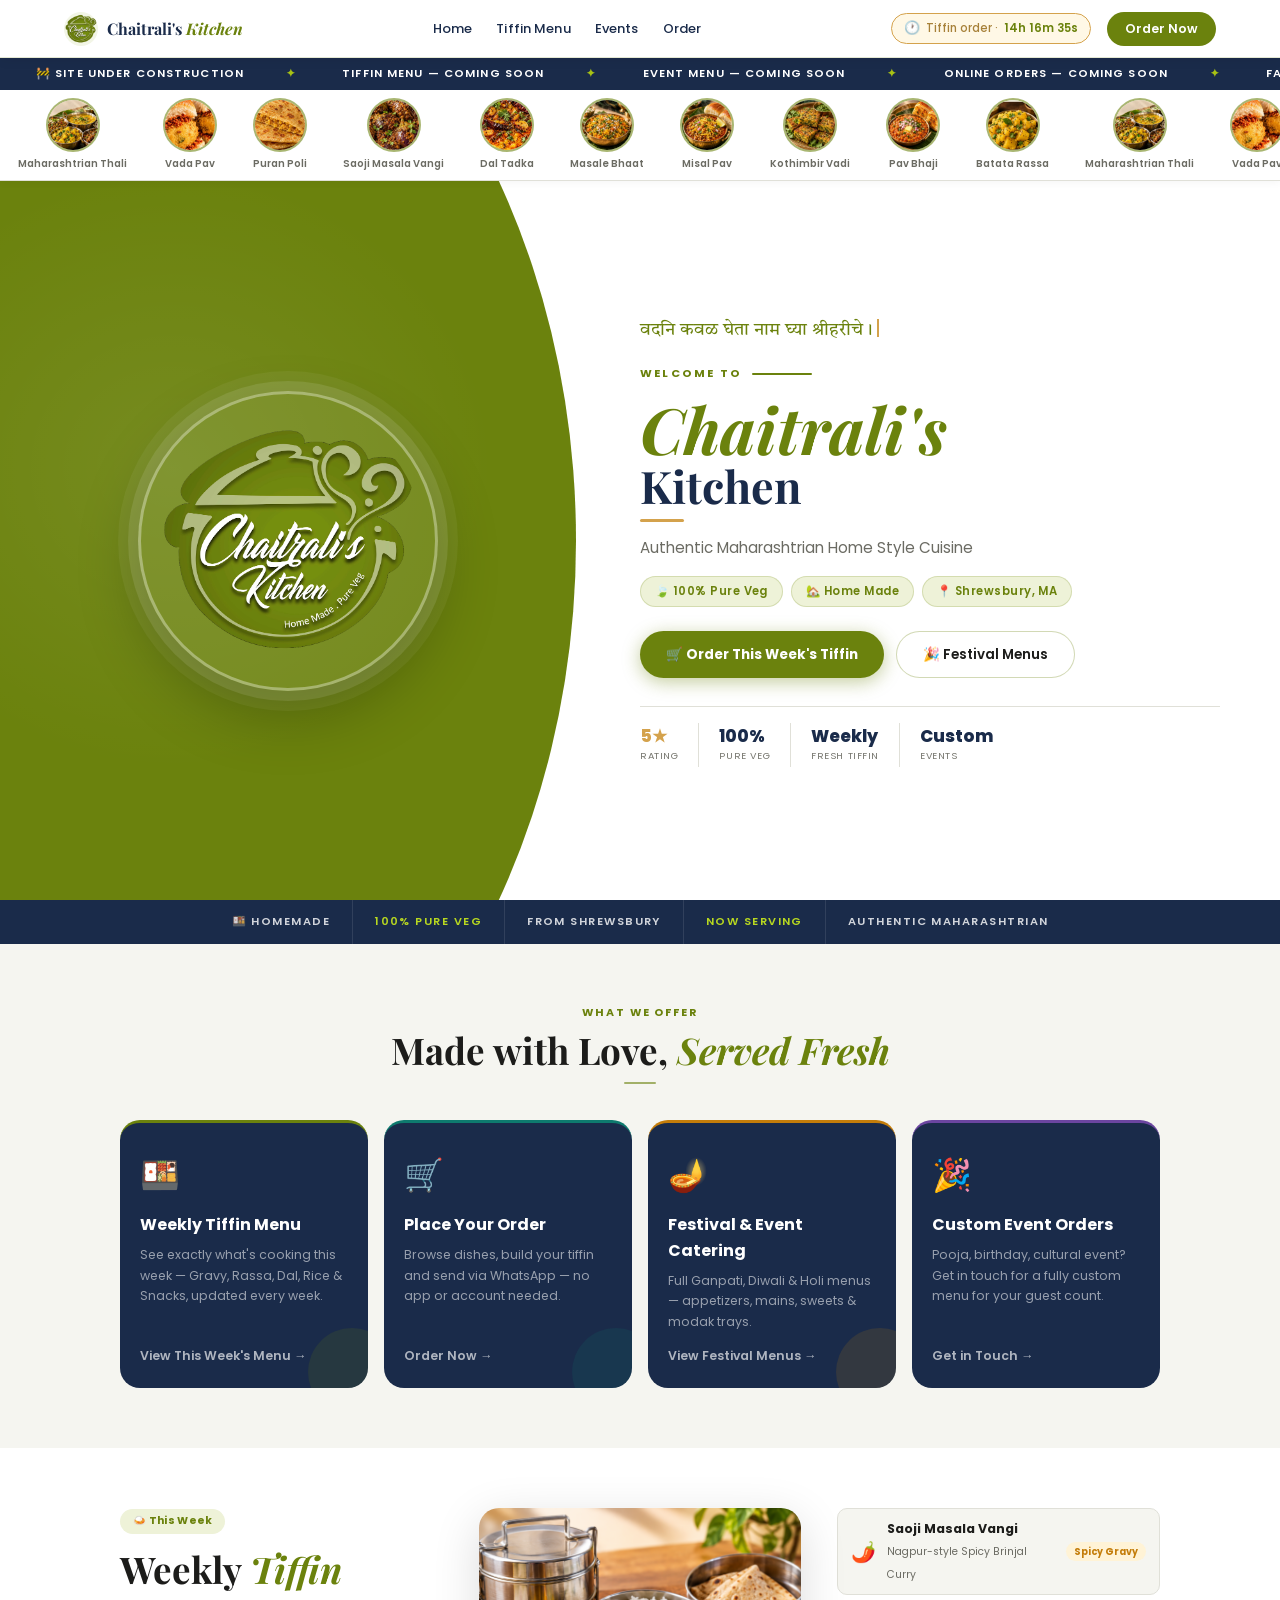
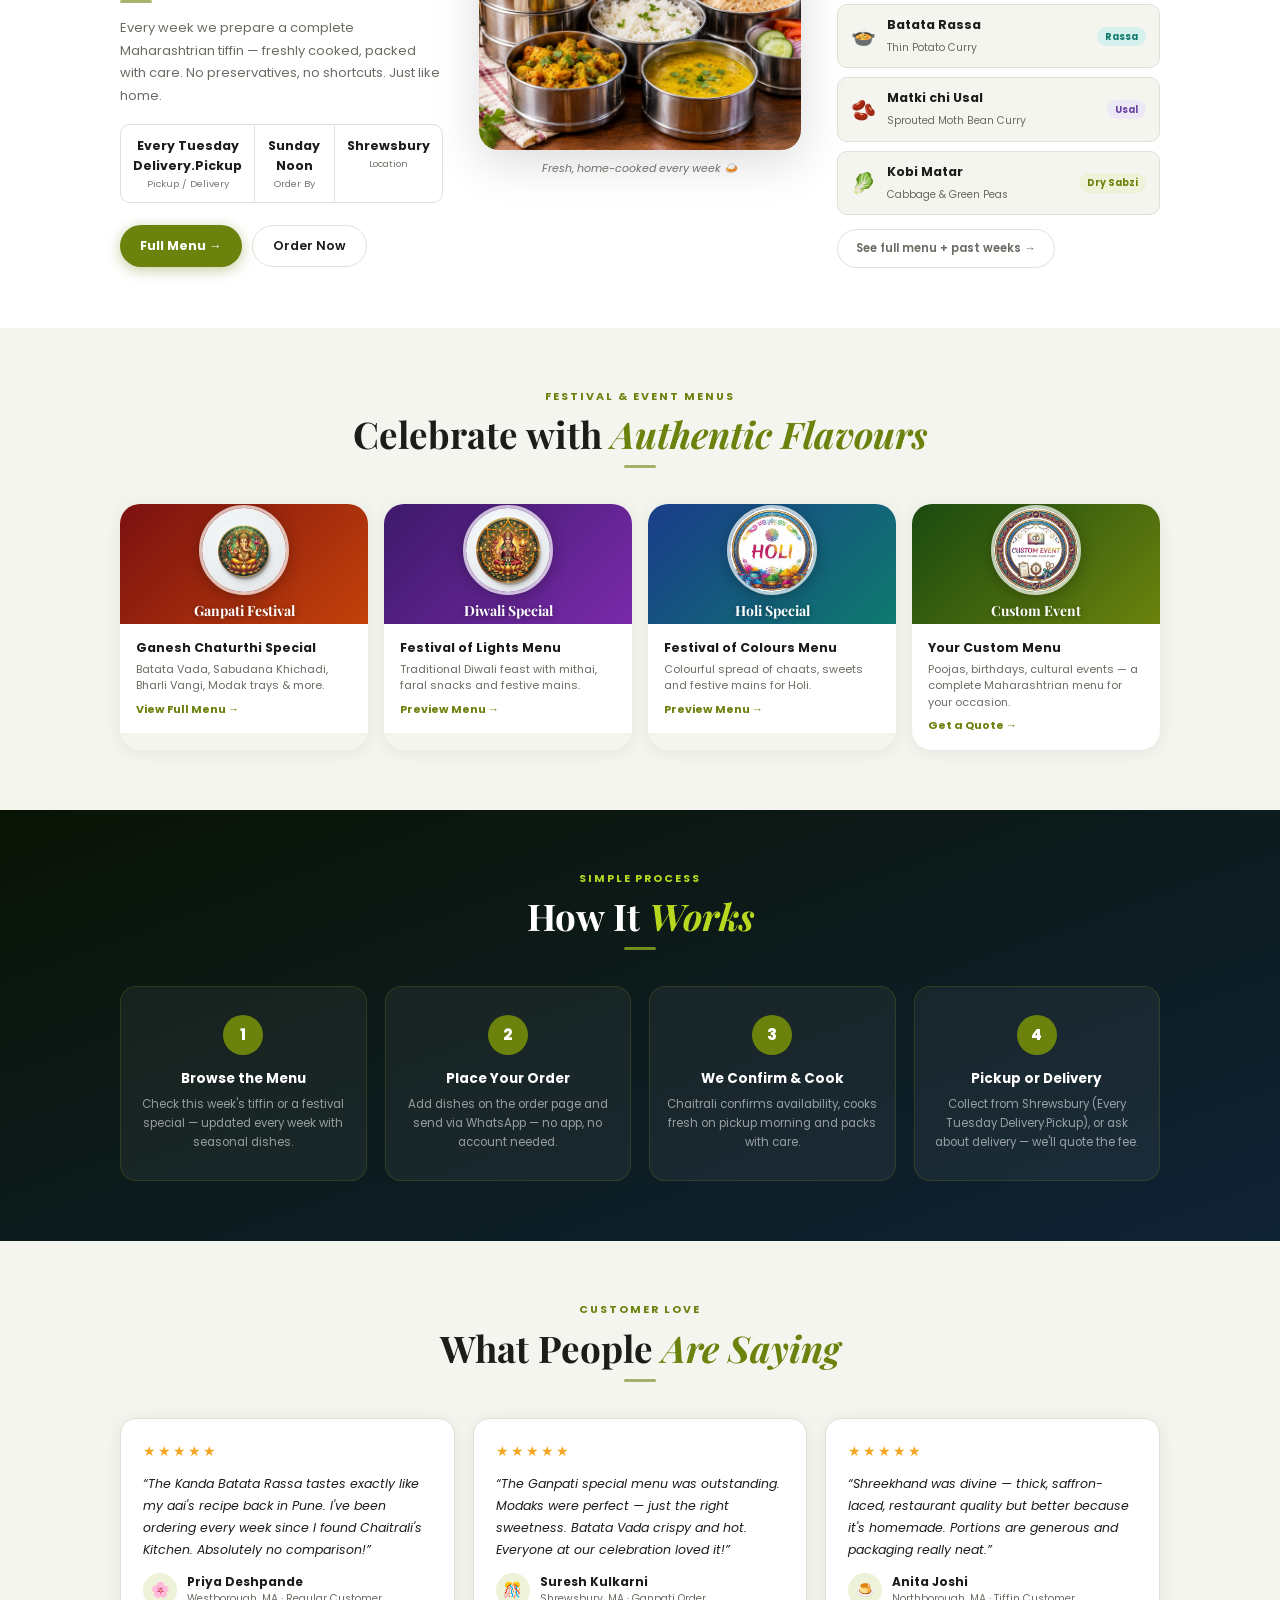
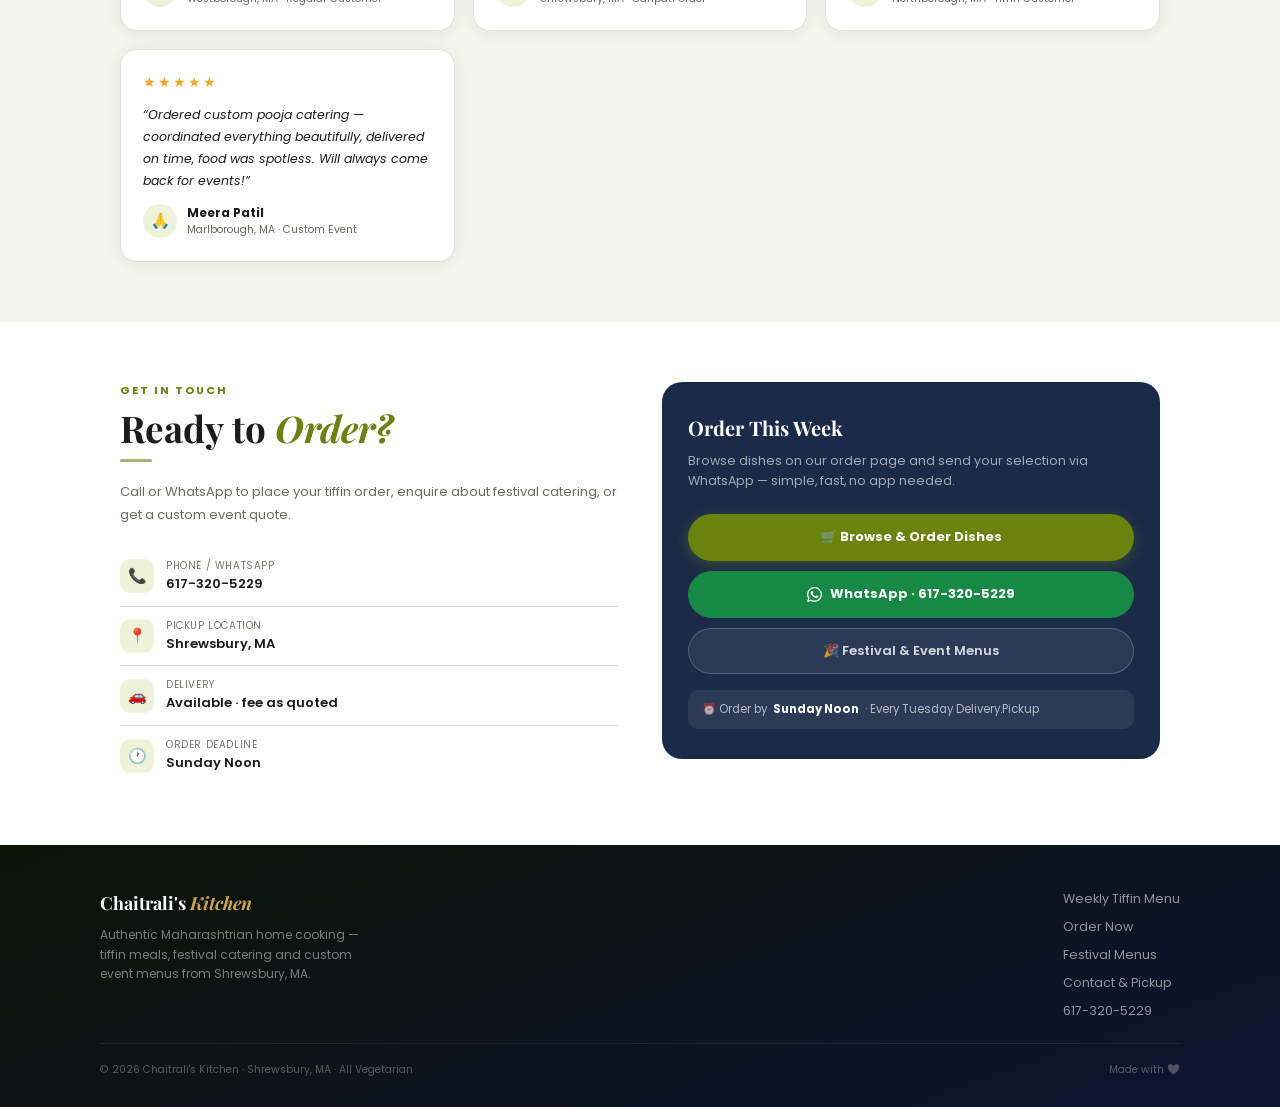
==== index.html @ 323ccc94 "Make text readable in dark mode on every page Dark mode brightens --olive and keeps --navy dark, whi" ====
<!DOCTYPE html>
<html lang="en">
<head>
<meta charset="UTF-8">
<meta name="viewport" content="width=device-width, initial-scale=1.0, viewport-fit=cover">
<title>Chaitrali's Kitchen</title>
<meta name="description" content="Authentic Maharashtrian home cooking from Shrewsbury, MA. Weekly tiffin meals, festival catering, and custom event menus. 100% pure veg, homemade with love.">
<!-- Open Graph / Link Preview -->
<meta property="og:type" content="website">
<meta property="og:url" content="https://chaitraliskitchen.com/">
<meta property="og:site_name" content="Chaitrali's Kitchen">
<meta property="og:title" content="Chaitrali's Kitchen — Authentic Maharashtrian Home Cooking">
<meta property="og:description" content="Weekly tiffin meals, festival catering & custom event menus. 100% pure veg, homemade from Shrewsbury, MA.">
<meta property="og:image" content="https://chaitraliskitchen.com/images/carousel/maharashtrian-thali-hero.jpg">
<meta property="og:image:width" content="1200">
<meta property="og:image:height" content="630">
<meta property="og:image:alt" content="Maharashtrian thali — authentic home-cooked food by Chaitrali's Kitchen">
<!-- Twitter / X Card -->
<meta name="twitter:card" content="summary_large_image">
<meta name="twitter:title" content="Chaitrali's Kitchen — Authentic Maharashtrian Home Cooking">
<meta name="twitter:description" content="Weekly tiffin meals, festival catering & custom event menus. 100% pure veg, homemade from Shrewsbury, MA.">
<meta name="twitter:image" content="https://chaitraliskitchen.com/images/carousel/maharashtrian-thali-hero.jpg">
<link rel="preconnect" href="https://fonts.googleapis.com">
<link href="https://fonts.googleapis.com/css2?family=Poppins:wght@300;400;500;600;700&family=Playfair+Display:ital,wght@0,700;0,800;1,600;1,700&family=Tiro+Devanagari+Marathi&display=swap" rel="stylesheet">
<style>
/* ══════════════════════════════════════
   TOKENS
══════════════════════════════════════ */
:root {
  --olive:      #6b820d;
  --olive-l:    #8fa812;
  --olive-xl:   #b8d820;
  --olive-bg:   #eef2d8;
  --amber:      #c47d0a;
  --amber-bg:   #fff3d6;
  --teal:       #0e7a6e;
  --teal-bg:    #d6f0ed;
  --purple:     #6b45a0;
  --purple-bg:  #ede8f6;
  --navy:       #1A2B4A;
  --navy2:      #243856;
  --gold:       #D4A24C;
  --nav-bg:     rgba(255,255,255,.97);  /* nav/menu surface, follows the theme */
  --navy-ink:   #1A2B4A;                /* navy for TEXT; --navy stays for fills */

  --bg:         #f5f5f0;
  --bg-card:    #ffffff;
  --fg:         #1c1c1a;
  --fg-s:       #6b6b63;
  --fg-xs:      #9a9a90;
  --border:     #e0e0d8;
  --shadow:     0 2px 16px rgba(0,0,0,.07);
  --shadow-lg:  0 8px 40px rgba(0,0,0,.13);
  --r:          16px;
  --r-sm:       10px;
  color-scheme: light;
}
@media (prefers-color-scheme: dark) {
  :root:not([data-theme="light"]) {
    --olive: #96b714; --olive-l: #b8d820; --olive-xl: #d4f040;
    --olive-bg: #1a2604;
    --amber: #e09a22; --amber-bg: #2a1e04;
    --teal: #2abcae; --teal-bg: #082820;
    --purple: #a07dd4; --purple-bg: #1e1030;
    --navy: #1e3060; --navy2: #162448;
    --gold: #e8b84c; --nav-bg: rgba(28,28,32,.97); --navy-ink: #8fb0e8;
    --bg: #111114; --bg-card: #1c1c20;
    --fg: #f0f0ec; --fg-s: #9a9a92; --fg-xs: #666660;
    --border: #2a2a2e;
    --shadow: 0 2px 16px rgba(0,0,0,.4);
    --shadow-lg: 0 8px 40px rgba(0,0,0,.55);
    color-scheme: dark;
  }
}
:root[data-theme="dark"] {
  --olive: #96b714; --olive-l: #b8d820; --olive-xl: #d4f040;
  --olive-bg: #1a2604;
  --amber: #e09a22; --amber-bg: #2a1e04;
  --teal: #2abcae; --teal-bg: #082820;
  --purple: #a07dd4; --purple-bg: #1e1030;
  --navy: #1e3060; --navy2: #162448;
  --gold: #e8b84c; --nav-bg: rgba(28,28,32,.97); --navy-ink: #8fb0e8;
  --bg: #111114; --bg-card: #1c1c20;
  --fg: #f0f0ec; --fg-s: #9a9a92; --fg-xs: #666660;
  --border: #2a2a2e;
  --shadow: 0 2px 16px rgba(0,0,0,.4);
  --shadow-lg: 0 8px 40px rgba(0,0,0,.55);
  color-scheme: dark;
}

/* ══════════════════════════════════════
   RESET
══════════════════════════════════════ */
*,*::before,*::after { box-sizing:border-box; margin:0; padding:0; }
html { scroll-behavior:smooth; }
body {
  font-family:'Poppins',sans-serif;
  background:var(--bg); color:var(--fg);
  font-size:14px; line-height:1.6; overflow-x:hidden;
}
img { max-width:100%; display:block; }
a { text-decoration:none; color:inherit; }

/* ══════════════════════════════════════
   NAV
══════════════════════════════════════ */
nav {
  position:fixed; top:0; left:0; right:0; z-index:200;
  height:60px; display:flex; align-items:center;
  justify-content:space-between; padding:0 20px;
  background:var(--nav-bg); backdrop-filter:blur(12px);
  border-bottom:1px solid rgba(107,130,13,.12);
  box-shadow:0 2px 12px rgba(0,0,0,.06);
}
.nav-brand { display:flex; align-items:center; gap:9px; }
.nav-logo-img { width:36px; height:36px; border-radius:50%; object-fit:contain; background:rgba(107,130,13,.2); }
.nav-brand-text { font-family:'Playfair Display',serif; font-size:1rem; font-weight:700; color:var(--navy-ink); }
.nav-brand-text em { color:var(--gold); font-style:italic; }
.nav-pill {
  padding:8px 18px; border-radius:100px;
  background:var(--olive-fill); color:#fff;
  font-size:12px; font-weight:700; letter-spacing:.02em;
  box-shadow:0 2px 12px rgba(107,130,13,.4);
  transition:background .2s;
}
.nav-pill:hover { background:var(--olive-fill-h); }

/* ══════════════════════════════════════
   MARQUEE
══════════════════════════════════════ */
.marquee-wrap {
  position:relative;
  overflow:hidden; background:var(--bg-card);
  border-bottom:1px solid var(--border);
  box-shadow:0 2px 8px rgba(0,0,0,.04);
  padding:8px 0;
}
.marquee-track {
  display:flex; width:max-content;
  animation:scroll-dishes 28s linear infinite;
}
.marquee-track:hover { animation-play-state:paused; }
.d-item { display:flex; flex-direction:column; align-items:center; gap:4px; padding:0 18px; flex-shrink:0; }
.d-circle {
  width:54px; height:54px; border-radius:50%; overflow:hidden;
  border:2px solid rgba(107,130,13,.5);
  background:rgba(107,130,13,.15);
  transition:border-color .2s, transform .2s;
}
.d-item:hover .d-circle { border-color:var(--olive-xl); transform:scale(1.1); }
.d-circle img { width:100%; height:100%; object-fit:cover; }
.d-name { font-size:.62rem; font-weight:600; color:var(--fg-s); text-align:center; white-space:nowrap; }
@keyframes scroll-dishes { 0%{transform:translateX(0)} 100%{transform:translateX(-50%)} }

/* ══════════════════════════════════════
   HERO  — split layout: olive left | white right
══════════════════════════════════════ */
.hero {
  display:grid;
  grid-template-columns:45% 55%;
  min-height:calc(100svh - var(--topstack-h, 150px));
  background:var(--bg-card);
  overflow:hidden;
}

/* LEFT panel — olive green */
.hero-left {
  background:var(--olive);
  display:flex; align-items:center; justify-content:center;
  padding:48px 32px;
  position:relative;
  /* curved right edge */
  clip-path: ellipse(100% 100% at 0% 50%);
}
.hero-left::after {
  content:'';
  position:absolute; inset:0;
  background:radial-gradient(ellipse 80% 60% at 30% 40%, rgba(255,255,255,.08) 0%, transparent 70%);
  pointer-events:none;
}

/* Logo circle */
.hero-logo-wrap {
  position:relative; z-index:2;
  width:min(260px, 38vw); aspect-ratio:1;
}
.hero-logo-ring {
  width:100%; height:100%; border-radius:50%;
  border:3px solid rgba(255,255,255,.35);
  padding:12px;
  box-shadow:
    0 0 0 10px rgba(255,255,255,.1),
    0 0 0 20px rgba(255,255,255,.05),
    0 24px 60px rgba(0,0,0,.25);
  background:rgba(255,255,255,.08);
  display:flex; align-items:center; justify-content:center;
}
.hero-logo-ring img {
  width:100%; height:100%; object-fit:contain; border-radius:50%;
}

/* RIGHT panel — white */
.hero-right {
  display:flex; flex-direction:column; justify-content:center;
  padding:48px 48px 48px 56px;
  background:var(--bg-card);
}

/* ── Shloka: वदनि कवळ, typed line by line above the welcome line ── */
.shloka {
  font-family:'Tiro Devanagari Marathi','Noto Serif Devanagari',Georgia,serif;
  font-size:clamp(.95rem,1.45vw,1.1rem);
  line-height:1.95;
  color:var(--olive);
  margin-bottom:16px;
  /* floor for the no-JS case; the script measures the tallest line and
     reserves exactly that, so nothing jumps and no space is wasted */
  min-height:2em;
}
.shloka-line { white-space:pre-wrap; }
.shloka-caret {
  display:inline-block; width:2px; height:1.02em;
  background:var(--gold); margin-left:4px; vertical-align:-.14em;
  animation:shloka-blink 1s step-end infinite;
}
/* solid while characters are moving, blinking only at rest */
.shloka.is-typing .shloka-caret { animation:none; }
@keyframes shloka-blink { 0%,50%{opacity:1} 50.01%,100%{opacity:0} }
@media (max-width:700px) { .shloka { font-size:1rem; } }
@media (prefers-reduced-motion:reduce) { .shloka-caret { animation:none; } }

/* Eyebrow */
.hero-eyebrow {
  display:flex; align-items:center; gap:10px;
  font-size:.7rem; font-weight:700; letter-spacing:.2em;
  text-transform:uppercase; color:var(--olive);
  margin-bottom:12px;
}
.hero-eyebrow::after {
  content:''; flex:1; max-width:60px; height:2px;
  background:var(--olive); border-radius:2px;
}

/* Heading */
.hero-h1 {
  font-family:'Playfair Display',serif;
  line-height:1.05; margin-bottom:10px;
}
.hero-h1 .line1 {
  font-style:italic; font-weight:700;
  font-size:clamp(2.8rem,5vw,4.5rem);
  color:var(--olive); display:block;
}
.hero-h1 .line2 {
  font-style:normal; font-weight:700;
  font-size:clamp(2rem,3.5vw,3.2rem);
  color:var(--navy-ink); display:block;
}

.hero-rule {
  width:44px; height:3px; margin:0 0 14px;
  background:var(--gold); border-radius:2px;
}
.hero-sub {
  font-size:.95rem; color:var(--fg-s);
  line-height:1.6; margin-bottom:16px;
}

/* Badges */
.hero-badges {
  display:flex; flex-wrap:wrap; gap:8px;
  margin-bottom:24px;
}
.hero-badge {
  padding:5px 14px; border-radius:100px;
  background:var(--olive-bg); border:1px solid rgba(107,130,13,.2);
  color:var(--olive); font-size:.72rem; font-weight:600;
  letter-spacing:.04em;
}

/* CTA buttons */
.hero-btns {
  display:flex; flex-wrap:wrap; gap:12px;
  margin-bottom:28px;
}
.btn-order {
  display:inline-flex; align-items:center; justify-content:center; gap:8px;
  padding:13px 26px; border-radius:100px;
  background:var(--olive-fill); color:#fff;
  font-size:13.5px; font-weight:700; font-family:'Poppins',sans-serif;
  box-shadow:0 4px 18px rgba(107,130,13,.4);
  transition:background .2s, transform .15s, box-shadow .2s;
  border:none; cursor:pointer; white-space:nowrap;
}
.btn-order:hover { background:var(--olive-fill-h); transform:translateY(-2px); box-shadow:0 8px 24px rgba(107,130,13,.5); }
.btn-festival {
  display:inline-flex; align-items:center; justify-content:center; gap:8px;
  padding:12px 26px; border-radius:100px;
  background:var(--bg-card); color:var(--fg);
  border:1.5px solid rgba(107,130,13,.3);
  font-size:13.5px; font-weight:600; font-family:'Poppins',sans-serif;
  transition:background .2s, border-color .2s;
  cursor:pointer; white-space:nowrap;
}
.btn-festival:hover { background:var(--olive-bg); border-color:var(--olive); color:var(--olive); }

/* Trust row */
.hero-trust {
  display:flex; gap:0; flex-wrap:wrap;
  border-top:1px solid var(--border); padding-top:16px;
}
.t-item { padding:4px 20px 4px 0; text-align:left; margin-right:20px; border-right:1px solid var(--border); }
.t-item:last-child { border-right:none; margin-right:0; }
.t-val { font-size:17px; font-weight:800; color:var(--navy-ink); line-height:1.1; }
.t-val.star { color:var(--gold); }
.t-lbl { font-size:.6rem; color:var(--fg-xs); letter-spacing:.06em; text-transform:uppercase; margin-top:2px; }

/* Mobile: stack */
@media (max-width:700px) {
  .hero {
    grid-template-columns:1fr;
    min-height:unset;   /* offset comes from body's --topstack-h */
  }
  .hero-left {
    clip-path:none;
    border-radius:0 0 50% 50% / 0 0 40px 40px;
    padding:40px 24px;
  }
  .hero-logo-wrap { width:min(200px,55vw); }
  .hero-right { padding:36px 24px; }
  .hero-h1 .line1 { font-size:clamp(2.4rem,10vw,3.5rem); }
  .hero-h1 .line2 { font-size:clamp(1.7rem,7vw,2.5rem); }
  .hero-btns { flex-direction:column; }
  .btn-order, .btn-festival { text-align:center; justify-content:center; }
  .t-item { padding:4px 12px 4px 0; margin-right:12px; }
}



/* ══════════════════════════════════════
   TAG STRIP
══════════════════════════════════════ */
.tag-strip {
  background:var(--navy);
  display:flex; align-items:center; justify-content:center; flex-wrap:wrap;
}
.tag-strip span {
  padding:13px 22px; font-size:.7rem; font-weight:600;
  letter-spacing:.13em; text-transform:uppercase; color:rgba(255,255,255,.8);
  border-right:1px solid rgba(255,255,255,.1); white-space:nowrap;
}
.tag-strip span:last-child { border-right:none; }
.tag-strip .accent { color:var(--olive-xl); }

/* ══════════════════════════════════════
   SHARED SECTION
══════════════════════════════════════ */
.section { padding-block:60px; }
.wrap { max-width:1080px; margin-inline:auto; padding-inline:20px; }
.sec-head { text-align:center; margin-bottom:36px; }
.eyebrow {
  font-size:.68rem; font-weight:700; letter-spacing:.18em;
  text-transform:uppercase; color:var(--olive); margin-bottom:8px;
}
.sec-title {
  font-family:'Playfair Display',serif;
  font-size:clamp(1.6rem,4vw,2.3rem);
  font-weight:700; color:var(--fg); line-height:1.15;
}
.sec-title em { font-style:italic; color:var(--olive); }
.divbar { width:32px; height:2.5px; background:var(--olive); border-radius:2px; margin:10px auto 0; opacity:.6; }

/* ══════════════════════════════════════
   OFFER CARDS
══════════════════════════════════════ */
.cards-sec { background:var(--bg); }
.cards-grid {
  display:grid; gap:16px;
  grid-template-columns:repeat(auto-fill,minmax(220px,1fr));
}
.offer-card {
  display:flex; flex-direction:column; align-items:flex-start;
  background:var(--navy); border-radius:20px; padding:26px 20px 22px;
  position:relative; overflow:hidden;
  transition:transform .22s, box-shadow .22s;
  border-top:3px solid transparent;
}
.offer-card:hover { transform:translateY(-5px); box-shadow:0 20px 48px rgba(26,43,74,.3); }
.c-olive { border-top-color:var(--olive); }
.c-teal  { border-top-color:var(--teal); }
.c-amber { border-top-color:var(--amber); }
.c-purple{ border-top-color:var(--purple); }
.card-ico { font-size:2rem; margin-bottom:12px; }
.offer-card h3 { color:#fff; font-size:1rem; font-weight:700; margin-bottom:7px; }
.offer-card p  { color:rgba(255,255,255,.55); font-size:.78rem; line-height:1.65; flex:1; }
.card-cta {
  display:inline-flex; align-items:center; gap:4px;
  margin-top:14px; font-size:.78rem; font-weight:600;
  color:rgba(255,255,255,.65); transition:color .2s;
}
.offer-card:hover .card-cta { color:#fff; }
.card-blob {
  position:absolute; bottom:-28px; right:-28px; width:88px; height:88px;
  border-radius:50%; opacity:.15;
}
.c-olive .card-blob { background:var(--olive); }
.c-teal  .card-blob { background:var(--teal); }
.c-amber .card-blob { background:var(--amber); }
.c-purple.card-blob { background:var(--purple); }


/* tiffin photo */
.tiffin-photo-wrap {
  border-radius:20px; overflow:hidden;
  box-shadow:0 12px 48px rgba(0,0,0,.14);
  aspect-ratio:4/3; position:relative;
}
.tiffin-photo-wrap img {
  width:100%; height:100%; object-fit:cover;
  transition:transform .5s ease;
}
.tiffin-photo-wrap:hover img { transform:scale(1.03); }
.tiffin-photo-caption {
  margin-top:10px; text-align:center;
  font-size:11px; color:var(--fg-xs); font-style:italic;
}
/* ══════════════════════════════════════
   TIFFIN PREVIEW
══════════════════════════════════════ */
.tiffin-sec { background:var(--bg-card); }
.tiffin-grid {
  display:grid; grid-template-columns:1fr 1fr 1fr; gap:36px; align-items:start;
}
@media (max-width:900px) { .tiffin-grid { grid-template-columns:1fr 1fr; gap:28px; } }
@media (max-width:600px) { .tiffin-grid { grid-template-columns:1fr; gap:28px; } }
.wk-chip {
  display:inline-flex; align-items:center; gap:6px;
  background:var(--olive-bg); color:var(--olive);
  padding:4px 13px; border-radius:100px;
  font-size:10.5px; font-weight:700; letter-spacing:.03em; margin-bottom:14px;
}
.tiffin-facts {
  display:flex; border:1px solid var(--border); border-radius:var(--r-sm); overflow:hidden; margin:16px 0 22px;
}
.tf { flex:1; padding:11px 12px; border-right:1px solid var(--border); text-align:center; }
.tf:last-child { border-right:none; }
.tf-v { font-size:12.5px; font-weight:700; }
.tf-l { font-size:9.5px; color:var(--fg-xs); }
.dish-list { display:flex; flex-direction:column; gap:9px; }
.dish-row {
  display:flex; align-items:center; gap:11px;
  background:var(--bg); border-radius:var(--r-sm);
  padding:10px 13px; border:1px solid var(--border);
}
.d-em { font-size:20px; flex-shrink:0; }
.d-inf { flex:1; min-width:0; }
.d-inf strong { font-size:12.5px; display:block; }
.d-inf span   { font-size:10.5px; color:var(--fg-s); }
.dtag { font-size:9.5px; font-weight:700; padding:2px 8px; border-radius:20px; white-space:nowrap; flex-shrink:0; }
.tg { background:var(--olive-bg); color:var(--olive); }
.tr { background:var(--teal-bg);  color:var(--teal); }
.td { background:var(--amber-bg); color:var(--amber); }
.tu { background:var(--purple-bg);color:var(--purple); }
.ts { background:var(--amber-bg); color:var(--amber); }
.tw { background:var(--purple-bg);color:var(--purple); }

/* ══════════════════════════════════════
   EVENTS
══════════════════════════════════════ */
.events-sec { background:var(--bg); }
.events-grid { display:grid; grid-template-columns:repeat(auto-fill,minmax(220px,1fr)); gap:16px; }
.ev-card { border-radius:20px; overflow:hidden; box-shadow:var(--shadow); transition:transform .2s, box-shadow .2s; }
.ev-card:hover { transform:translateY(-4px); box-shadow:var(--shadow-lg); }
.ev-banner {
  height:120px; display:flex; flex-direction:column;
  align-items:center; justify-content:center; gap:5px; position:relative;
}
.ev-icon { font-size:38px; line-height:1; }
.ev-icon img { width:90px; height:90px; border-radius:50%; object-fit:cover;
  border:3px solid rgba(255,255,255,0.7);
  box-shadow:0 4px 16px rgba(0,0,0,0.25); display:block; }
.ev-name { font-family:'Playfair Display',serif; font-size:14px; font-weight:700; color:#fff; text-shadow:0 1px 6px rgba(0,0,0,.4); }
.ev-g { background:linear-gradient(135deg,#7a1010,#c4420a); }
.ev-d { background:linear-gradient(135deg,#3d1a6b,#7a2aaa); }
.ev-h { background:linear-gradient(135deg,#1a3d8b,#0e7a6e); }
.ev-c { background:linear-gradient(135deg,#1a4a10,#6b820d); }
.ev-body { background:var(--bg-card); padding:14px 16px; }
.ev-body strong { font-size:12.5px; display:block; margin-bottom:3px; }
.ev-body p { font-size:11px; color:var(--fg-s); line-height:1.5; }
.ev-link { display:inline-flex; align-items:center; gap:4px; color:var(--olive); font-size:11px; font-weight:700; margin-top:7px; }

/* ══════════════════════════════════════
   HOW IT WORKS
══════════════════════════════════════ */
.hiw-sec {
  background:linear-gradient(160deg, #0a1405 0%, #0f2235 100%);
}
.steps-row { display:grid; grid-template-columns:repeat(auto-fill,minmax(200px,1fr)); gap:18px; margin-top:36px; }
.step { text-align:center; padding:28px 16px; background:rgba(255,255,255,.05); border-radius:var(--r); border:1px solid rgba(107,130,13,.25); }
.step-n { display:inline-flex; align-items:center; justify-content:center; width:40px; height:40px; border-radius:50%; background:var(--olive-fill); color:#fff; font-size:15px; font-weight:800; margin-bottom:13px; }
.step h4 { font-size:13.5px; font-weight:700; color:#fff; margin-bottom:6px; }
.step p  { font-size:11.5px; color:rgba(255,255,255,.55); line-height:1.65; }

/* ══════════════════════════════════════
   REVIEWS
══════════════════════════════════════ */
.reviews-sec { background:var(--bg); }
.reviews-grid { display:grid; grid-template-columns:repeat(auto-fill,minmax(260px,1fr)); gap:18px; }
.rv-card { background:var(--bg-card); border-radius:var(--r); padding:22px; box-shadow:var(--shadow); border:1px solid var(--border); display:flex; flex-direction:column; gap:11px; }
.rv-stars { color:#f5a623; font-size:13.5px; letter-spacing:2px; }
.rv-text { font-size:12.5px; color:var(--fg); line-height:1.75; font-style:italic; flex:1; }
.rv-text::before { content:'\201C'; } .rv-text::after { content:'\201D'; }
.rv-who { display:flex; align-items:center; gap:10px; }
.rv-av { width:34px; height:34px; border-radius:50%; background:var(--olive-bg); display:flex; align-items:center; justify-content:center; font-size:15px; flex-shrink:0; }
.rv-nm { font-size:12px; font-weight:700; }
.rv-mt { font-size:10.5px; color:var(--fg-s); }

/* ══════════════════════════════════════
   CONTACT
══════════════════════════════════════ */
.contact-sec { background:var(--bg-card); }
.contact-grid { display:grid; grid-template-columns:1fr 1fr; gap:44px; align-items:start; }
@media (max-width:680px) { .contact-grid { grid-template-columns:1fr; gap:28px; } }
.cd-row { display:flex; align-items:center; gap:12px; padding:11px 0; border-bottom:1px solid var(--border); }
.cd-row:last-child { border-bottom:none; }
.cd-ico { width:34px; height:34px; border-radius:var(--r-sm); background:var(--olive-bg); color:var(--olive); display:flex; align-items:center; justify-content:center; font-size:15px; flex-shrink:0; }
.cd-lbl { font-size:10px; color:var(--fg-xs); text-transform:uppercase; letter-spacing:.06em; }
.cd-val { font-size:13px; font-weight:600; }
.order-panel { background:var(--navy); border-radius:20px; padding:30px 26px; }
.order-panel h3 { font-family:'Playfair Display',serif; font-size:20px; color:#fff; margin-bottom:7px; }
.order-panel p  { font-size:12.5px; color:rgba(255,255,255,.6); margin-bottom:22px; line-height:1.65; }
.o-btns { display:flex; flex-direction:column; gap:10px; }
.btn-wa {
  display:flex; align-items:center; justify-content:center; gap:8px;
  background:var(--wa); color:#fff; padding:13px 22px; border-radius:100px;
  font-size:13px; font-weight:700; font-family:'Poppins',sans-serif;
  border:none; cursor:pointer; transition:background .2s;
}
.btn-wa:hover { background:var(--wa-h); }
.btn-main {
  display:flex; align-items:center; justify-content:center; gap:7px;
  background:var(--olive-fill); color:#fff; padding:13px 22px; border-radius:100px;
  font-size:13px; font-weight:700; font-family:'Poppins',sans-serif;
  box-shadow:0 3px 14px rgba(107,130,13,.4);
  transition:background .2s;
}
.btn-main:hover { background:var(--olive-fill-h); }
.btn-outline {
  display:flex; align-items:center; justify-content:center; gap:7px;
  background:rgba(255,255,255,.07); color:rgba(255,255,255,.8);
  border:1.5px solid rgba(255,255,255,.2); padding:12px 22px; border-radius:100px;
  font-size:13px; font-weight:600; font-family:'Poppins',sans-serif;
  transition:background .2s, border-color .2s;
}
.btn-outline:hover { background:rgba(255,255,255,.12); border-color:rgba(255,255,255,.4); color:#fff; }
.deadline-box { margin-top:16px; background:rgba(255,255,255,.07); border-radius:var(--r-sm); padding:10px 14px; font-size:11.5px; color:rgba(255,255,255,.65); }

/* ══════════════════════════════════════
   FOOTER
══════════════════════════════════════ */
footer {
  background:linear-gradient(160deg,#0a1405,#0c1530);
  padding:44px 20px 28px;
}
.footer-inner {
  max-width:1080px; margin-inline:auto;
  display:grid; grid-template-columns:1fr auto; gap:28px; align-items:start;
  margin-bottom:22px;
}
@media (max-width:560px) { .footer-inner { grid-template-columns:1fr; } }
.foot-brand { font-family:'Playfair Display',serif; font-size:18px; font-weight:700; color:#fff; margin-bottom:7px; }
.foot-brand em { font-style:italic; color:var(--gold); }
.foot-tag { font-size:12px; color:rgba(255,255,255,.45); line-height:1.65; max-width:280px; }
.foot-links { display:flex; flex-direction:column; gap:8px; }
.foot-links a { font-size:12.5px; color:rgba(255,255,255,.55); transition:color .2s; }
.foot-links a:hover { color:var(--olive-xl); }
.foot-bottom {
  max-width:1080px; margin-inline:auto;
  border-top:1px solid rgba(255,255,255,.07); padding-top:18px;
  display:flex; justify-content:space-between; flex-wrap:wrap; gap:6px;
  font-size:10.5px; color:rgba(255,255,255,.3);
}

/* ══════════════════════════════════════
   DISH TAGS (kept from weekly-menu)
══════════════════════════════════════ */
.tag-gravy { background:var(--olive-bg); color:var(--olive); }
.tag-rassa { background:var(--teal-bg);  color:var(--teal); }
.tag-dal   { background:var(--amber-bg); color:var(--amber); }
.tag-usal  { background:var(--purple-bg);color:var(--purple); }
.tag-rice  { background:var(--teal-bg);  color:var(--teal); }
.tag-sweet { background:var(--purple-bg);color:var(--purple); }
.tag-spicy { background:var(--amber-bg); color:var(--amber); }
.tag-dry   { background:var(--olive-bg); color:var(--olive); }
.tag-special { background:var(--purple-bg);color:var(--purple); }
.tag-snack { background:var(--bg); color:var(--fg-s); border:1px solid var(--border); }

/* ══════════════════════════════════════
   DESKTOP TWEAKS
══════════════════════════════════════ */
@media (min-width:960px) {
  .hero-logo-wrap { width:min(300px,28vw); }
  .hero-right { padding:60px 60px 60px 64px; }
}

  /* ── Shared Site Nav ── */
  .topstack { position: fixed; top: 0; left: 0; right: 0; z-index: 200; }
  .ck-nav {
    position: relative;
    display: flex; align-items: center; justify-content: space-between;
    gap: 16px; padding: 0 5%;
    height: 58px;
    background: var(--nav-bg); backdrop-filter: blur(8px);
    border-bottom: 1px solid rgba(107,130,13,0.18);
    font-family: 'Poppins', sans-serif;
  }
  .ck-brand {
    display: flex; align-items: center; gap: 9px;
    text-decoration: none; flex-shrink: 0;
  }
  .ck-brand img {
    width: 34px; height: 34px; border-radius: 50%; object-fit: contain;
    background: #f2f5e6;
  }
  .ck-brand span {
    font-family: 'Playfair Display', serif; font-size: 1rem;
    font-weight: 700; color: var(--navy-ink);
  }
  .ck-brand em { color: #6b820d; font-style: italic; }
  .ck-links {
    display: flex; list-style: none; gap: 24px;
    margin: 0 auto; padding: 0;
  }
  .ck-links a {
    text-decoration: none; font-size: 13px; font-weight: 500;
    color: var(--navy-ink); letter-spacing: .01em; transition: color .15s;
  }
  .ck-links a:hover { color: #6b820d; }
  .ck-links a.active { color: #6b820d; font-weight: 600; }
  .ck-order {
    flex-shrink: 0; text-decoration: none;
    background: #6b820d; color: #fff;
    padding: 7px 18px; border-radius: 24px;
    font-size: 12.5px; font-weight: 600; transition: opacity .15s;
  }
  .ck-order:hover { opacity: .87; }
  .ck-burger {
    display: none; background: none; border: none;
    font-size: 22px; cursor: pointer; color: var(--navy-ink);
    padding: 4px;
  }
  @media (max-width: 600px) {
    .ck-nav { padding: 0 14px; gap: 8px; }
    .ck-brand span { font-size: .86rem; }
    .ck-brand img { width: 30px; height: 30px; }
    .ck-countdown { font-size: 10px; padding: 3px 8px; gap: 4px; }
    .ck-order { padding: 6px 12px; font-size: 11px; }
    .ck-burger { display: block; flex-shrink: 0; }
    .ck-links { display: none; position: absolute; top: 100%; left: 0; right: 0;
      flex-direction: column; background: var(--bg-card); border-bottom: 1px solid var(--border);
      padding: 12px 5% 16px; gap: 12px; z-index: 201; }
    .ck-nav.open .ck-links { display: flex; }
    .ck-burger { display: block; }
  }
  /* push page content below fixed nav */
  body { padding-top: var(--topstack-h, 150px); }


  /* ── Order Countdown Badge ── */
  .ck-countdown {
    display: flex; align-items: center; gap: 6px;
    background: #fff8e6; border: 1.5px solid #D4A24C;
    border-radius: 20px; padding: 4px 12px;
    font-size: 11.5px; font-weight: 600; color: #8a5a00;
    white-space: nowrap; flex-shrink: 0;
    transition: background .3s;
  }
  .ck-countdown .cd-dot { font-size: 13px; }
  .ck-countdown .cd-label { opacity: .75; font-weight: 500; }
  .ck-countdown .cd-time { color: #6b820d; font-variant-numeric: tabular-nums; }
  .ck-countdown.cd-urgent { background: #fff0f0; border-color: #e05a5a; color: #a00; }
  .ck-countdown.cd-urgent .cd-time { color: #c0392b; }
  @media (max-width: 480px) {
    .ck-countdown .cd-label { display: none; }
  }
  @media (max-width: 420px) {
    .ck-countdown { display: none; }   /* the hero repeats the cutoff anyway */
  }


/* ── CONSTRUCTION BANNER ── */
.construction-banner { position:relative; z-index:1; background: #1A2B4A; color: #fff; font-size: 0.7rem; font-weight: 600; letter-spacing: 0.1em; text-transform: uppercase; overflow: hidden; white-space: nowrap; padding: 7px 0; }
.construction-track { display: inline-block; animation: banner-scroll 30s linear infinite; }
.construction-track span { padding: 0 36px; }
.construction-track .dot { color: #a8c214; padding: 0 6px; }
@keyframes banner-scroll { from { transform: translateX(0); } to { transform: translateX(-50%); } }


/* Fills that carry white text, and navy used as text, need their own
   dark-mode values: the dark --olive and --navy are tuned for accents
   and surfaces, not for sitting under or behind text. */
:root { --olive-fill:#6b820d; --olive-fill-h:#8fa812; --fg-xs:#76766e; --wa:#168a45; --wa-h:#11733a; }
@media (prefers-color-scheme: dark) { :root:not([data-theme="light"]) { --olive-fill:#5f760c; --olive-fill-h:#6b820d; --wa:#168a45; --wa-h:#11733a; --fg-xs:#8a8a82; } }
:root[data-theme="dark"] { --olive-fill:#5f760c; --olive-fill-h:#6b820d; --wa:#168a45; --wa-h:#11733a; --fg-xs:#8a8a82; }
</style>
</head>
<body>

<!-- Fixed top stack: nav, construction banner, marquee.
     Height is measured at runtime into --topstack-h, so the page below
     always starts right under it instead of guessing at pixel offsets. -->
<div class="topstack" id="topstack">
<nav class="ck-nav" id="ck-nav">
  <a class="ck-brand" href="index.html">
    <img src="Logo/logo.png" alt="logo" onerror="this.style.display='none'">
    <span>Chaitrali's <em>Kitchen</em></span>
  </a>
  <ul class="ck-links">
    <li><a href="index.html">Home</a></li>
    <li><a href="pages/weekly-menu.html">Tiffin Menu</a></li>
    <li><a href="pages/event-menu.html">Events</a></li>
    <li><a href="pages/order.html">Order</a></li>
  </ul>
  <div class="ck-countdown" id="ck-countdown"><span class="cd-dot">🕐</span><span class="cd-label">Tiffin order ·</span><span class="cd-time" id="cd-time">…</span></div>
  <a class="ck-order" href="pages/order.html">Order Now</a>
  <button class="ck-burger" onclick="document.getElementById('ck-nav').classList.toggle('open')" aria-label="Menu">☰</button>
</nav>

<!-- CONSTRUCTION BANNER -->
<div class="construction-banner">
  <div class="construction-track">
    <span>🚧 Site Under Construction</span><span class="dot">✦</span>
    <span>Tiffin Menu — Coming Soon</span><span class="dot">✦</span>
    <span>Event Menu — Coming Soon</span><span class="dot">✦</span>
    <span>Online Orders — Coming Soon</span><span class="dot">✦</span>
    <span>Favourites Section — Coming Soon</span><span class="dot">✦</span>
    <span>🚧 Site Under Construction</span><span class="dot">✦</span>
    <span>Tiffin Menu — Coming Soon</span><span class="dot">✦</span>
    <span>Event Menu — Coming Soon</span><span class="dot">✦</span>
    <span>Online Orders — Coming Soon</span><span class="dot">✦</span>
    <span>Favourites Section — Coming Soon</span><span class="dot">✦</span>
  </div>
</div>

<!-- MARQUEE -->
<div class="marquee-wrap">
  <div class="marquee-track">
    <div class="d-item"><div class="d-circle"><img src="images/carousel/maharashtrian-thali-hero.jpg" alt="" onerror="this.parentElement.innerHTML='🍱'"></div><span class="d-name">Maharashtrian Thali</span></div>
    <div class="d-item"><div class="d-circle"><img src="images/carousel/vadapav.jpg" alt="" onerror="this.parentElement.innerHTML='🥔'"></div><span class="d-name">Vada Pav</span></div>
    <div class="d-item"><div class="d-circle"><img src="images/carousel/puranpoli-close.jpg" alt="" onerror="this.parentElement.innerHTML='🫓'"></div><span class="d-name">Puran Poli</span></div>
    <div class="d-item"><div class="d-circle"><img src="images/carousel/saoji-masala-vangi.jpg" alt="" onerror="this.parentElement.innerHTML='🍆'"></div><span class="d-name">Saoji Masala Vangi</span></div>
    <div class="d-item"><div class="d-circle"><img src="images/carousel/dal-tadka.jpg" alt="" onerror="this.parentElement.innerHTML='🥣'"></div><span class="d-name">Dal Tadka</span></div>
    <div class="d-item"><div class="d-circle"><img src="images/menu-items/masale-bhaat.jpg" alt="" onerror="this.parentElement.innerHTML='🍛'"></div><span class="d-name">Masale Bhaat</span></div>
    <div class="d-item"><div class="d-circle"><img src="images/menu-items/misal-pav.jpg" alt="" onerror="this.parentElement.innerHTML='🌶'"></div><span class="d-name">Misal Pav</span></div>
    <div class="d-item"><div class="d-circle"><img src="images/menu-items/kothimbir-vadi.jpg" alt="" onerror="this.parentElement.innerHTML='🟩'"></div><span class="d-name">Kothimbir Vadi</span></div>
    <div class="d-item"><div class="d-circle"><img src="images/menu-items/pav-bhaji.jpg" alt="" onerror="this.parentElement.innerHTML='🍲'"></div><span class="d-name">Pav Bhaji</span></div>
    <div class="d-item"><div class="d-circle"><img src="images/menu-items/batata-rassa.jpg" alt="" onerror="this.parentElement.innerHTML='🥔'"></div><span class="d-name">Batata Rassa</span></div>
    <!-- duplicate for seamless loop -->
    <div class="d-item"><div class="d-circle"><img src="images/carousel/maharashtrian-thali-hero.jpg" alt="" onerror="this.parentElement.innerHTML='🍱'"></div><span class="d-name">Maharashtrian Thali</span></div>
    <div class="d-item"><div class="d-circle"><img src="images/carousel/vadapav.jpg" alt="" onerror="this.parentElement.innerHTML='🥔'"></div><span class="d-name">Vada Pav</span></div>
    <div class="d-item"><div class="d-circle"><img src="images/carousel/puranpoli-close.jpg" alt="" onerror="this.parentElement.innerHTML='🫓'"></div><span class="d-name">Puran Poli</span></div>
    <div class="d-item"><div class="d-circle"><img src="images/carousel/saoji-masala-vangi.jpg" alt="" onerror="this.parentElement.innerHTML='🍆'"></div><span class="d-name">Saoji Masala Vangi</span></div>
    <div class="d-item"><div class="d-circle"><img src="images/carousel/dal-tadka.jpg" alt="" onerror="this.parentElement.innerHTML='🥣'"></div><span class="d-name">Dal Tadka</span></div>
    <div class="d-item"><div class="d-circle"><img src="images/menu-items/masale-bhaat.jpg" alt="" onerror="this.parentElement.innerHTML='🍛'"></div><span class="d-name">Masale Bhaat</span></div>
    <div class="d-item"><div class="d-circle"><img src="images/menu-items/misal-pav.jpg" alt="" onerror="this.parentElement.innerHTML='🌶'"></div><span class="d-name">Misal Pav</span></div>
    <div class="d-item"><div class="d-circle"><img src="images/menu-items/kothimbir-vadi.jpg" alt="" onerror="this.parentElement.innerHTML='🟩'"></div><span class="d-name">Kothimbir Vadi</span></div>
    <div class="d-item"><div class="d-circle"><img src="images/menu-items/pav-bhaji.jpg" alt="" onerror="this.parentElement.innerHTML='🍲'"></div><span class="d-name">Pav Bhaji</span></div>
    <div class="d-item"><div class="d-circle"><img src="images/menu-items/batata-rassa.jpg" alt="" onerror="this.parentElement.innerHTML='🥔'"></div><span class="d-name">Batata Rassa</span></div>
  </div>
</div>
</div>

<!-- HERO -->
</div>

<section class="hero">

  <!-- LEFT: olive panel with logo -->
  <div class="hero-left">
    <div class="hero-logo-wrap">
      <div class="hero-logo-ring">
        <img src="Logo/logo.png" alt="Chaitrali's Kitchen" onerror="this.style.display='none'">
      </div>
    </div>
  </div>

  <!-- RIGHT: text panel -->
  <div class="hero-right">
    <div class="shloka" lang="mr"
         aria-label="वदनि कवळ घेता नाम घ्या श्रीहरीचे। सहज हवन होते नाम घेता फुकाचे॥ जीवन करि जिवित्वा अन्न हे पूर्णब्रह्म। उदरभरण नोहे जाणिजे यज्ञकर्म॥">
      <span class="shloka-line" aria-hidden="true"></span><span class="shloka-caret" aria-hidden="true"></span>
    </div>
    <p class="hero-eyebrow">Welcome to</p>
    <h1 class="hero-h1">
      <span class="line1">Chaitrali's</span>
      <span class="line2">Kitchen</span>
    </h1>
    <div class="hero-rule"></div>
    <p class="hero-sub">Authentic Maharashtrian Home Style Cuisine</p>
    <div class="hero-badges">
      <span class="hero-badge">🍃 100% Pure Veg</span>
      <span class="hero-badge">🏡 Home Made</span>
      <span class="hero-badge">📍 Shrewsbury, MA</span>
    </div>
    <div class="hero-btns">
      <a class="btn-order" href="pages/order.html">🛒 Order This Week's Tiffin</a>
      <a class="btn-festival" href="pages/event-menu.html">🎉 Festival Menus</a>
    </div>
    <div class="hero-trust">
      <div class="t-item">
        <div class="t-val star">5★</div>
        <div class="t-lbl">Rating</div>
      </div>
      <div class="t-item">
        <div class="t-val">100%</div>
        <div class="t-lbl">Pure Veg</div>
      </div>
      <div class="t-item">
        <div class="t-val">Weekly</div>
        <div class="t-lbl">Fresh Tiffin</div>
      </div>
      <div class="t-item">
        <div class="t-val">Custom</div>
        <div class="t-lbl">Events</div>
      </div>
    </div>
  </div>

</section>

<!-- TAG STRIP -->
<div class="tag-strip">
  <span>🍱 Homemade</span>
  <span class="accent">100% Pure Veg</span>
  <span>From Shrewsbury</span>
  <span class="accent">Now Serving</span>
  <span>Authentic Maharashtrian</span>
</div>

<!-- OFFER CARDS -->
<section class="section cards-sec" id="offer">
  <div class="wrap">
    <div class="sec-head">
      <p class="eyebrow">What We Offer</p>
      <h2 class="sec-title">Made with Love, <em>Served Fresh</em></h2>
      <div class="divbar"></div>
    </div>
    <div class="cards-grid">
      <a href="pages/weekly-menu.html" class="offer-card c-olive">
        <div class="card-ico">🍱</div>
        <h3>Weekly Tiffin Menu</h3>
        <p>See exactly what's cooking this week — Gravy, Rassa, Dal, Rice &amp; Snacks, updated every week.</p>
        <span class="card-cta">View This Week's Menu →</span>
        <div class="card-blob"></div>
      </a>
      <a href="pages/order.html" class="offer-card c-teal">
        <div class="card-ico">🛒</div>
        <h3>Place Your Order</h3>
        <p>Browse dishes, build your tiffin and send via WhatsApp — no app or account needed.</p>
        <span class="card-cta">Order Now →</span>
        <div class="card-blob"></div>
      </a>
      <a href="pages/event-menu.html" class="offer-card c-amber">
        <div class="card-ico">🪔</div>
        <h3>Festival &amp; Event Catering</h3>
        <p>Full Ganpati, Diwali &amp; Holi menus — appetizers, mains, sweets &amp; modak trays.</p>
        <span class="card-cta">View Festival Menus →</span>
        <div class="card-blob"></div>
      </a>
      <a href="#contact" class="offer-card c-purple">
        <div class="card-ico">🎉</div>
        <h3>Custom Event Orders</h3>
        <p>Pooja, birthday, cultural event? Get in touch for a fully custom menu for your guest count.</p>
        <span class="card-cta">Get in Touch →</span>
        <div class="card-blob"></div>
      </a>
    </div>
  </div>
</section>

<!-- TIFFIN PREVIEW -->
<section class="section tiffin-sec" id="tiffin">
  <div class="wrap">
    <div class="tiffin-grid">
      <div>
        <div class="wk-chip" id="wk-chip">🍛 This Week</div>
        <h2 class="sec-title">Weekly <em>Tiffin</em></h2>
        <div class="divbar" style="margin-left:0;"></div>
        <p style="color:var(--fg-s);font-size:13px;line-height:1.75;margin:14px 0 0;">
          Every week we prepare a complete Maharashtrian tiffin — freshly cooked, packed with care. No preservatives, no shortcuts. Just like home.
        </p>
        <div class="tiffin-facts">
          <div class="tf"><div class="tf-v" data-setting="tiffin_days">Every Tuesday</div><div class="tf-l">Pickup / Delivery</div></div>
          <div class="tf"><div class="tf-v" data-setting="order_cutoff">Sunday Noon</div><div class="tf-l">Order By</div></div>
          <div class="tf"><div class="tf-v">Shrewsbury</div><div class="tf-l">Location</div></div>
        </div>
        <div style="display:flex;gap:10px;flex-wrap:wrap;">
          <a href="pages/weekly-menu.html" class="btn-main" style="font-size:12.5px;padding:10px 20px;">Full Menu →</a>
          <a href="pages/order.html" style="display:flex;align-items:center;padding:10px 20px;border-radius:100px;border:1.5px solid var(--border);font-size:12.5px;font-weight:600;color:var(--fg);transition:.2s;">Order Now</a>
        </div>
      </div>
      <div>
        <div class="tiffin-photo-wrap">
          <img src="images/tiffin-bowls.jpg" alt="Home-cooked Maharashtrian tiffin — dal, sabzi, rice, roti and salad in stainless steel bowls" loading="lazy">
        </div>
        <p class="tiffin-photo-caption">Fresh, home-cooked every week 🍛</p>
      </div>
      <div>
        <!-- filled from data/menu.json → tiffin.this_week -->
        <div class="dish-list" id="wk-dishes">
          <p style="font-size:12px;color:var(--fg-s);">Loading this week's dishes…</p>
        </div>
        <div style="margin-top:14px;">
          <a href="pages/weekly-menu.html" style="display:inline-flex;align-items:center;gap:5px;padding:9px 18px;border-radius:100px;border:1.5px solid var(--border);font-size:11.5px;font-weight:600;color:var(--fg-s);transition:.2s;">See full menu + past weeks →</a>
        </div>
      </div>
    </div>
  </div>
</section>

<!-- FESTIVAL EVENTS -->
<section class="section events-sec" id="events">
  <div class="wrap">
    <div class="sec-head">
      <p class="eyebrow">Festival &amp; Event Menus</p>
      <h2 class="sec-title">Celebrate with <em>Authentic Flavours</em></h2>
      <div class="divbar"></div>
    </div>
    <div class="events-grid">
      <a href="pages/event-menu.html" class="ev-card">
        <div class="ev-banner ev-g"><div class="ev-icon"><img src="images/events/ganpati/Hero-Ganapati.jpeg" alt="Ganpati Festival" onerror="this.outerHTML='🐘'"></div><div class="ev-name">Ganpati Festival</div></div>
        <div class="ev-body"><strong>Ganesh Chaturthi Special</strong><p>Batata Vada, Sabudana Khichadi, Bharli Vangi, Modak trays &amp; more.</p><span class="ev-link">View Full Menu →</span></div>
      </a>
      <a href="pages/event-menu.html" class="ev-card">
        <div class="ev-banner ev-d"><div class="ev-icon"><img src="images/events/diwali/Hero-Diwali.jpeg" alt="Diwali Special" onerror="this.outerHTML='🪔'"></div><div class="ev-name">Diwali Special</div></div>
        <div class="ev-body"><strong>Festival of Lights Menu</strong><p>Traditional Diwali feast with mithai, faral snacks and festive mains.</p><span class="ev-link">Preview Menu →</span></div>
      </a>
      <a href="pages/event-menu.html" class="ev-card">
        <div class="ev-banner ev-h"><div class="ev-icon"><img src="images/events/holi/Hero-Holi.jpg" alt="Holi Special" onerror="this.outerHTML='🌸'"></div><div class="ev-name">Holi Special</div></div>
        <div class="ev-body"><strong>Festival of Colours Menu</strong><p>Colourful spread of chaats, sweets and festive mains for Holi.</p><span class="ev-link">Preview Menu →</span></div>
      </a>
      <a href="pages/event-menu.html" class="ev-card">
        <div class="ev-banner ev-c"><div class="ev-icon"><img src="images/events/custom/Hero-Custom.jpeg" alt="Custom Event" onerror="this.outerHTML='🎉'"></div><div class="ev-name">Custom Event</div></div>
        <div class="ev-body"><strong>Your Custom Menu</strong><p>Poojas, birthdays, cultural events — a complete Maharashtrian menu for your occasion.</p><span class="ev-link">Get a Quote →</span></div>
      </a>
    </div>
  </div>
</section>

<!-- HOW IT WORKS -->
<section class="section hiw-sec" id="how">
  <div class="wrap">
    <div class="sec-head">
      <p class="eyebrow" style="color:var(--olive-xl);">Simple Process</p>
      <h2 class="sec-title" style="color:#fff;">How It <em style="color:var(--olive-xl);">Works</em></h2>
      <div class="divbar" style="background:var(--olive-xl);"></div>
    </div>
    <div class="steps-row">
      <div class="step"><div class="step-n">1</div><h4>Browse the Menu</h4><p>Check this week's tiffin or a festival special — updated every week with seasonal dishes.</p></div>
      <div class="step"><div class="step-n">2</div><h4>Place Your Order</h4><p>Add dishes on the order page and send via WhatsApp — no app, no account needed.</p></div>
      <div class="step"><div class="step-n">3</div><h4>We Confirm &amp; Cook</h4><p>Chaitrali confirms availability, cooks fresh on pickup morning and packs with care.</p></div>
      <div class="step"><div class="step-n">4</div><h4>Pickup or Delivery</h4><p>Collect from Shrewsbury (<span data-setting="tiffin_days">Every Tuesday</span>), or ask about delivery — we'll quote the fee.</p></div>
    </div>
  </div>
</section>

<!-- REVIEWS -->
<section class="section reviews-sec" id="reviews">
  <div class="wrap">
    <div class="sec-head">
      <p class="eyebrow">Customer Love</p>
      <h2 class="sec-title">What People <em>Are Saying</em></h2>
      <div class="divbar"></div>
    </div>
    <div class="reviews-grid">
      <div class="rv-card">
        <div class="rv-stars">★★★★★</div>
        <p class="rv-text">The Kanda Batata Rassa tastes exactly like my aai's recipe back in Pune. I've been ordering every week since I found Chaitrali's Kitchen. Absolutely no comparison!</p>
        <div class="rv-who"><div class="rv-av">🌸</div><div><div class="rv-nm">Priya Deshpande</div><div class="rv-mt">Westborough, MA · Regular Customer</div></div></div>
      </div>
      <div class="rv-card">
        <div class="rv-stars">★★★★★</div>
        <p class="rv-text">The Ganpati special menu was outstanding. Modaks were perfect — just the right sweetness. Batata Vada crispy and hot. Everyone at our celebration loved it!</p>
        <div class="rv-who"><div class="rv-av">🎊</div><div><div class="rv-nm">Suresh Kulkarni</div><div class="rv-mt">Shrewsbury, MA · Ganpati Order</div></div></div>
      </div>
      <div class="rv-card">
        <div class="rv-stars">★★★★★</div>
        <p class="rv-text">Shreekhand was divine — thick, saffron-laced, restaurant quality but better because it's homemade. Portions are generous and packaging really neat.</p>
        <div class="rv-who"><div class="rv-av">🍮</div><div><div class="rv-nm">Anita Joshi</div><div class="rv-mt">Northborough, MA · Tiffin Customer</div></div></div>
      </div>
      <div class="rv-card">
        <div class="rv-stars">★★★★★</div>
        <p class="rv-text">Ordered custom pooja catering — coordinated everything beautifully, delivered on time, food was spotless. Will always come back for events!</p>
        <div class="rv-who"><div class="rv-av">🙏</div><div><div class="rv-nm">Meera Patil</div><div class="rv-mt">Marlborough, MA · Custom Event</div></div></div>
      </div>
    </div>
  </div>
</section>

<!-- CONTACT -->
<section class="section contact-sec" id="contact">
  <div class="wrap">
    <div class="contact-grid">
      <div>
        <p class="eyebrow">Get in Touch</p>
        <h2 class="sec-title">Ready to <em>Order?</em></h2>
        <div class="divbar" style="margin-left:0;margin-bottom:18px;"></div>
        <p style="color:var(--fg-s);font-size:13px;line-height:1.8;margin-bottom:20px;">Call or WhatsApp to place your tiffin order, enquire about festival catering, or get a custom event quote.</p>
        <div>
          <div class="cd-row"><div class="cd-ico">📞</div><div><div class="cd-lbl">Phone / WhatsApp</div><div class="cd-val"><a href="tel:6173205229" style="color:var(--fg);">617-320-5229</a></div></div></div>
          <div class="cd-row"><div class="cd-ico">📍</div><div><div class="cd-lbl">Pickup Location</div><div class="cd-val">Shrewsbury, MA</div></div></div>
          <div class="cd-row"><div class="cd-ico">🚗</div><div><div class="cd-lbl">Delivery</div><div class="cd-val">Available · fee as quoted</div></div></div>
          <div class="cd-row"><div class="cd-ico">🕐</div><div><div class="cd-lbl">Order Deadline</div><div class="cd-val" data-setting="order_cutoff">Sunday Noon</div></div></div>
        </div>
      </div>
      <div class="order-panel">
        <h3>Order This Week</h3>
        <p>Browse dishes on our order page and send your selection via WhatsApp — simple, fast, no app needed.</p>
        <div class="o-btns">
          <a href="pages/order.html" class="btn-main">🛒 Browse &amp; Order Dishes</a>
          <a href="https://wa.me/16173205229" target="_blank" class="btn-wa">
            <svg width="15" height="15" viewBox="0 0 24 24" fill="currentColor"><path d="M17.472 14.382c-.297-.149-1.758-.867-2.03-.967-.273-.099-.471-.148-.67.15-.197.297-.767.966-.94 1.164-.173.199-.347.223-.644.075-.297-.15-1.255-.463-2.39-1.475-.883-.788-1.48-1.761-1.653-2.059-.173-.297-.018-.458.13-.606.134-.133.298-.347.446-.52.149-.174.198-.298.298-.497.099-.198.05-.371-.025-.52-.075-.149-.669-1.612-.916-2.207-.242-.579-.487-.5-.669-.51-.173-.008-.371-.01-.57-.01-.198 0-.52.074-.792.372-.272.297-1.04 1.016-1.04 2.479 0 1.462 1.065 2.875 1.213 3.074.149.198 2.096 3.2 5.077 4.487.709.306 1.262.489 1.694.625.712.227 1.36.195 1.871.118.571-.085 1.758-.719 2.006-1.413.248-.694.248-1.289.173-1.413-.074-.124-.272-.198-.57-.347m-5.421 7.403h-.004a9.87 9.87 0 0 1-5.031-1.378l-.361-.214-3.741.982.998-3.648-.235-.374a9.86 9.86 0 0 1-1.51-5.26c.001-5.45 4.436-9.884 9.888-9.884 2.64 0 5.122 1.03 6.988 2.898a9.825 9.825 0 0 1 2.893 6.994c-.003 5.45-4.437 9.884-9.885 9.884m8.413-18.297A11.815 11.815 0 0 0 12.05 0C5.495 0 .16 5.335.157 11.892c0 2.096.547 4.142 1.588 5.945L.057 24l6.305-1.654a11.882 11.882 0 0 0 5.683 1.448h.005c6.554 0 11.89-5.335 11.893-11.893a11.821 11.821 0 0 0-3.48-8.413z"/></svg>
            WhatsApp · 617-320-5229
          </a>
          <a href="pages/event-menu.html" class="btn-outline">🎉 Festival &amp; Event Menus</a>
        </div>
        <div class="deadline-box">⏰ Order by <strong style="color:#fff;margin-inline:3px;" data-setting="order_cutoff">Sunday Noon</strong> · <span data-setting="tiffin_days">Every Tuesday</span></div>
      </div>
    </div>
  </div>
</section>

<!-- FOOTER -->
<footer>
  <div class="footer-inner">
    <div>
      <div class="foot-brand">Chaitrali's <em>Kitchen</em></div>
      <p class="foot-tag">Authentic Maharashtrian home cooking — tiffin meals, festival catering and custom event menus from Shrewsbury, MA.</p>
    </div>
    <div class="foot-links">
      <a href="pages/weekly-menu.html">Weekly Tiffin Menu</a>
      <a href="pages/order.html">Order Now</a>
      <a href="pages/event-menu.html">Festival Menus</a>
      <a href="#contact">Contact &amp; Pickup</a>
      <a href="tel:6173205229">617-320-5229</a>
    </div>
  </div>
  <div class="foot-bottom">
    <span>© 2026 Chaitrali's Kitchen · Shrewsbury, MA · All Vegetarian</span>
    <span>Made with 🤍</span>
  </div>
</footer>

<script>
const secs = document.querySelectorAll('section[id]');
window.addEventListener('scroll',()=>{
  let cur='';
  secs.forEach(s=>{if(window.scrollY>=s.offsetTop-80)cur=s.id;});
},{ passive:true });
</script>

<script src="scripts/site.js"></script>

<script>
/* This week's tiffin, from the same menu.json the Tiffin Menu page reads. */
(function () {
  var ICONS = { gravy:'🍛', spicy:'🌶️', rassa:'🍲', dry:'🥬', dal:'🥣', usal:'🫘', rice:'🍚', sweet:'🍮', snack:'🥔', special:'⭐' };
  var list = document.getElementById('wk-dishes');
  var chip = document.getElementById('wk-chip');
  function esc(s) {
    return String(s || '').replace(/&/g,'&amp;').replace(/</g,'&lt;').replace(/>/g,'&gt;').replace(/"/g,'&quot;');
  }
  window.ckMenu.then(function (menu) {
    var w = (menu.tiffin || {}).this_week || {};
    if (w.dates) chip.textContent = '🍛 This Week · ' + w.dates;
    var dishes = w.dishes || [];
    if (!dishes.length) throw new Error('no dishes');
    list.innerHTML = dishes.map(function (d) {
      return '<div class="dish-row"><span class="d-em">' + (ICONS[d.tag] || '🍽') + '</span>' +
        '<div class="d-inf"><strong>' + esc(d.name) + '</strong>' + (d.desc ? '<span>' + esc(d.desc) + '</span>' : '') + '</div>' +
        (d.tag_label ? '<span class="dtag tag-' + esc(d.tag) + '">' + esc(d.tag_label) + '</span>' : '') + '</div>';
    }).join('');
  }).catch(function () {
    list.innerHTML = '<p style="font-size:12px;color:var(--fg-s);">See <a href="pages/weekly-menu.html" style="color:var(--olive);">this week\'s menu</a>.</p>';
  });
})();
</script>

<script>
/* Keep the page's top offset equal to the real height of the fixed stack. */
(function () {
  var stack = document.getElementById('topstack');
  if (!stack) return;
  function sync() {
    document.documentElement.style.setProperty('--topstack-h', stack.offsetHeight + 'px');
  }
  sync();
  window.addEventListener('resize', sync);
  window.addEventListener('load', sync);
  if (window.ResizeObserver) new ResizeObserver(sync).observe(stack);
})();
</script>
<script>
/* Types the four lines of the bhojan mantra in turn, then starts again. */
(function () {
  var LINES = [
    "वदनि कवळ घेता नाम घ्या श्रीहरीचे ।",
    "सहज हवन होते नाम घेता फुकाचे ॥",
    "जीवन करि जिवित्वा अन्न हे पूर्णब्रह्म ।",
    "उदरभरण नोहे जाणिजे यज्ञकर्म ॥"
  ];
  var TYPE_MS = 75, DELETE_MS = 30, HOLD_MS = 2400, PAUSE_MS = 500;

  var box  = document.querySelector('.shloka');
  var line = document.querySelector('.shloka-line');
  if (!box || !line) return;

  /* Split on grapheme clusters, not UTF-16 units: a matra belongs to its
     consonant, so slicing blindly would flash half-formed letters. */
  function clusters(str) {
    try {
      if (window.Intl && Intl.Segmenter) {
        var seg = new Intl.Segmenter('mr', { granularity: 'grapheme' });
        return Array.from(seg.segment(str), function (s) { return s.segment; });
      }
    } catch (e) {}
    return Array.from(str);
  }

  var PARTS = LINES.map(clusters);

  /* Reserve the height of the tallest line at this width, so the heading
     below holds still whether a line wraps or not. */
  function reserve() {
    var keep = line.textContent, max = 0;
    box.style.minHeight = '0px';
    LINES.forEach(function (t) {
      line.textContent = t;
      max = Math.max(max, box.getBoundingClientRect().height);
    });
    line.textContent = keep;
    box.style.minHeight = Math.ceil(max) + 'px';
  }
  reserve();
  if (document.fonts && document.fonts.ready) document.fonts.ready.then(reserve).catch(function () {});
  window.addEventListener('resize', reserve);

  if (window.matchMedia('(prefers-reduced-motion: reduce)').matches) {
    line.textContent = LINES[0];
    return;
  }

  var sleep = function (ms) { return new Promise(function (r) { setTimeout(r, ms); }); };
  var typing = function (on) { box.classList.toggle('is-typing', on); };

  function run() {
    var i = 0;
    function next() {
      var parts = PARTS[i % PARTS.length];
      i++;
      var n = 0;
      typing(true);
      (function type() {
        if (n <= parts.length) {
          line.textContent = parts.slice(0, n).join('');
          n++;
          setTimeout(type, TYPE_MS);
          return;
        }
        typing(false);
        setTimeout(function () {
          var m = parts.length;
          typing(true);
          (function del() {
            if (m >= 0) {
              line.textContent = parts.slice(0, m).join('');
              m--;
              setTimeout(del, DELETE_MS);
              return;
            }
            typing(false);
            setTimeout(next, PAUSE_MS);
          })();
        }, HOLD_MS);
      })();
    }
    next();
  }

  line.textContent = '';
  setTimeout(run, PAUSE_MS);
})();
</script>
</body>
</html>
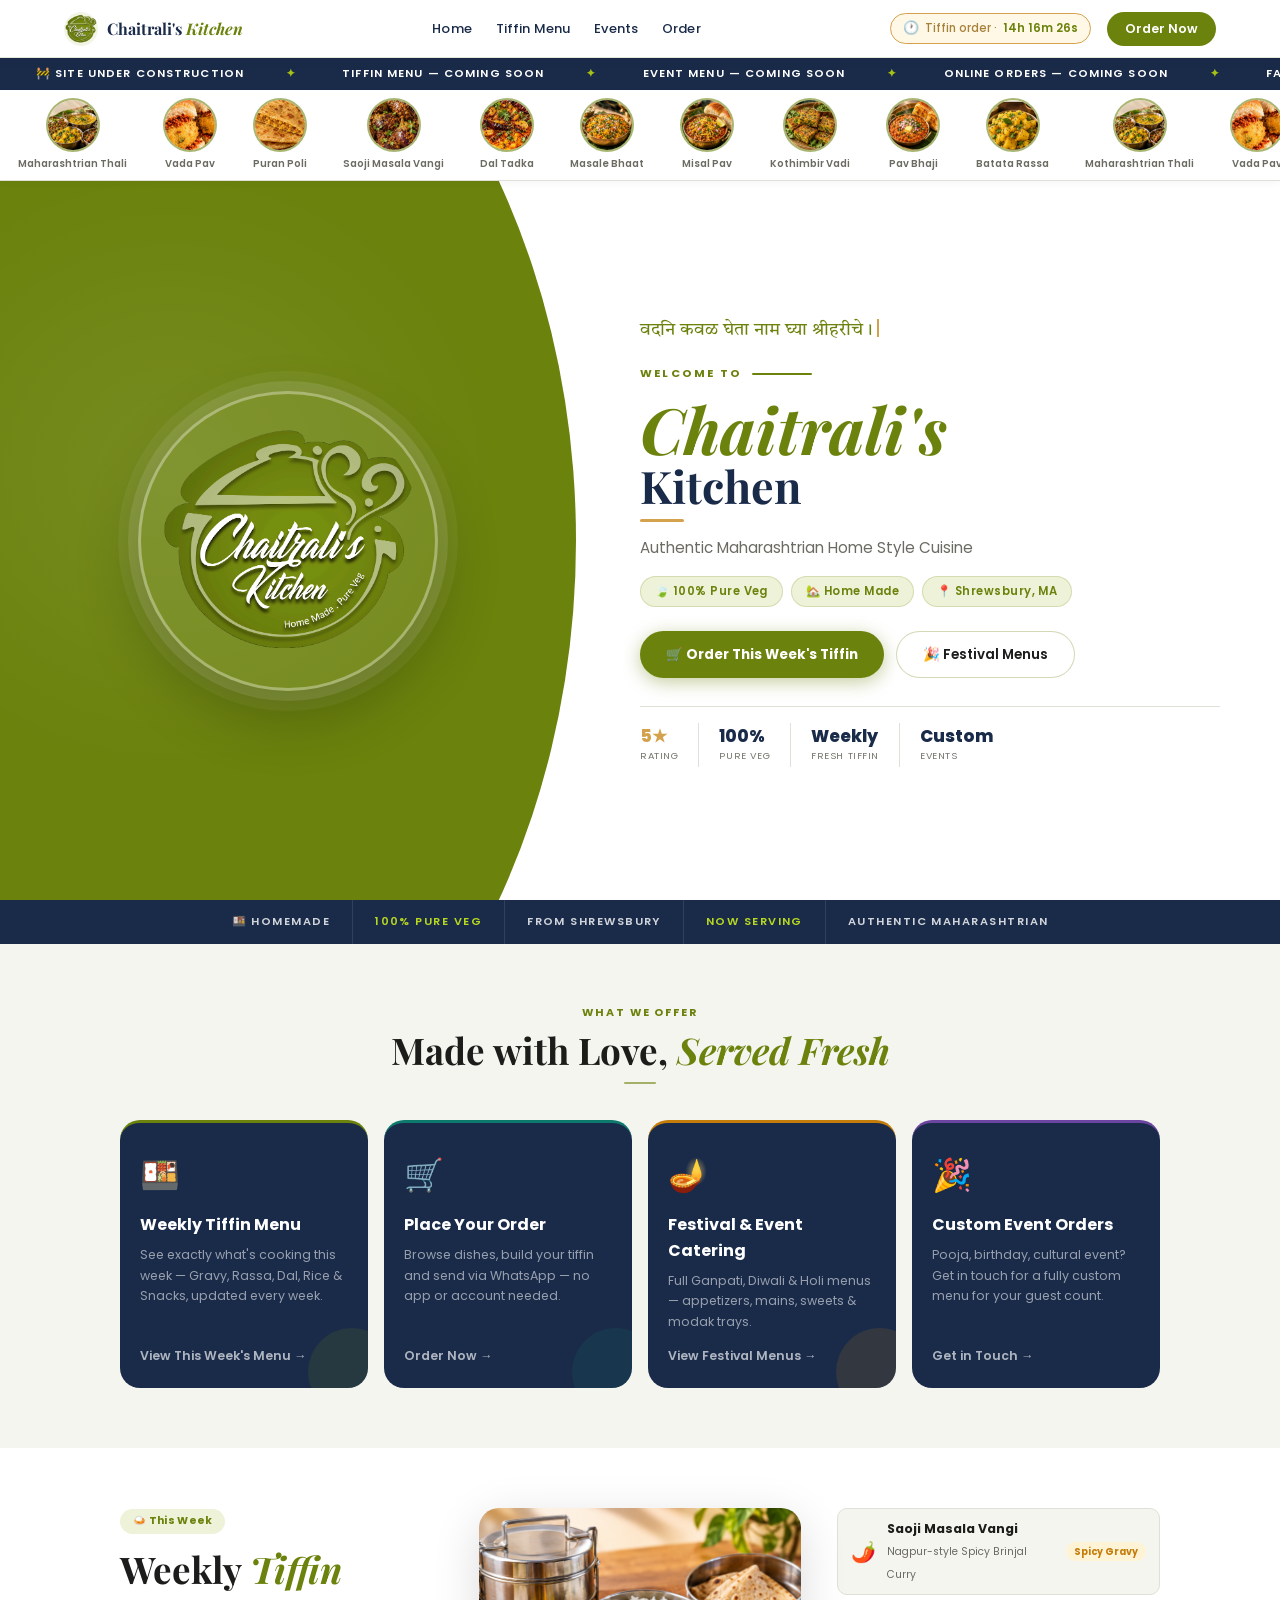
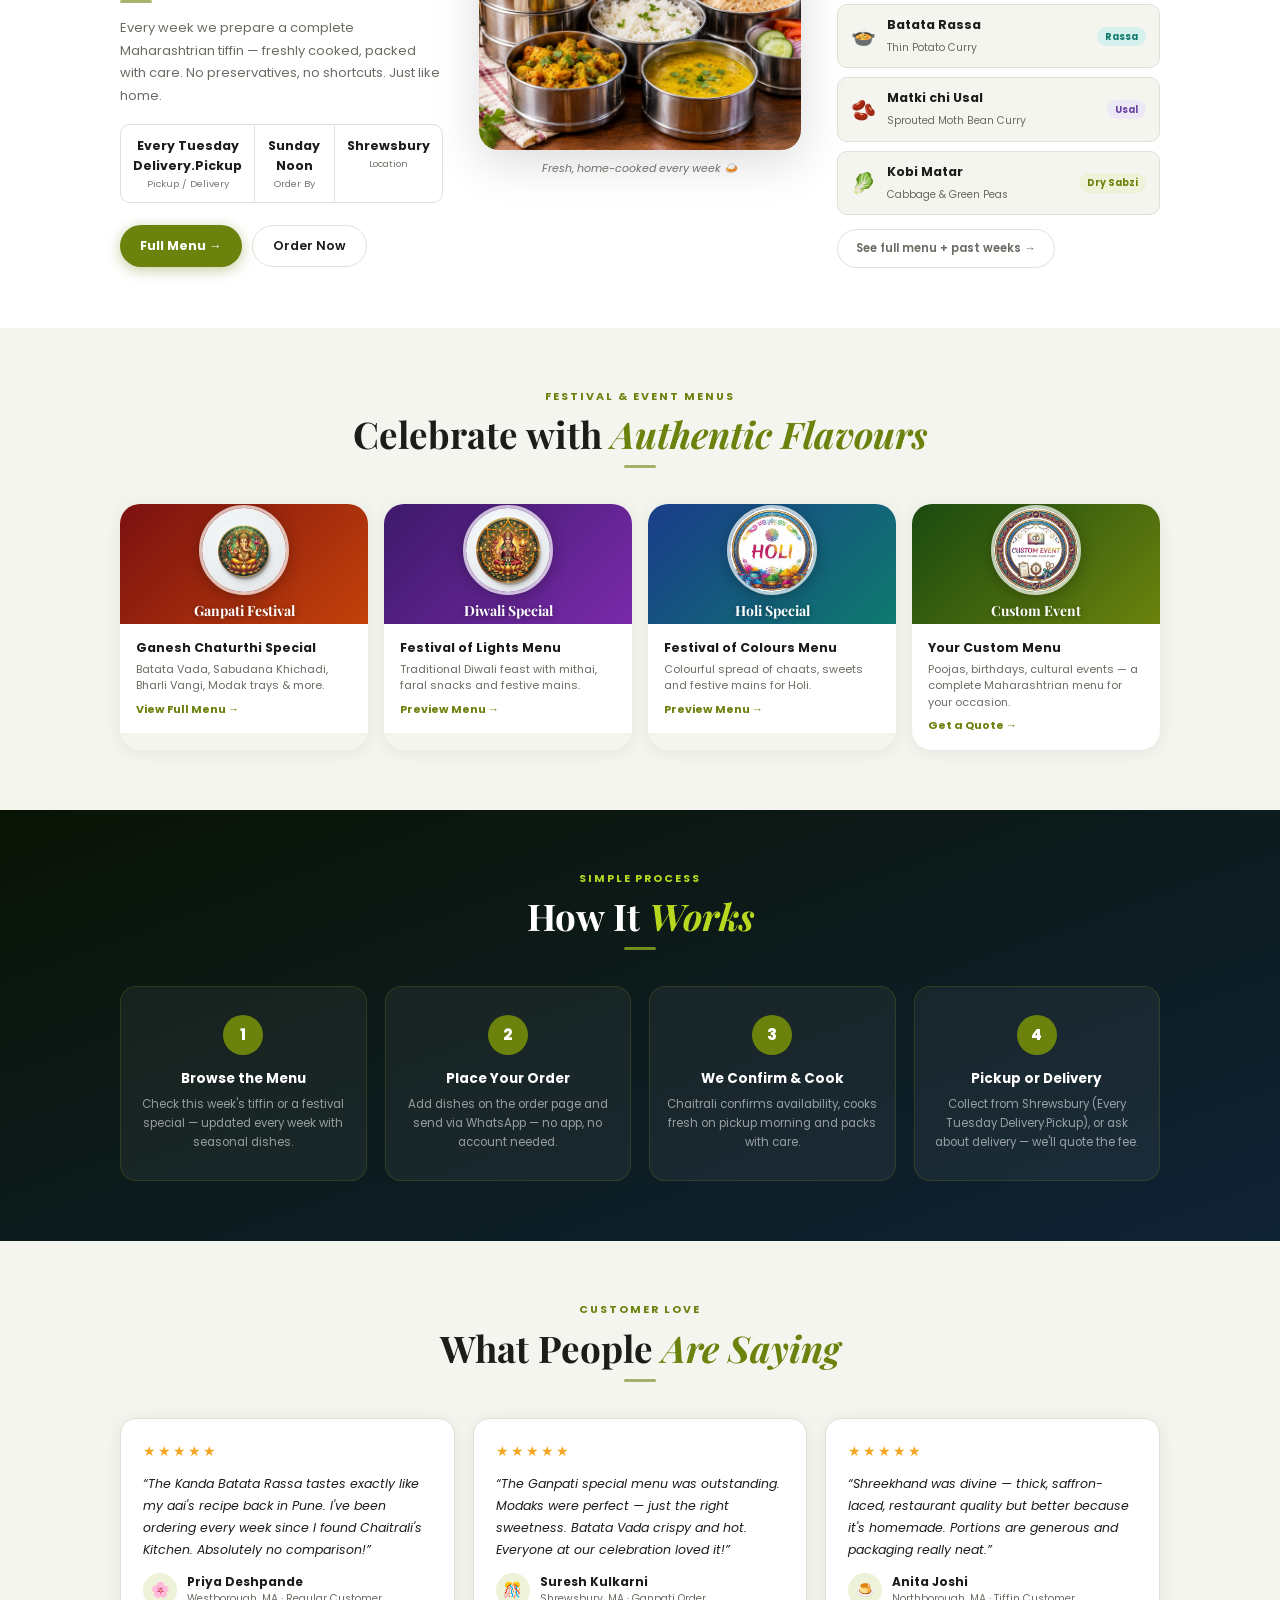
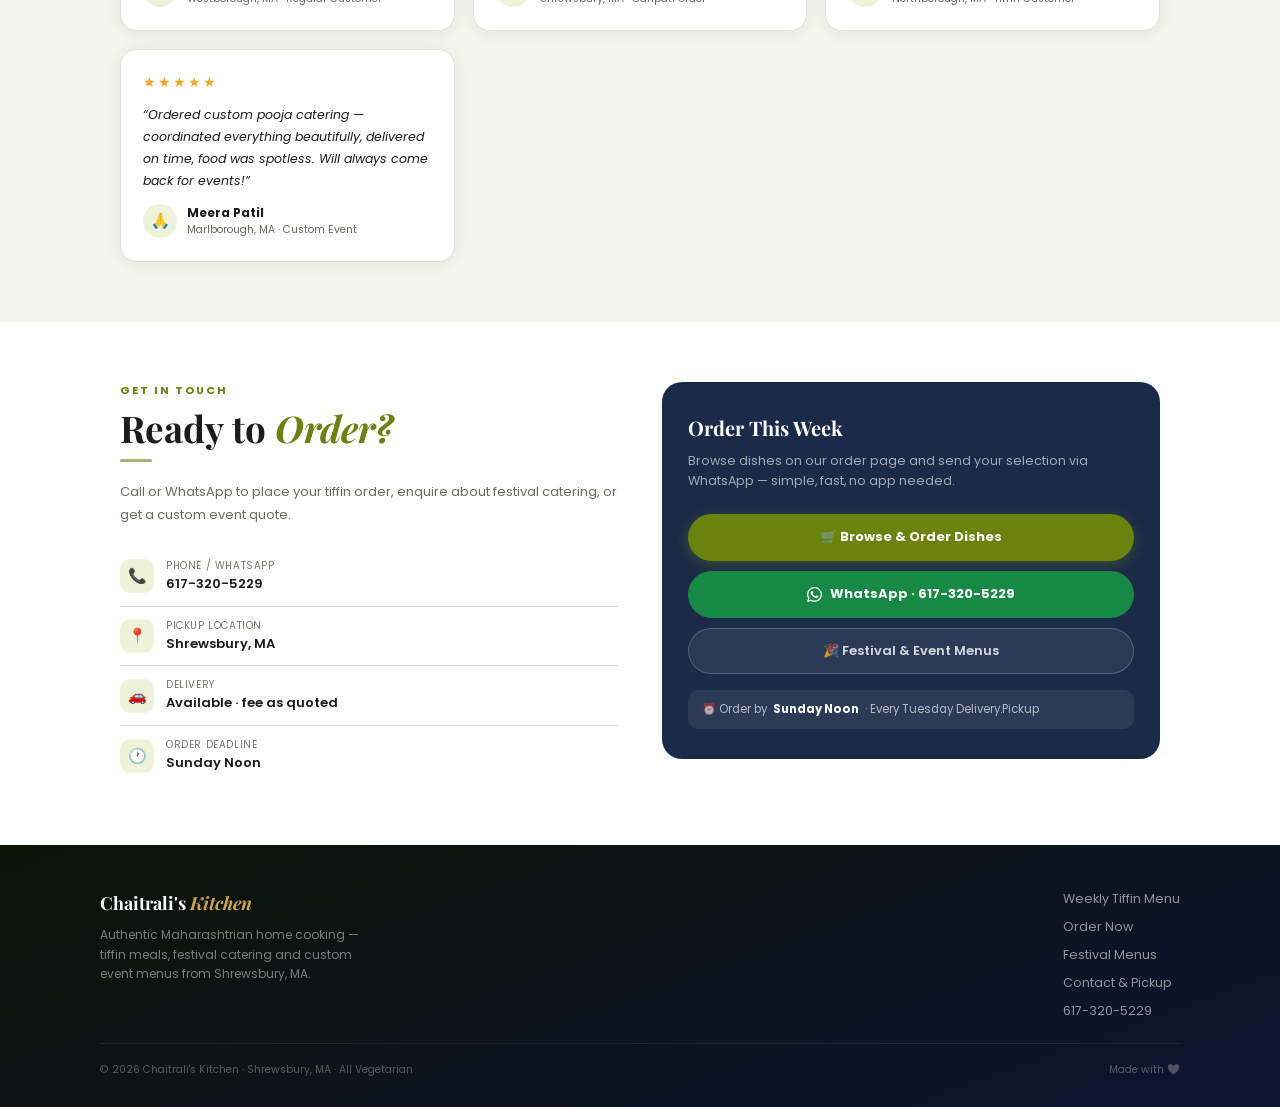
==== commit cf782eb2: "Add festival mode, steam over the tiffin photo and a whistling countdown Festival mode dresses the s" ====
--- a/index.html
+++ b/index.html
@@ -420,6 +420,24 @@
   transition:transform .5s ease;
 }
 .tiffin-photo-wrap:hover img { transform:scale(1.03); }
+/* soft wisps rising off the bowls, so the food looks just cooked */
+.steam { position:absolute; left:18%; right:18%; top:22%; height:45%; pointer-events:none; }
+.steam span {
+  position:absolute; bottom:0; width:16%; height:70%; border-radius:50%;
+  background:radial-gradient(ellipse at center, rgba(255,255,255,.85), rgba(255,255,255,0) 70%);
+  filter:blur(4px); opacity:0; animation:steam-rise 3.4s ease-in infinite;
+}
+.steam span:nth-child(1) { left:2%;  animation-delay:0s; }
+.steam span:nth-child(2) { left:22%; animation-delay:.7s; }
+.steam span:nth-child(3) { left:42%; animation-delay:1.4s; }
+.steam span:nth-child(4) { left:62%; animation-delay:2.1s; }
+.steam span:nth-child(5) { left:82%; animation-delay:2.8s; }
+@keyframes steam-rise {
+  0%   { transform:translateY(25%) scaleX(.7); opacity:0; }
+  25%  { opacity:.8; }
+  100% { transform:translateY(-75%) scaleX(1.6) rotate(6deg); opacity:0; }
+}
+@media (prefers-reduced-motion:reduce) { .steam { display:none; } }
 .tiffin-photo-caption {
   margin-top:10px; text-align:center;
   font-size:11px; color:var(--fg-xs); font-style:italic;
@@ -703,6 +721,7 @@
 @media (prefers-color-scheme: dark) { :root:not([data-theme="light"]) { --olive-fill:#5f760c; --olive-fill-h:#6b820d; --wa:#168a45; --wa-h:#11733a; --fg-xs:#8a8a82; } }
 :root[data-theme="dark"] { --olive-fill:#5f760c; --olive-fill-h:#6b820d; --wa:#168a45; --wa-h:#11733a; --fg-xs:#8a8a82; }
 </style>
+<link rel="stylesheet" href="scripts/site.css">
 </head>
 <body>
 
@@ -902,6 +921,7 @@
       <div>
         <div class="tiffin-photo-wrap">
           <img src="images/tiffin-bowls.jpg" alt="Home-cooked Maharashtrian tiffin — dal, sabzi, rice, roti and salad in stainless steel bowls" loading="lazy">
+          <div class="steam" aria-hidden="true"><span></span><span></span><span></span><span></span><span></span></div>
         </div>
         <p class="tiffin-photo-caption">Fresh, home-cooked every week 🍛</p>
       </div>
--- a/scripts/site.css
+++ b/scripts/site.css
@@ -0,0 +1,139 @@
+/* Shared by every page; scripts/site.js adds the elements these style. */
+
+/* ══════════════════════════════════════
+   COUNTDOWN — the cooker whistles in the last hour
+══════════════════════════════════════ */
+.cd-cooker { display:none; position:relative; width:22px; height:22px; flex-shrink:0; }
+.cd-cooker svg { display:block; transform-origin:50% 85%; }
+.cd-puff {
+  position:absolute; left:8px; top:-3px; width:7px; height:7px; border-radius:50%;
+  background:#cfcfcf; opacity:0;
+}
+.ck-countdown.cd-whistle .cd-cooker { display:block; }
+.ck-countdown.cd-whistle .cd-clock { display:none; }
+.ck-countdown.cd-whistle .cd-cooker svg { animation:cd-shake .45s ease-in-out infinite; }
+.ck-countdown.cd-whistle .cd-puff { animation:cd-puff 1.1s ease-out infinite; }
+.ck-countdown.cd-whistle .cd-puff + .cd-puff { animation-delay:.55s; }
+@keyframes cd-shake { 0%,100%{transform:rotate(0)} 25%{transform:rotate(-5deg)} 75%{transform:rotate(5deg)} }
+@keyframes cd-puff { 0%{transform:translate(0,0) scale(.4);opacity:.95} 100%{transform:translate(7px,-22px) scale(1.7);opacity:0} }
+
+/* ══════════════════════════════════════
+   FESTIVAL MODE — <html class="ck-fest ck-fest-ganpati|diwali|holi">
+══════════════════════════════════════ */
+/* Hangs from the bottom of the fixed nav on every page. */
+.fest-hang {
+  position:absolute; left:0; right:0; top:100%; height:46px;
+  pointer-events:none; overflow:hidden; z-index:150;
+}
+
+/* Ganpati: a marigold toran with mango leaves, gently swaying */
+.fest-toran { position:absolute; inset:0; animation:fest-sway 3.4s ease-in-out infinite; transform-origin:50% 0; }
+.fest-flower {
+  position:absolute; width:18px; height:18px; border-radius:50%;
+  box-shadow:0 2px 3px rgba(120,50,0,.25);
+}
+.fest-flower.f1 { background:radial-gradient(circle at 40% 35%, #fde68a, #f59e0b 70%); }
+.fest-flower.f2 { background:radial-gradient(circle at 40% 35%, #fdba74, #ea580c 70%); }
+.fest-leaf {
+  position:absolute; width:9px; height:15px; border-radius:0 0 60% 60%;
+  background:linear-gradient(180deg, #4d8a2a, #2f5f17);
+}
+@keyframes fest-sway { 0%,100%{transform:rotate(0)} 50%{transform:rotate(.5deg)} }
+
+/* Diwali: a string of lights */
+.fest-wire { position:absolute; left:0; right:0; top:2px; height:2px; background:rgba(60,40,10,.35); }
+.fest-bulb {
+  position:absolute; top:4px; width:8px; height:12px; border-radius:50% 50% 50% 50% / 40% 40% 60% 60%;
+  background:#fcd34d; box-shadow:0 0 8px 2px rgba(252,211,77,.7);
+  animation:fest-twinkle 2.2s ease-in-out infinite;
+}
+.fest-bulb.b2 { background:#fb923c; box-shadow:0 0 8px 2px rgba(251,146,60,.7); }
+.fest-bulb.b3 { background:#f472b6; box-shadow:0 0 8px 2px rgba(244,114,182,.6); }
+@keyframes fest-twinkle { 0%,100%{opacity:.45} 50%{opacity:1} }
+
+/* Holi: a drift of gulal under the nav */
+.fest-dust {
+  position:absolute; top:-10px; border-radius:50%; filter:blur(5px); opacity:.55;
+  animation:fest-drift 6s ease-in-out infinite;
+}
+@keyframes fest-drift { 0%,100%{transform:translate(0,0)} 50%{transform:translate(10px,4px)} }
+
+/* ── Home page hero ── */
+.fest-ribbon {
+  display:inline-flex; align-items:center; flex-wrap:wrap; gap:4px 10px;
+  margin:0 0 18px; padding:9px 18px; border-radius:100px;
+  font-size:13px; font-weight:600; line-height:1.4;
+  animation:fest-rise .7s ease both;
+}
+.fest-ribbon .fest-greet { font-family:'Tiro Devanagari Marathi','Noto Serif Devanagari',serif; font-size:16px; font-weight:400; }
+@keyframes fest-rise { from{opacity:0;transform:translateY(8px)} to{opacity:1;transform:none} }
+
+.ck-fest .hero { position:relative; }
+.ck-fest .hero-right { position:relative; overflow:hidden; }
+.ck-fest .hero-right > * { position:relative; z-index:1; }
+.ck-fest .hero-right > .fest-layer { position:absolute; inset:0; z-index:0; pointer-events:none; }
+
+.ck-fest-ganpati .hero-right {
+  background:linear-gradient(180deg, rgba(245,158,11,.10), rgba(234,88,12,.16)), var(--bg-card);
+}
+.ck-fest-ganpati .fest-ribbon { background:#9a3412; color:#fff; }
+.ck-fest-ganpati .fest-ribbon:hover { background:#7c2d12; }
+
+/* Diwali turns the hero's text panel to night, whatever the site theme */
+.ck-fest-diwali .hero-right {
+  background:radial-gradient(ellipse at 50% 115%, #4a1d6b 0%, #1e0f3a 55%, #120a26 100%);
+  --olive:#d4f040; --navy-ink:#fde68a; --fg:#ffffff; --fg-s:#e9dcff; --fg-xs:#c4b5fd;
+  --border:rgba(255,255,255,.16); --bg-card:rgba(255,255,255,.06); --olive-bg:rgba(255,255,255,.08);
+  color-scheme:dark;
+}
+.ck-fest-diwali .hero-right .btn-festival { color:#fff; border-color:rgba(255,255,255,.3); }
+.ck-fest-diwali .hero-right { padding-bottom:110px; }   /* room for the row of diyas */
+.ck-fest-diwali .fest-ribbon { background:#f59e0b; color:#2a1600; }
+.ck-fest-diwali .fest-ribbon:hover { background:#fbbf24; }
+.fest-star {
+  position:absolute; border-radius:1px; background:#fde68a;
+  animation:fest-star 2.2s ease-in-out infinite;
+}
+@keyframes fest-star { 0%,100%{opacity:.15;transform:rotate(45deg) scale(.6)} 50%{opacity:1;transform:rotate(45deg) scale(1)} }
+.fest-diyas {
+  position:absolute; left:0; right:0; bottom:14px; z-index:2;
+  display:flex; justify-content:center; gap:clamp(18px,4vw,46px); pointer-events:none;
+}
+.fest-diya { position:relative; width:40px; height:52px; display:flex; flex-direction:column; justify-content:flex-end; }
+.fest-diya .glow {
+  position:absolute; left:-20px; top:-32px; width:80px; height:80px; border-radius:50%;
+  background:radial-gradient(circle, rgba(255,190,60,.55), rgba(255,190,60,0) 65%);
+  animation:fest-pulse 2.6s ease-in-out infinite;
+}
+.fest-diya .flame {
+  width:12px; height:21px; margin:0 auto -2px; transform-origin:50% 100%;
+  border-radius:50% 50% 50% 50% / 62% 62% 38% 38%;
+  background:radial-gradient(ellipse at 50% 75%, #fff7d6 0%, #fcd34d 40%, #f97316 100%);
+  animation:fest-flicker 1.3s ease-in-out infinite;
+}
+.fest-diya .bowl {
+  position:relative; width:40px; height:19px; border-radius:0 0 40px 40px;
+  background:linear-gradient(180deg, #d97706, #92400e); box-shadow:inset 0 3px 0 #f59e0b;
+}
+@keyframes fest-flicker {
+  0%,100%{transform:scale(1,1) rotate(-2deg);opacity:1} 30%{transform:scale(.92,1.08) rotate(2deg)}
+  55%{transform:scale(1.05,.94) rotate(-1deg);opacity:.85} 80%{transform:scale(.97,1.04) rotate(1deg)}
+}
+@keyframes fest-pulse { 0%,100%{opacity:.55;transform:scale(1)} 50%{opacity:.85;transform:scale(1.12)} }
+
+/* Holi: gulal bursts from the middle of the panel, then drifts */
+.ck-fest-holi .fest-ribbon { background:#7e22ce; color:#fff; }
+.ck-fest-holi .fest-ribbon:hover { background:#6b21a8; }
+.fest-gulal {
+  position:absolute; border-radius:50%; filter:blur(6px); opacity:0;
+  animation:fest-burst 1.4s cubic-bezier(.15,.8,.25,1) forwards, fest-float 7s ease-in-out 1.4s infinite;
+}
+@keyframes fest-burst { from{transform:translate(var(--sx),var(--sy)) scale(.1);opacity:0} to{transform:translate(0,0) scale(1);opacity:.5} }
+@keyframes fest-float { 0%,100%{transform:translate(0,0) scale(1);opacity:.5} 50%{transform:translate(8px,-10px) scale(1.05);opacity:.5} }
+
+@media (prefers-reduced-motion: reduce) {
+  .ck-countdown.cd-whistle .cd-cooker svg, .ck-countdown.cd-whistle .cd-puff,
+  .fest-toran, .fest-bulb, .fest-dust, .fest-ribbon, .fest-star,
+  .fest-diya .glow, .fest-diya .flame { animation:none; }
+  .fest-gulal { animation:none; opacity:.45; }
+}
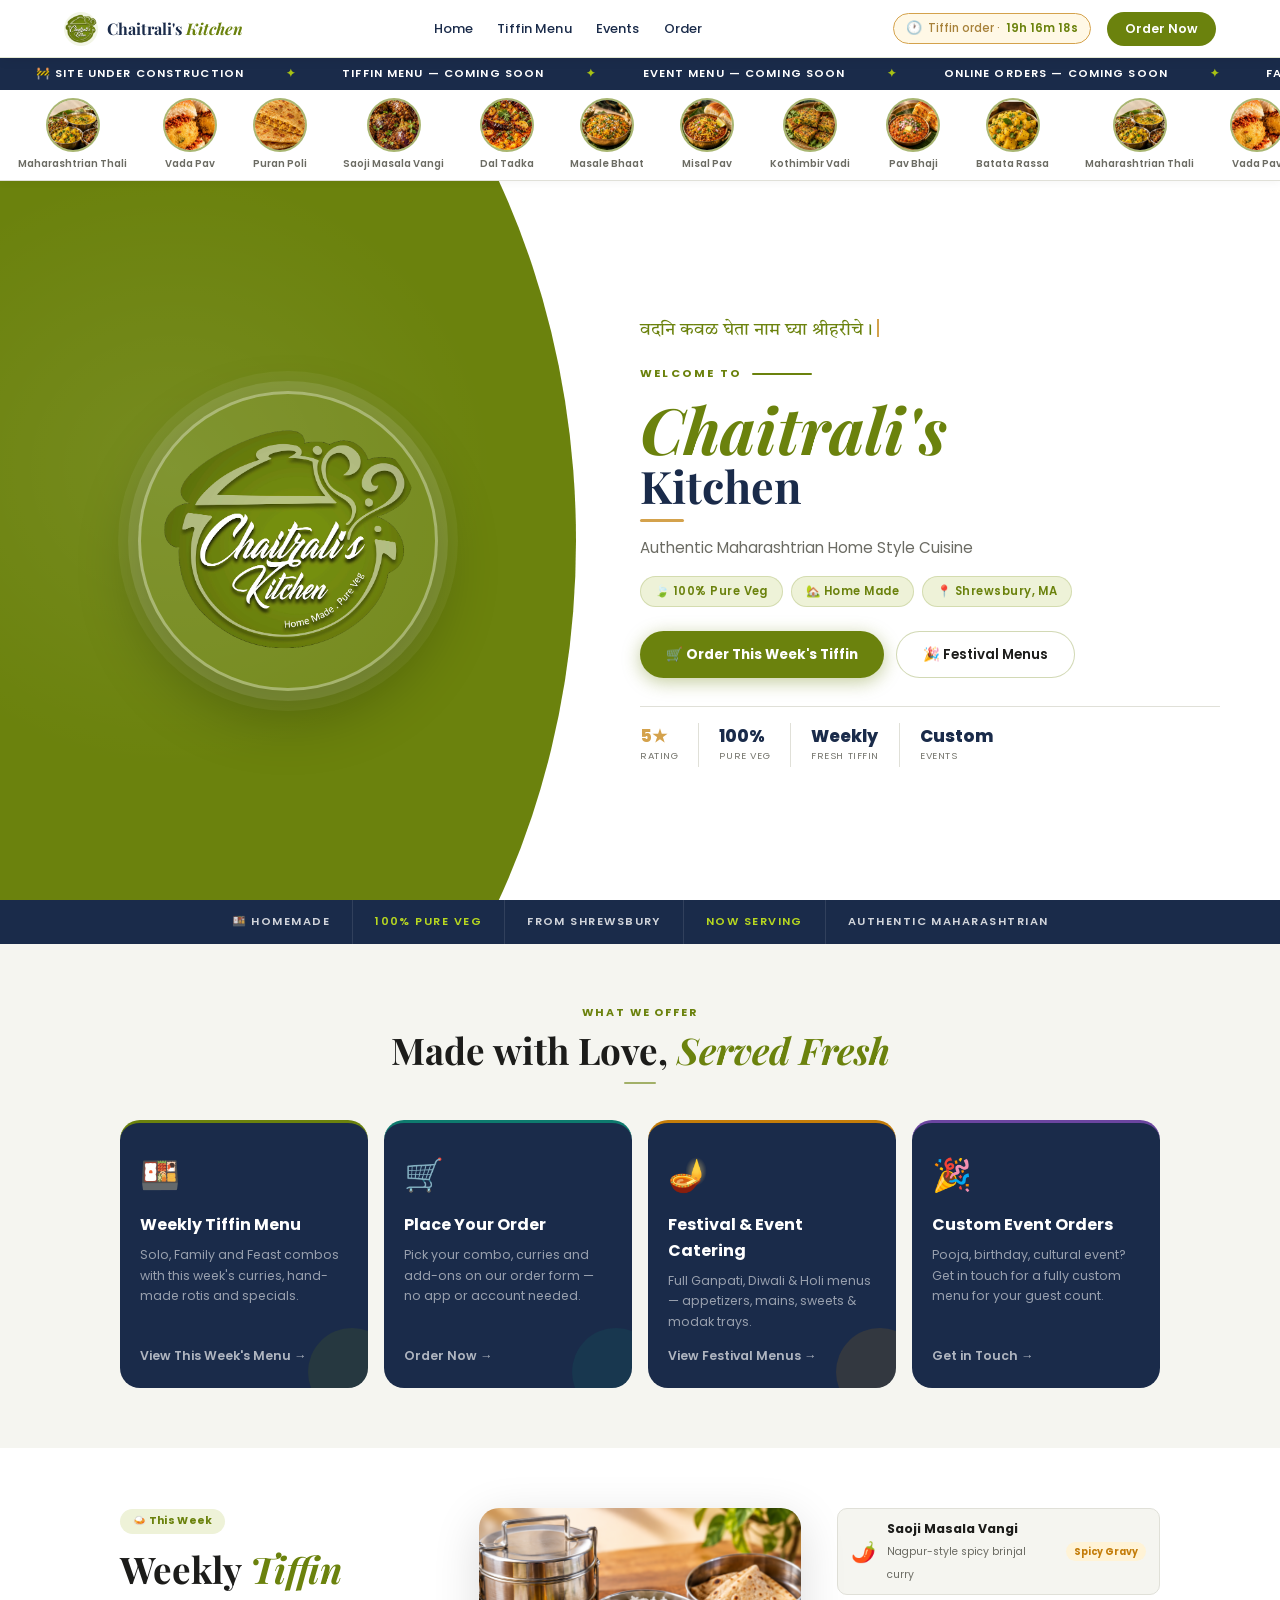
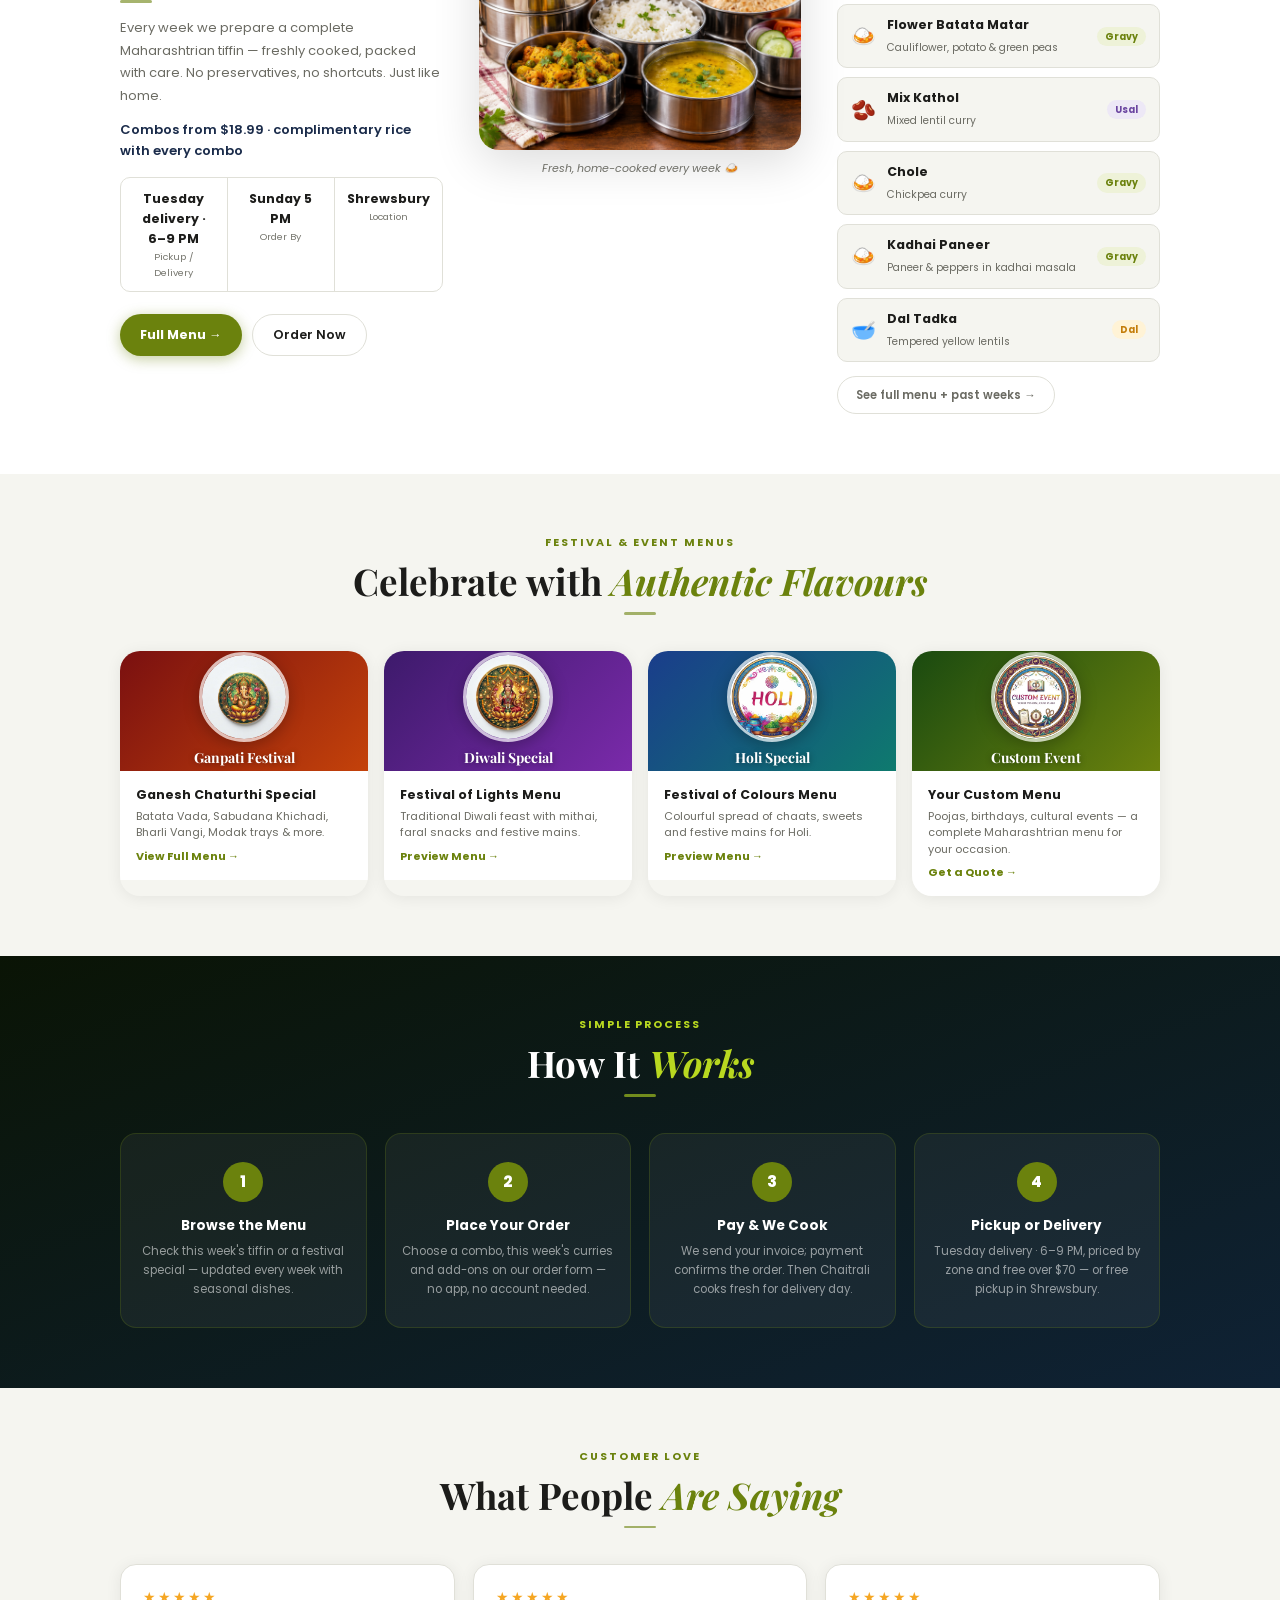
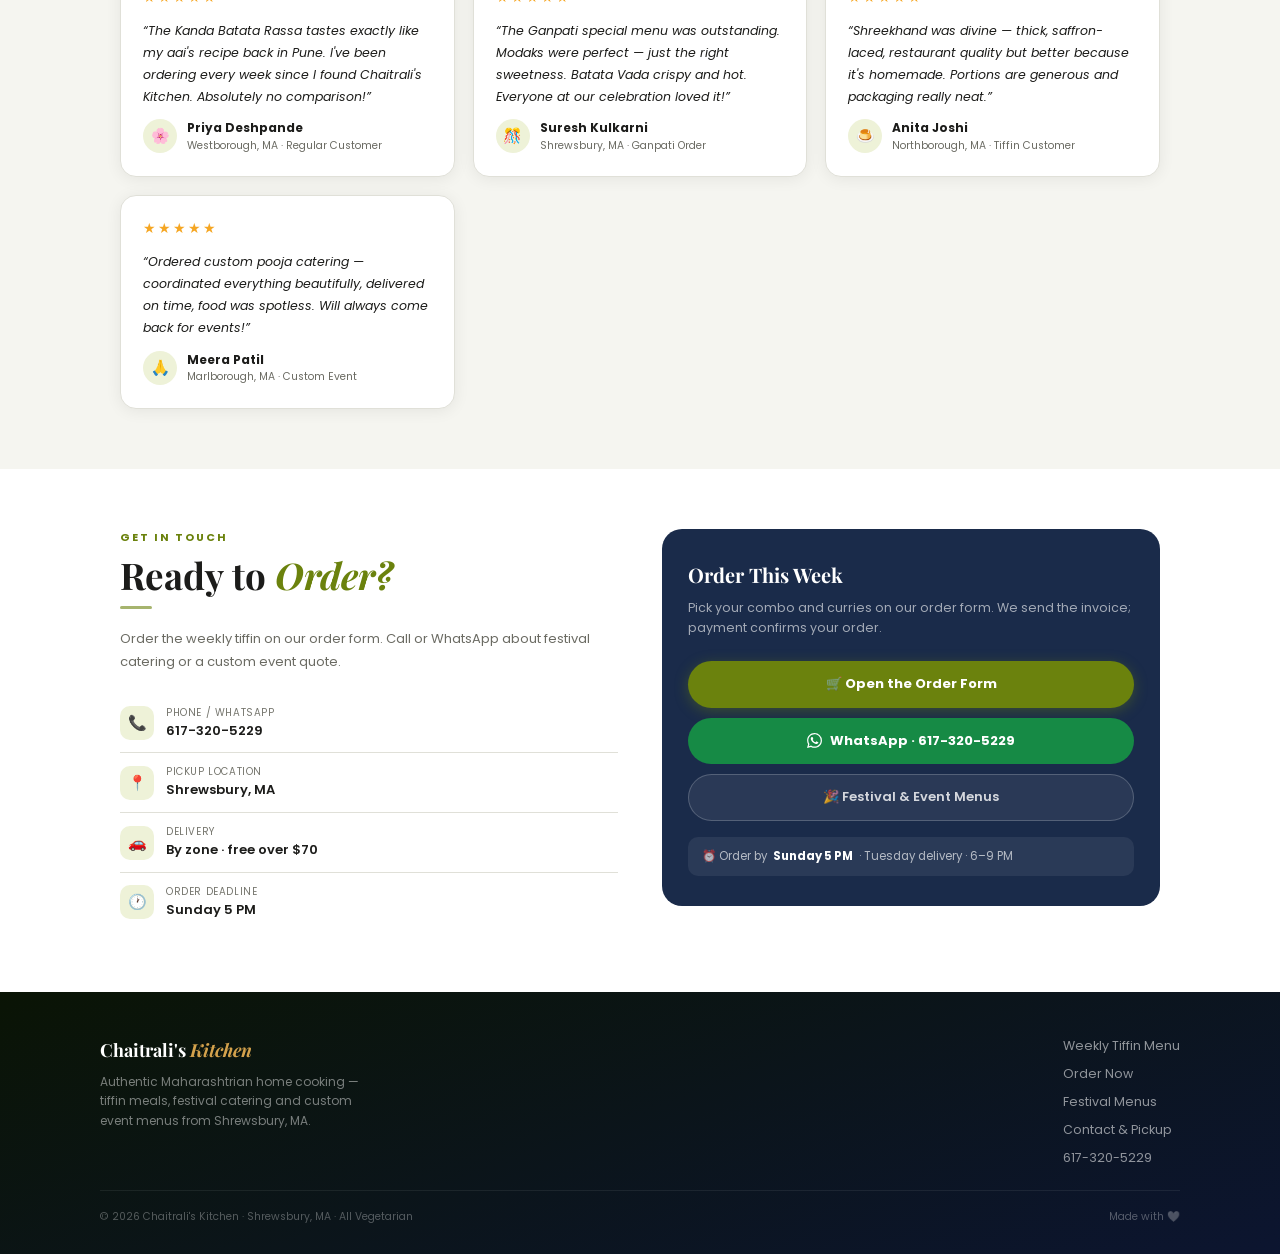
==== commit 0a72b4c2: "Show the weekly menu as combos, curries, add-ons and zones The weekly tiffin is now sold through a G" ====
--- a/index.html
+++ b/index.html
@@ -822,7 +822,7 @@
       <span class="hero-badge">📍 Shrewsbury, MA</span>
     </div>
     <div class="hero-btns">
-      <a class="btn-order" href="pages/order.html">🛒 Order This Week's Tiffin</a>
+      <a class="btn-order" data-order-form href="pages/order.html">🛒 Order This Week's Tiffin</a>
       <a class="btn-festival" href="pages/event-menu.html">🎉 Festival Menus</a>
     </div>
     <div class="hero-trust">
@@ -868,14 +868,14 @@
       <a href="pages/weekly-menu.html" class="offer-card c-olive">
         <div class="card-ico">🍱</div>
         <h3>Weekly Tiffin Menu</h3>
-        <p>See exactly what's cooking this week — Gravy, Rassa, Dal, Rice &amp; Snacks, updated every week.</p>
+        <p>Solo, Family and Feast combos with this week's curries, hand-made rotis and specials.</p>
         <span class="card-cta">View This Week's Menu →</span>
         <div class="card-blob"></div>
       </a>
       <a href="pages/order.html" class="offer-card c-teal">
         <div class="card-ico">🛒</div>
         <h3>Place Your Order</h3>
-        <p>Browse dishes, build your tiffin and send via WhatsApp — no app or account needed.</p>
+        <p>Pick your combo, curries and add-ons on our order form — no app or account needed.</p>
         <span class="card-cta">Order Now →</span>
         <div class="card-blob"></div>
       </a>
@@ -908,14 +908,15 @@
         <p style="color:var(--fg-s);font-size:13px;line-height:1.75;margin:14px 0 0;">
           Every week we prepare a complete Maharashtrian tiffin — freshly cooked, packed with care. No preservatives, no shortcuts. Just like home.
         </p>
+        <p id="wk-from" style="margin:12px 0 0;font-size:13px;font-weight:600;color:var(--navy-ink);" hidden></p>
         <div class="tiffin-facts">
-          <div class="tf"><div class="tf-v" data-setting="tiffin_days">Every Tuesday</div><div class="tf-l">Pickup / Delivery</div></div>
-          <div class="tf"><div class="tf-v" data-setting="order_cutoff">Sunday Noon</div><div class="tf-l">Order By</div></div>
+          <div class="tf"><div class="tf-v" data-setting="tiffin_days">Tuesday delivery · 6–9 PM</div><div class="tf-l">Pickup / Delivery</div></div>
+          <div class="tf"><div class="tf-v" data-setting="order_cutoff">Sunday 5 PM</div><div class="tf-l">Order By</div></div>
           <div class="tf"><div class="tf-v">Shrewsbury</div><div class="tf-l">Location</div></div>
         </div>
         <div style="display:flex;gap:10px;flex-wrap:wrap;">
           <a href="pages/weekly-menu.html" class="btn-main" style="font-size:12.5px;padding:10px 20px;">Full Menu →</a>
-          <a href="pages/order.html" style="display:flex;align-items:center;padding:10px 20px;border-radius:100px;border:1.5px solid var(--border);font-size:12.5px;font-weight:600;color:var(--fg);transition:.2s;">Order Now</a>
+          <a href="pages/order.html" data-order-form style="display:flex;align-items:center;padding:10px 20px;border-radius:100px;border:1.5px solid var(--border);font-size:12.5px;font-weight:600;color:var(--fg);transition:.2s;">Order Now</a>
         </div>
       </div>
       <div>
@@ -977,9 +978,9 @@
     </div>
     <div class="steps-row">
       <div class="step"><div class="step-n">1</div><h4>Browse the Menu</h4><p>Check this week's tiffin or a festival special — updated every week with seasonal dishes.</p></div>
-      <div class="step"><div class="step-n">2</div><h4>Place Your Order</h4><p>Add dishes on the order page and send via WhatsApp — no app, no account needed.</p></div>
-      <div class="step"><div class="step-n">3</div><h4>We Confirm &amp; Cook</h4><p>Chaitrali confirms availability, cooks fresh on pickup morning and packs with care.</p></div>
-      <div class="step"><div class="step-n">4</div><h4>Pickup or Delivery</h4><p>Collect from Shrewsbury (<span data-setting="tiffin_days">Every Tuesday</span>), or ask about delivery — we'll quote the fee.</p></div>
+      <div class="step"><div class="step-n">2</div><h4>Place Your Order</h4><p>Choose a combo, this week's curries and add-ons on our order form — no app, no account needed.</p></div>
+      <div class="step"><div class="step-n">3</div><h4>Pay &amp; We Cook</h4><p>We send your invoice; payment confirms the order. Then Chaitrali cooks fresh for delivery day.</p></div>
+      <div class="step"><div class="step-n">4</div><h4>Pickup or Delivery</h4><p><span data-setting="tiffin_days">Tuesday delivery · 6–9 PM</span>, priced by zone and free over <span data-setting="free_delivery_over">$70</span> — or free pickup in Shrewsbury.</p></div>
     </div>
   </div>
 </section>
@@ -1025,26 +1026,26 @@
         <p class="eyebrow">Get in Touch</p>
         <h2 class="sec-title">Ready to <em>Order?</em></h2>
         <div class="divbar" style="margin-left:0;margin-bottom:18px;"></div>
-        <p style="color:var(--fg-s);font-size:13px;line-height:1.8;margin-bottom:20px;">Call or WhatsApp to place your tiffin order, enquire about festival catering, or get a custom event quote.</p>
+        <p style="color:var(--fg-s);font-size:13px;line-height:1.8;margin-bottom:20px;">Order the weekly tiffin on our order form. Call or WhatsApp about festival catering or a custom event quote.</p>
         <div>
           <div class="cd-row"><div class="cd-ico">📞</div><div><div class="cd-lbl">Phone / WhatsApp</div><div class="cd-val"><a href="tel:6173205229" style="color:var(--fg);">617-320-5229</a></div></div></div>
           <div class="cd-row"><div class="cd-ico">📍</div><div><div class="cd-lbl">Pickup Location</div><div class="cd-val">Shrewsbury, MA</div></div></div>
-          <div class="cd-row"><div class="cd-ico">🚗</div><div><div class="cd-lbl">Delivery</div><div class="cd-val">Available · fee as quoted</div></div></div>
-          <div class="cd-row"><div class="cd-ico">🕐</div><div><div class="cd-lbl">Order Deadline</div><div class="cd-val" data-setting="order_cutoff">Sunday Noon</div></div></div>
+          <div class="cd-row"><div class="cd-ico">🚗</div><div><div class="cd-lbl">Delivery</div><div class="cd-val">By zone · free over <span data-setting="free_delivery_over">$70</span></div></div></div>
+          <div class="cd-row"><div class="cd-ico">🕐</div><div><div class="cd-lbl">Order Deadline</div><div class="cd-val" data-setting="order_cutoff">Sunday 5 PM</div></div></div>
         </div>
       </div>
       <div class="order-panel">
         <h3>Order This Week</h3>
-        <p>Browse dishes on our order page and send your selection via WhatsApp — simple, fast, no app needed.</p>
+        <p>Pick your combo and curries on our order form. We send the invoice; payment confirms your order.</p>
         <div class="o-btns">
-          <a href="pages/order.html" class="btn-main">🛒 Browse &amp; Order Dishes</a>
+          <a href="pages/order.html" class="btn-main" data-order-form>🛒 Open the Order Form</a>
           <a href="https://wa.me/16173205229" target="_blank" class="btn-wa">
             <svg width="15" height="15" viewBox="0 0 24 24" fill="currentColor"><path d="M17.472 14.382c-.297-.149-1.758-.867-2.03-.967-.273-.099-.471-.148-.67.15-.197.297-.767.966-.94 1.164-.173.199-.347.223-.644.075-.297-.15-1.255-.463-2.39-1.475-.883-.788-1.48-1.761-1.653-2.059-.173-.297-.018-.458.13-.606.134-.133.298-.347.446-.52.149-.174.198-.298.298-.497.099-.198.05-.371-.025-.52-.075-.149-.669-1.612-.916-2.207-.242-.579-.487-.5-.669-.51-.173-.008-.371-.01-.57-.01-.198 0-.52.074-.792.372-.272.297-1.04 1.016-1.04 2.479 0 1.462 1.065 2.875 1.213 3.074.149.198 2.096 3.2 5.077 4.487.709.306 1.262.489 1.694.625.712.227 1.36.195 1.871.118.571-.085 1.758-.719 2.006-1.413.248-.694.248-1.289.173-1.413-.074-.124-.272-.198-.57-.347m-5.421 7.403h-.004a9.87 9.87 0 0 1-5.031-1.378l-.361-.214-3.741.982.998-3.648-.235-.374a9.86 9.86 0 0 1-1.51-5.26c.001-5.45 4.436-9.884 9.888-9.884 2.64 0 5.122 1.03 6.988 2.898a9.825 9.825 0 0 1 2.893 6.994c-.003 5.45-4.437 9.884-9.885 9.884m8.413-18.297A11.815 11.815 0 0 0 12.05 0C5.495 0 .16 5.335.157 11.892c0 2.096.547 4.142 1.588 5.945L.057 24l6.305-1.654a11.882 11.882 0 0 0 5.683 1.448h.005c6.554 0 11.89-5.335 11.893-11.893a11.821 11.821 0 0 0-3.48-8.413z"/></svg>
             WhatsApp · 617-320-5229
           </a>
           <a href="pages/event-menu.html" class="btn-outline">🎉 Festival &amp; Event Menus</a>
         </div>
-        <div class="deadline-box">⏰ Order by <strong style="color:#fff;margin-inline:3px;" data-setting="order_cutoff">Sunday Noon</strong> · <span data-setting="tiffin_days">Every Tuesday</span></div>
+        <div class="deadline-box">⏰ Order by <strong style="color:#fff;margin-inline:3px;" data-setting="order_cutoff">Sunday 5 PM</strong> · <span data-setting="tiffin_days">Tuesday delivery · 6–9 PM</span></div>
       </div>
     </div>
   </div>
@@ -1093,6 +1094,14 @@
   window.ckMenu.then(function (menu) {
     var w = (menu.tiffin || {}).this_week || {};
     if (w.dates) chip.textContent = '🍛 This Week · ' + w.dates;
+    var prices = ((menu.weekly_order || {}).combos || [])
+      .map(function (c) { return parseFloat(String(c.price).replace(/[^0-9.]/g, '')); })
+      .filter(function (n) { return n > 0; });
+    if (prices.length) {
+      var from = document.getElementById('wk-from');
+      from.textContent = 'Combos from $' + Math.min.apply(null, prices).toFixed(2) + ' · complimentary rice with every combo';
+      from.hidden = false;
+    }
     var dishes = w.dishes || [];
     if (!dishes.length) throw new Error('no dishes');
     list.innerHTML = dishes.map(function (d) {
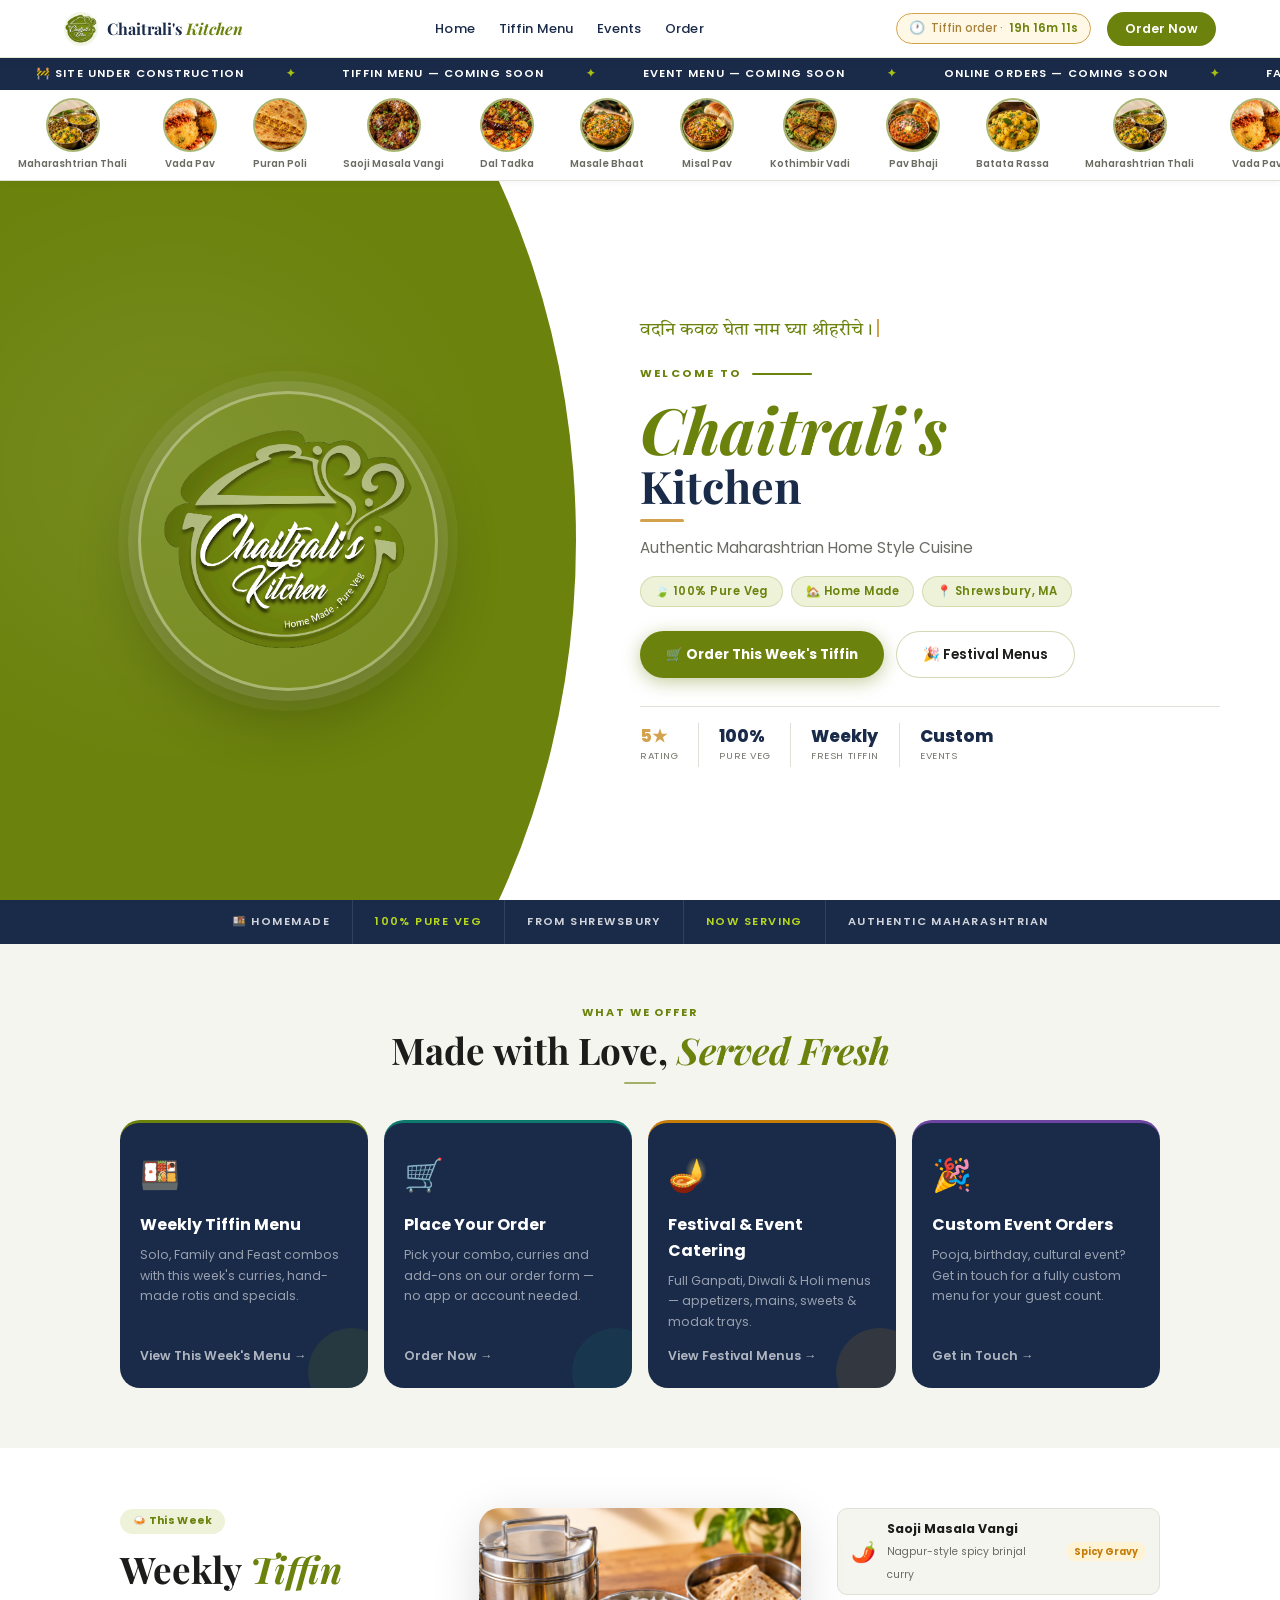
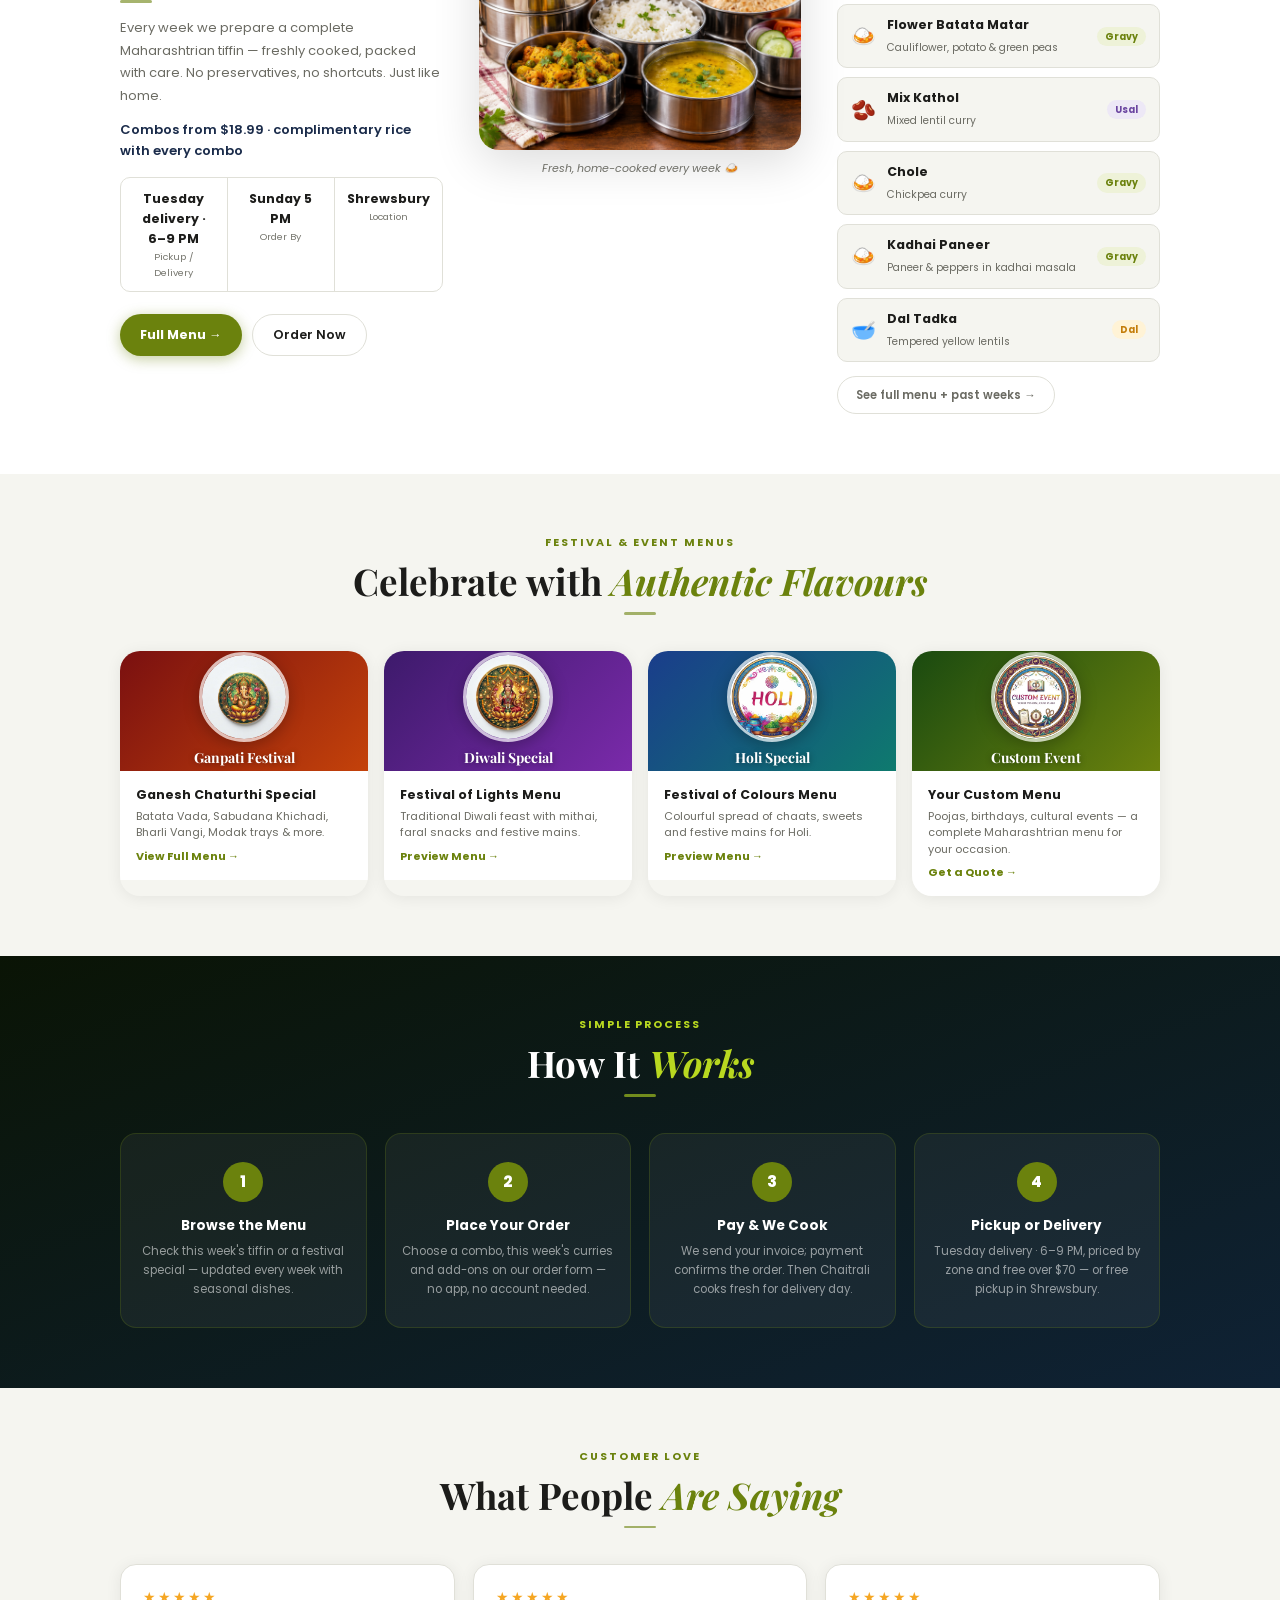
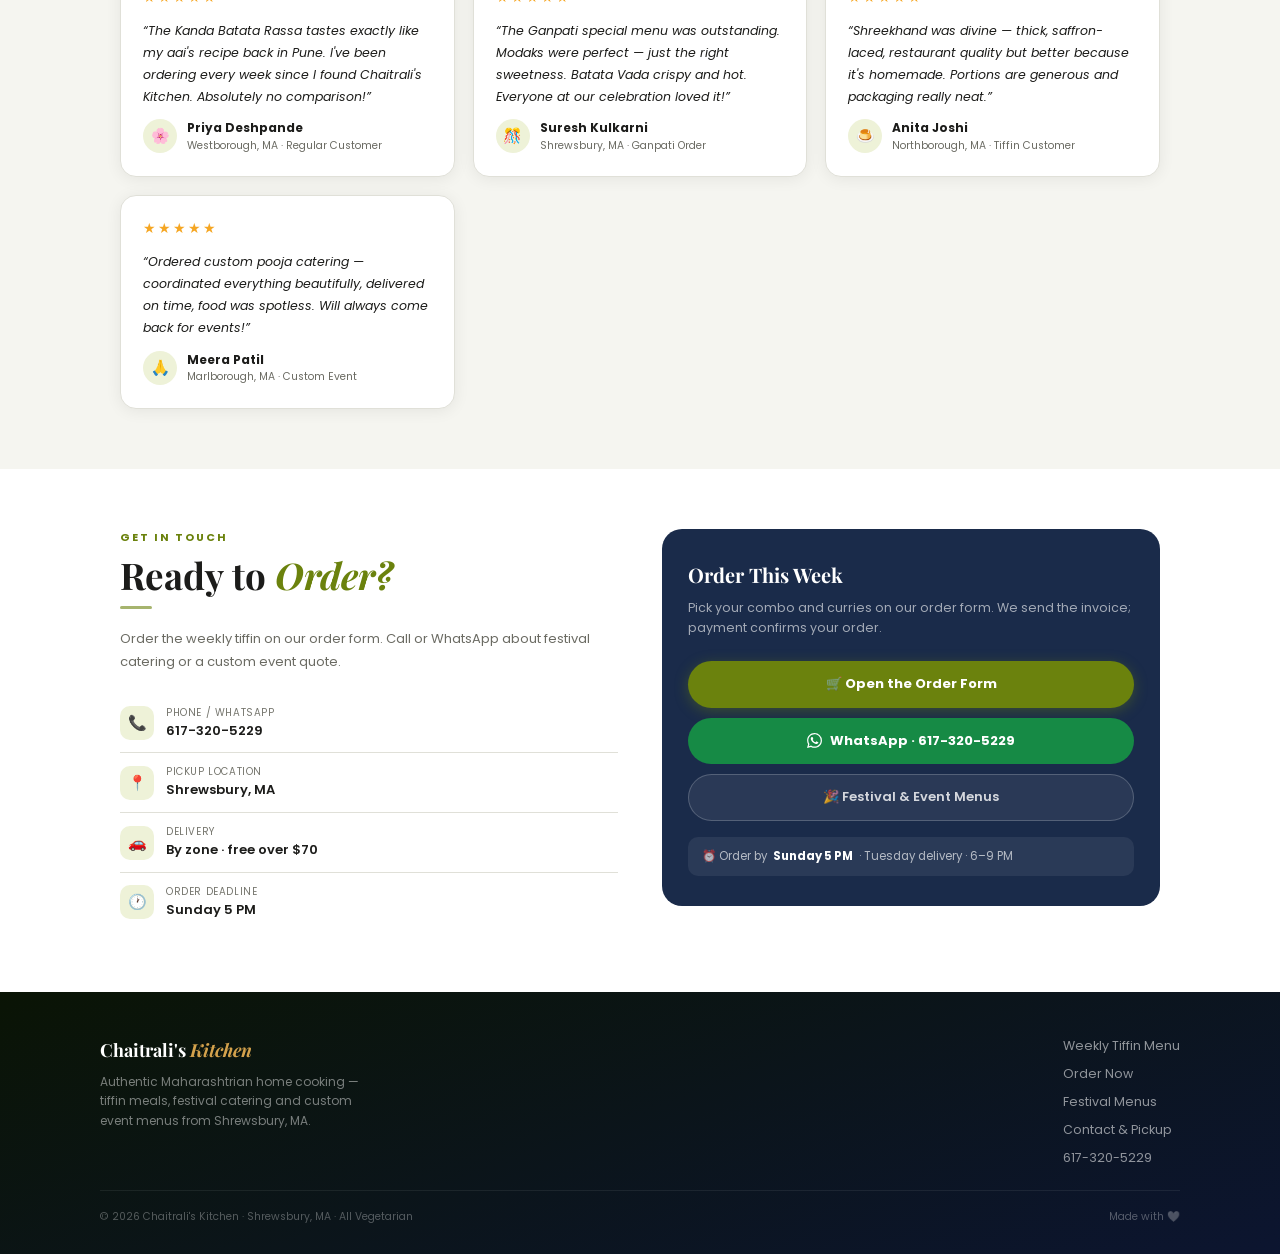
==== commit 9905acd4: "Drive combo, order-note and allergen text from the admin page "Complimentary rice" was written into " ====
--- a/index.html
+++ b/index.html
@@ -1099,7 +1099,8 @@
       .filter(function (n) { return n > 0; });
     if (prices.length) {
       var from = document.getElementById('wk-from');
-      from.textContent = 'Combos from $' + Math.min.apply(null, prices).toFixed(2) + ' · complimentary rice with every combo';
+      var inc = String((menu.settings || {}).combo_includes || '').trim();
+      from.textContent = 'Combos from $' + Math.min.apply(null, prices).toFixed(2) + (inc ? ' · ' + inc + ' with every combo' : '');
       from.hidden = false;
     }
     var dishes = w.dishes || [];
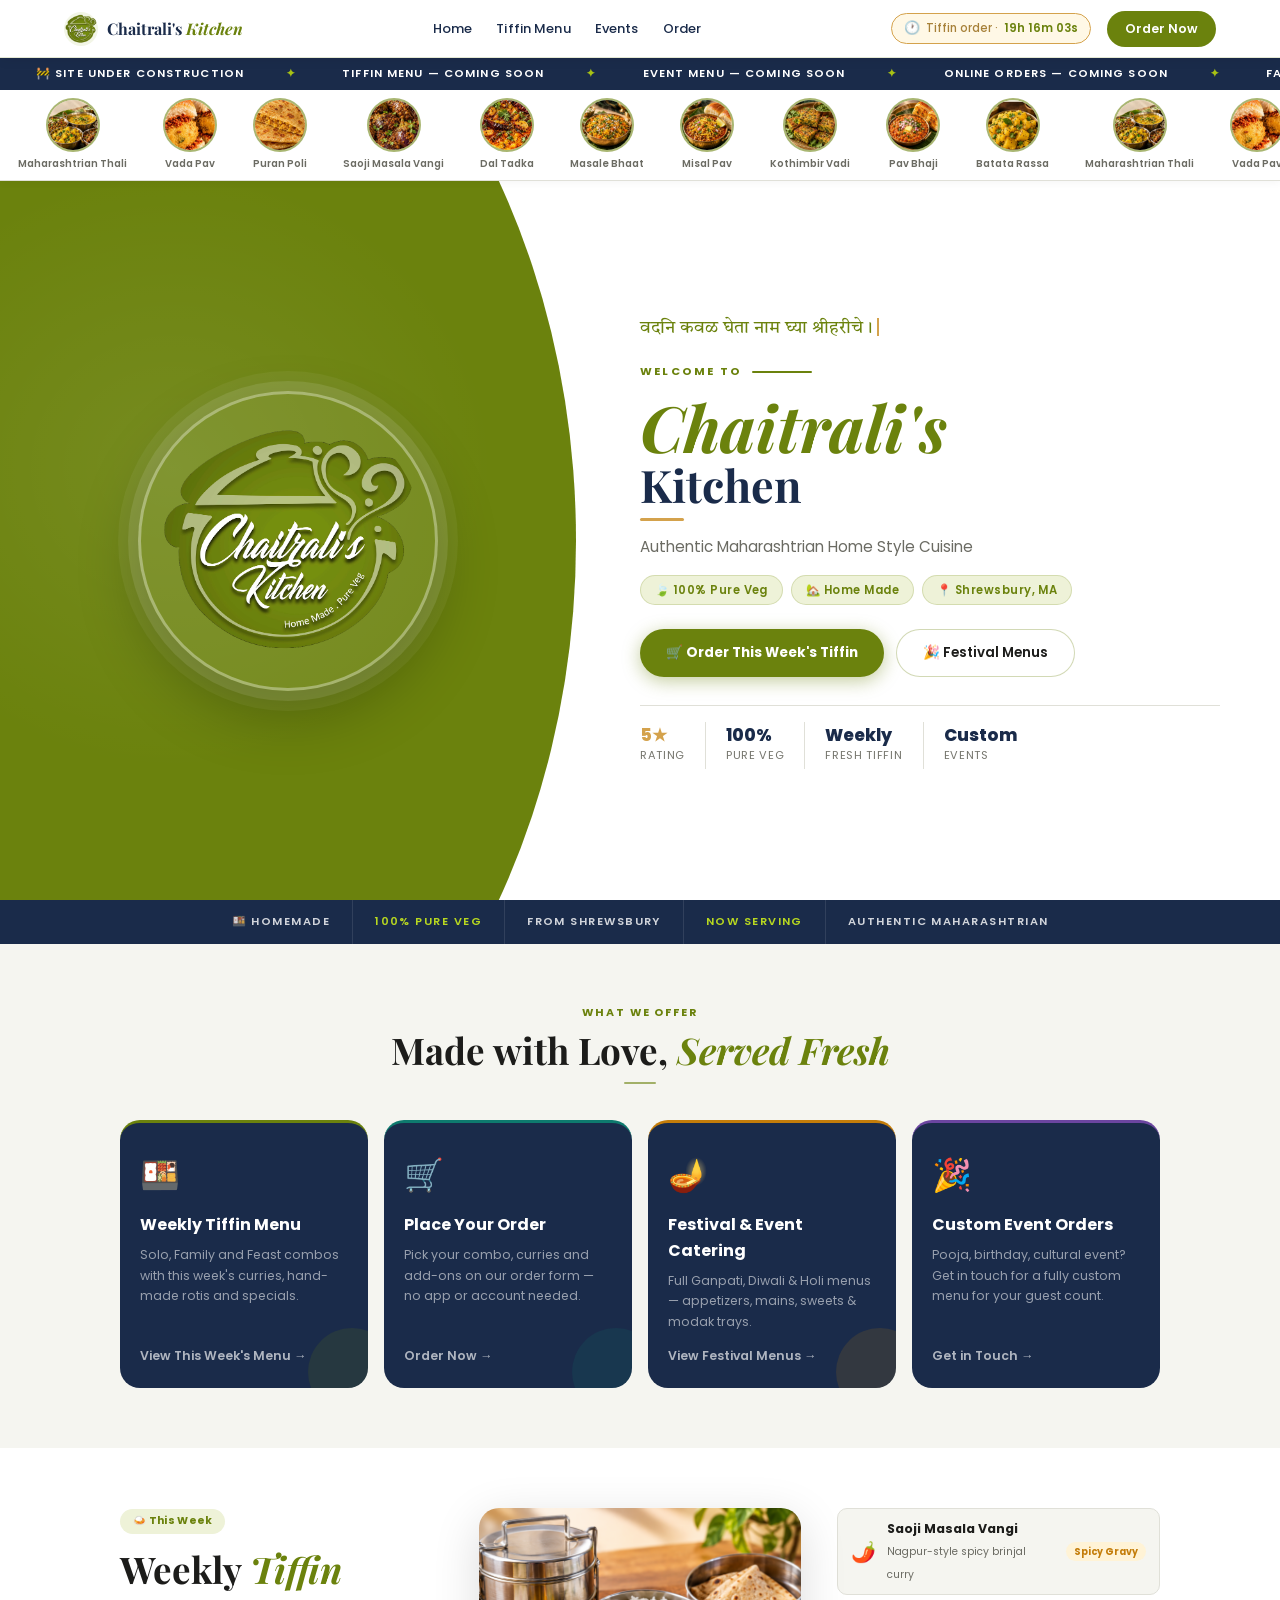
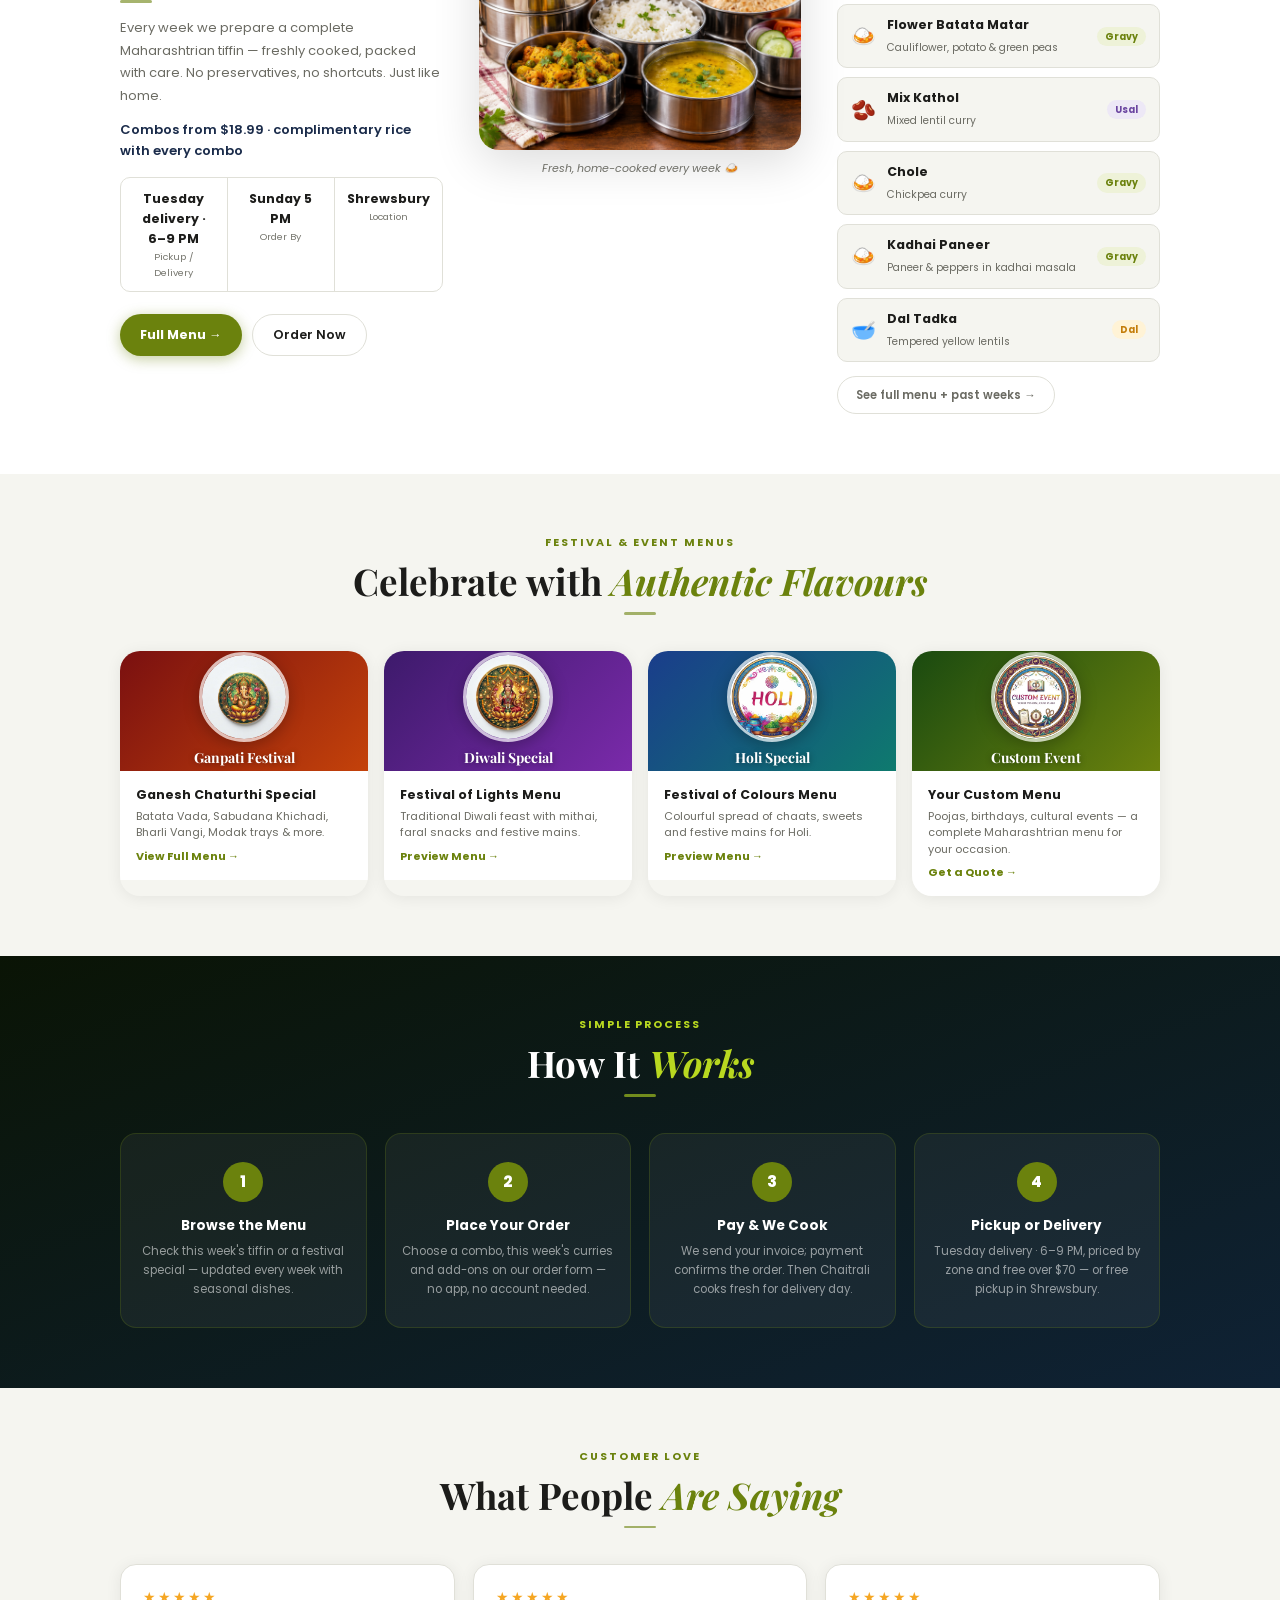
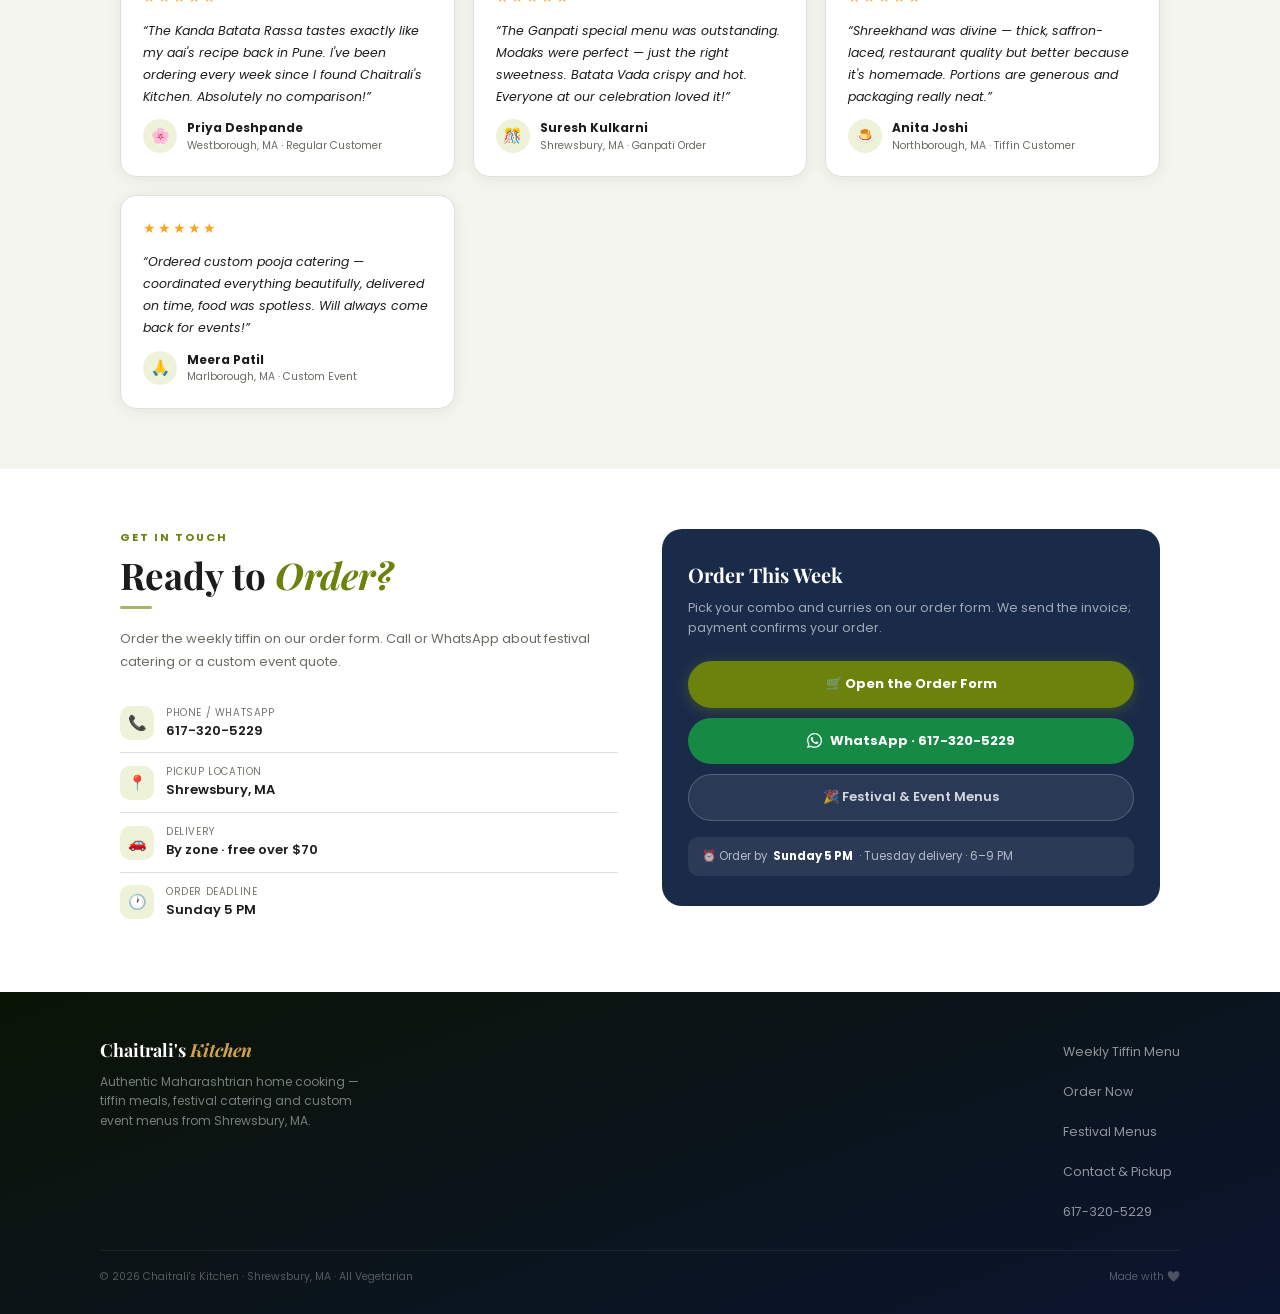
==== commit 9540bbaa: "Fix the site on phones and small tablets A sweep over 14 phone, tablet and laptop profiles (WebKit a" ====
--- a/index.html
+++ b/index.html
@@ -313,7 +313,7 @@
 .t-item:last-child { border-right:none; margin-right:0; }
 .t-val { font-size:17px; font-weight:800; color:var(--navy-ink); line-height:1.1; }
 .t-val.star { color:var(--gold); }
-.t-lbl { font-size:.6rem; color:var(--fg-xs); letter-spacing:.06em; text-transform:uppercase; margin-top:2px; }
+.t-lbl { font-size:.7rem; color:var(--fg-xs); letter-spacing:.06em; text-transform:uppercase; margin-top:2px; }
 
 /* Mobile: stack */
 @media (max-width:700px) {
@@ -376,7 +376,7 @@
 .cards-sec { background:var(--bg); }
 .cards-grid {
   display:grid; gap:16px;
-  grid-template-columns:repeat(auto-fill,minmax(220px,1fr));
+  grid-template-columns:repeat(auto-fill,minmax(min(220px,100%),1fr));
 }
 .offer-card {
   display:flex; flex-direction:column; align-items:flex-start;
@@ -486,7 +486,7 @@
    EVENTS
 ══════════════════════════════════════ */
 .events-sec { background:var(--bg); }
-.events-grid { display:grid; grid-template-columns:repeat(auto-fill,minmax(220px,1fr)); gap:16px; }
+.events-grid { display:grid; grid-template-columns:repeat(auto-fill,minmax(min(220px,100%),1fr)); gap:16px; }
 .ev-card { border-radius:20px; overflow:hidden; box-shadow:var(--shadow); transition:transform .2s, box-shadow .2s; }
 .ev-card:hover { transform:translateY(-4px); box-shadow:var(--shadow-lg); }
 .ev-banner {
@@ -513,7 +513,7 @@
 .hiw-sec {
   background:linear-gradient(160deg, #0a1405 0%, #0f2235 100%);
 }
-.steps-row { display:grid; grid-template-columns:repeat(auto-fill,minmax(200px,1fr)); gap:18px; margin-top:36px; }
+.steps-row { display:grid; grid-template-columns:repeat(auto-fill,minmax(min(200px,100%),1fr)); gap:18px; margin-top:36px; }
 .step { text-align:center; padding:28px 16px; background:rgba(255,255,255,.05); border-radius:var(--r); border:1px solid rgba(107,130,13,.25); }
 .step-n { display:inline-flex; align-items:center; justify-content:center; width:40px; height:40px; border-radius:50%; background:var(--olive-fill); color:#fff; font-size:15px; font-weight:800; margin-bottom:13px; }
 .step h4 { font-size:13.5px; font-weight:700; color:#fff; margin-bottom:6px; }
@@ -523,7 +523,7 @@
    REVIEWS
 ══════════════════════════════════════ */
 .reviews-sec { background:var(--bg); }
-.reviews-grid { display:grid; grid-template-columns:repeat(auto-fill,minmax(260px,1fr)); gap:18px; }
+.reviews-grid { display:grid; grid-template-columns:repeat(auto-fill,minmax(min(260px,100%),1fr)); gap:18px; }
 .rv-card { background:var(--bg-card); border-radius:var(--r); padding:22px; box-shadow:var(--shadow); border:1px solid var(--border); display:flex; flex-direction:column; gap:11px; }
 .rv-stars { color:#f5a623; font-size:13.5px; letter-spacing:2px; }
 .rv-text { font-size:12.5px; color:var(--fg); line-height:1.75; font-style:italic; flex:1; }
@@ -590,7 +590,7 @@
 .foot-brand em { font-style:italic; color:var(--gold); }
 .foot-tag { font-size:12px; color:rgba(255,255,255,.45); line-height:1.65; max-width:280px; }
 .foot-links { display:flex; flex-direction:column; gap:8px; }
-.foot-links a { font-size:12.5px; color:rgba(255,255,255,.55); transition:color .2s; }
+.foot-links a { display:inline-block; padding:6px 0; font-size:12.5px; color:rgba(255,255,255,.55); transition:color .2s; }
 .foot-links a:hover { color:var(--olive-xl); }
 .foot-bottom {
   max-width:1080px; margin-inline:auto;
--- a/scripts/site.css
+++ b/scripts/site.css
@@ -1,4 +1,46 @@
 /* Shared by every page; scripts/site.js adds the elements these style. */
+
+/* ══════════════════════════════════════
+   NAV ON PHONES AND SMALL TABLETS
+   Each page styles its own nav; below 780px they all collapse to the
+   ☰ menu the same way, so the Order button and ☰ never run off-screen.
+══════════════════════════════════════ */
+.ck-order, .ck-order-btn { display:inline-flex; align-items:center; min-height:36px; }
+@media (max-width:780px) {
+  .ck-nav { padding-left:14px; padding-right:14px; gap:8px; }
+  .ck-links {
+    display:none; position:absolute; top:100%; left:0; right:0; z-index:201;
+    flex-direction:column; gap:0; margin:0; padding:6px 20px 12px;
+    /* solid, so the page never shows through; matches each page's nav bar */
+    background:#fff;
+    border-bottom:1px solid rgba(107,130,13,.18);
+    box-shadow:0 10px 24px rgba(0,0,0,.08);
+  }
+  .ck-nav.open .ck-links { display:flex; }
+  /* the home and Order pages' nav bars turn dark with the theme; the others stay white */
+  @media (prefers-color-scheme:dark) {
+    :root:not([data-theme="light"]) .topstack .ck-links,
+    :root:not([data-theme="light"]) .ck-nav:has(.ck-right) .ck-links { background:#1c1c20; }
+  }
+  .ck-links a { display:block; padding:12px 0; font-size:15px; }
+  .ck-burger {
+    display:inline-flex !important; align-items:center; justify-content:center;
+    width:44px; height:44px; padding:0; flex-shrink:0; font-size:24px;
+  }
+  .ck-countdown .cd-label { display:none; }
+}
+@media (max-width:440px) {
+  .ck-countdown { display:none !important; }   /* each page shows the cutoff in its own content */
+  .ck-brand span, .ck-brand-text { font-size:.9rem; }
+  .ck-brand img { width:30px; height:30px; }
+  .ck-order, .ck-order-btn { padding:0 14px; font-size:12px; }
+}
+@media (max-width:360px) {
+  .ck-nav { padding-left:10px; padding-right:6px; gap:6px; }
+  .ck-brand { gap:6px; }
+  .ck-brand span, .ck-brand-text { font-size:.8rem; }
+  .ck-order, .ck-order-btn { padding:0 11px; }
+}
 
 /* ══════════════════════════════════════
    COUNTDOWN — the cooker whistles in the last hour
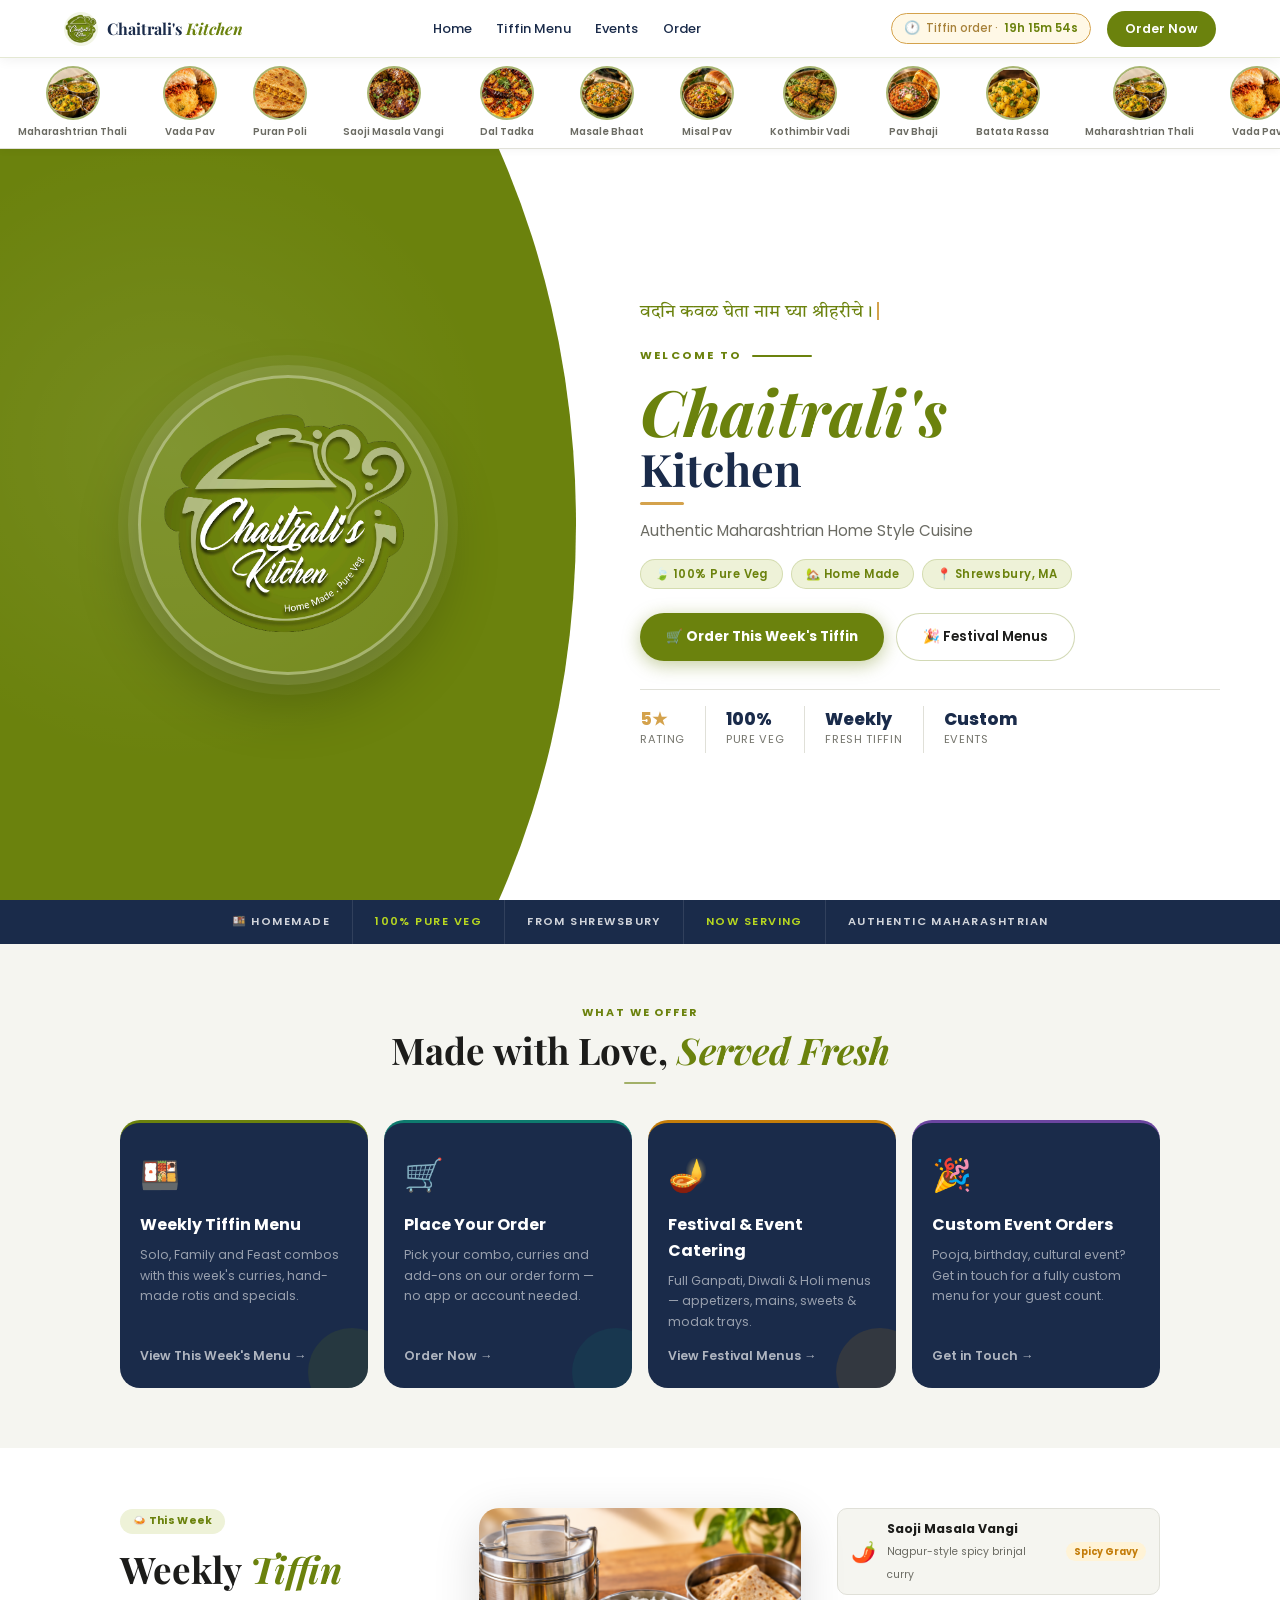
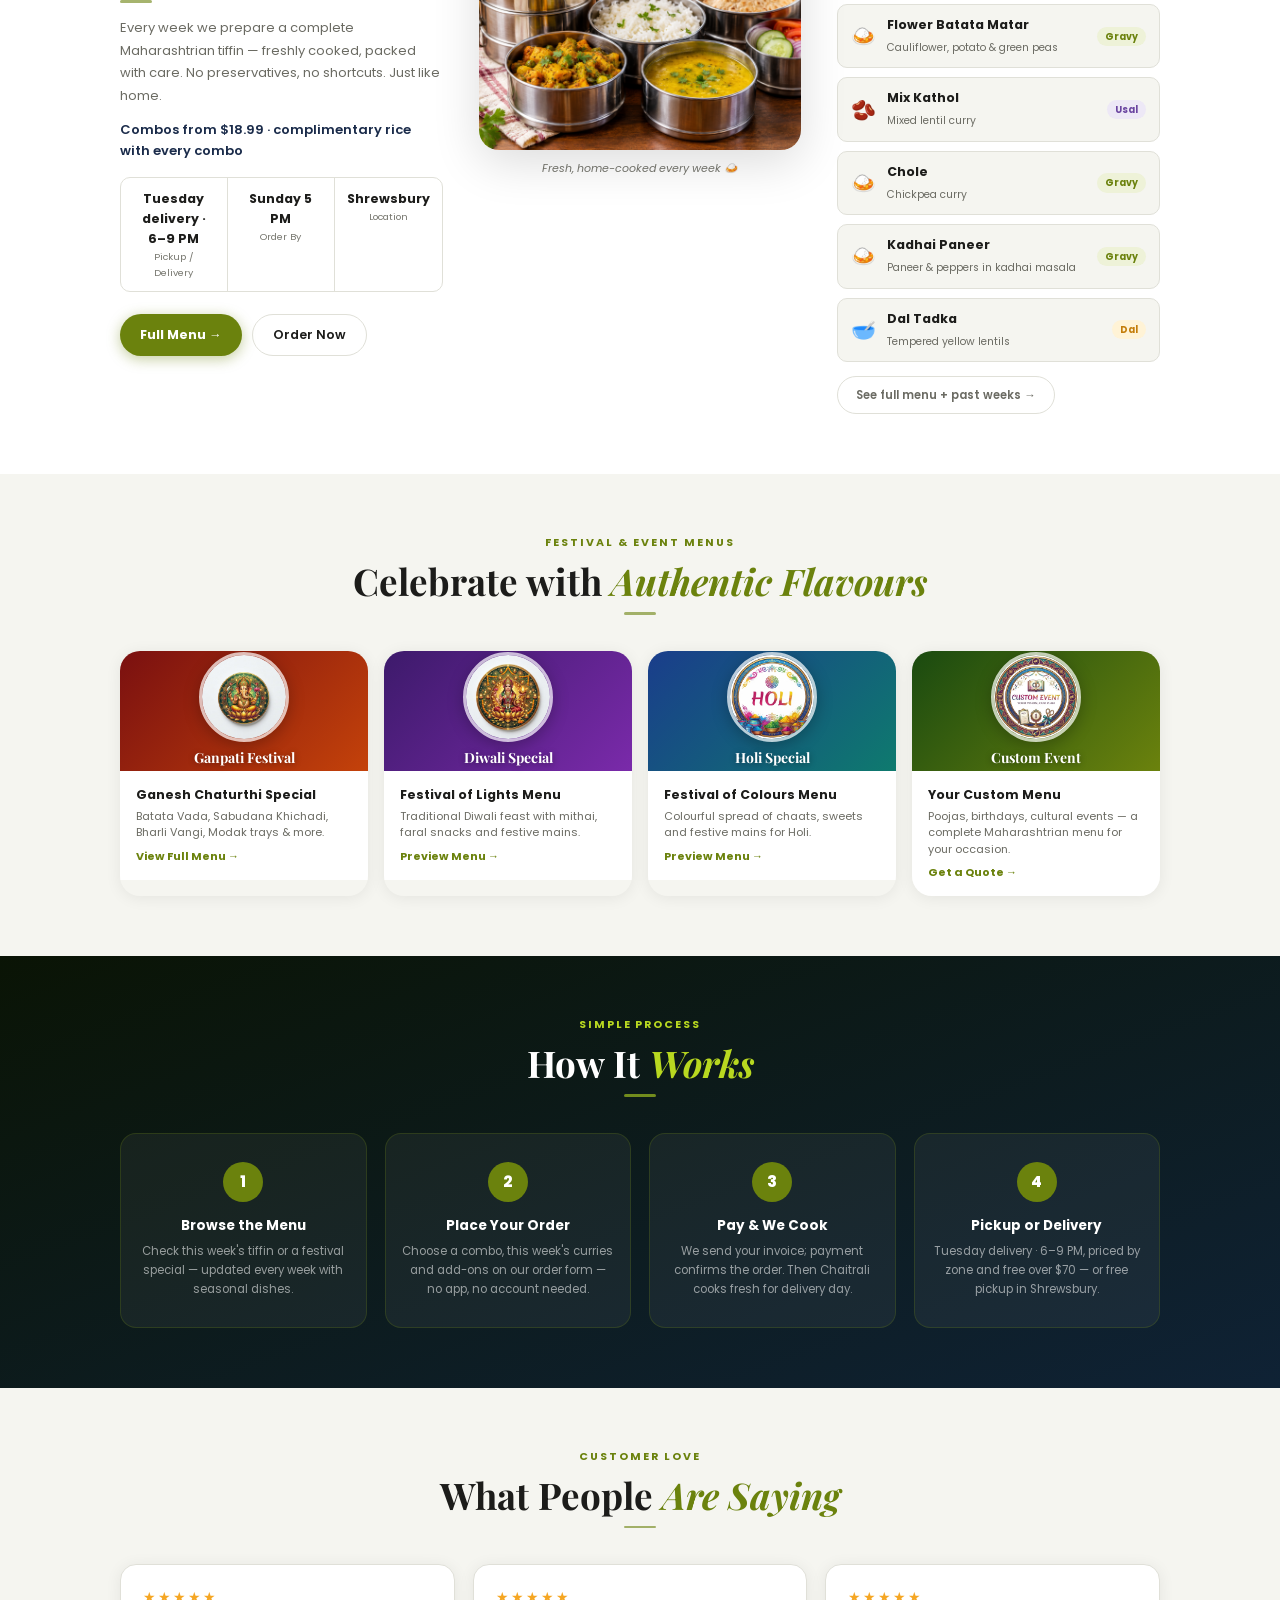
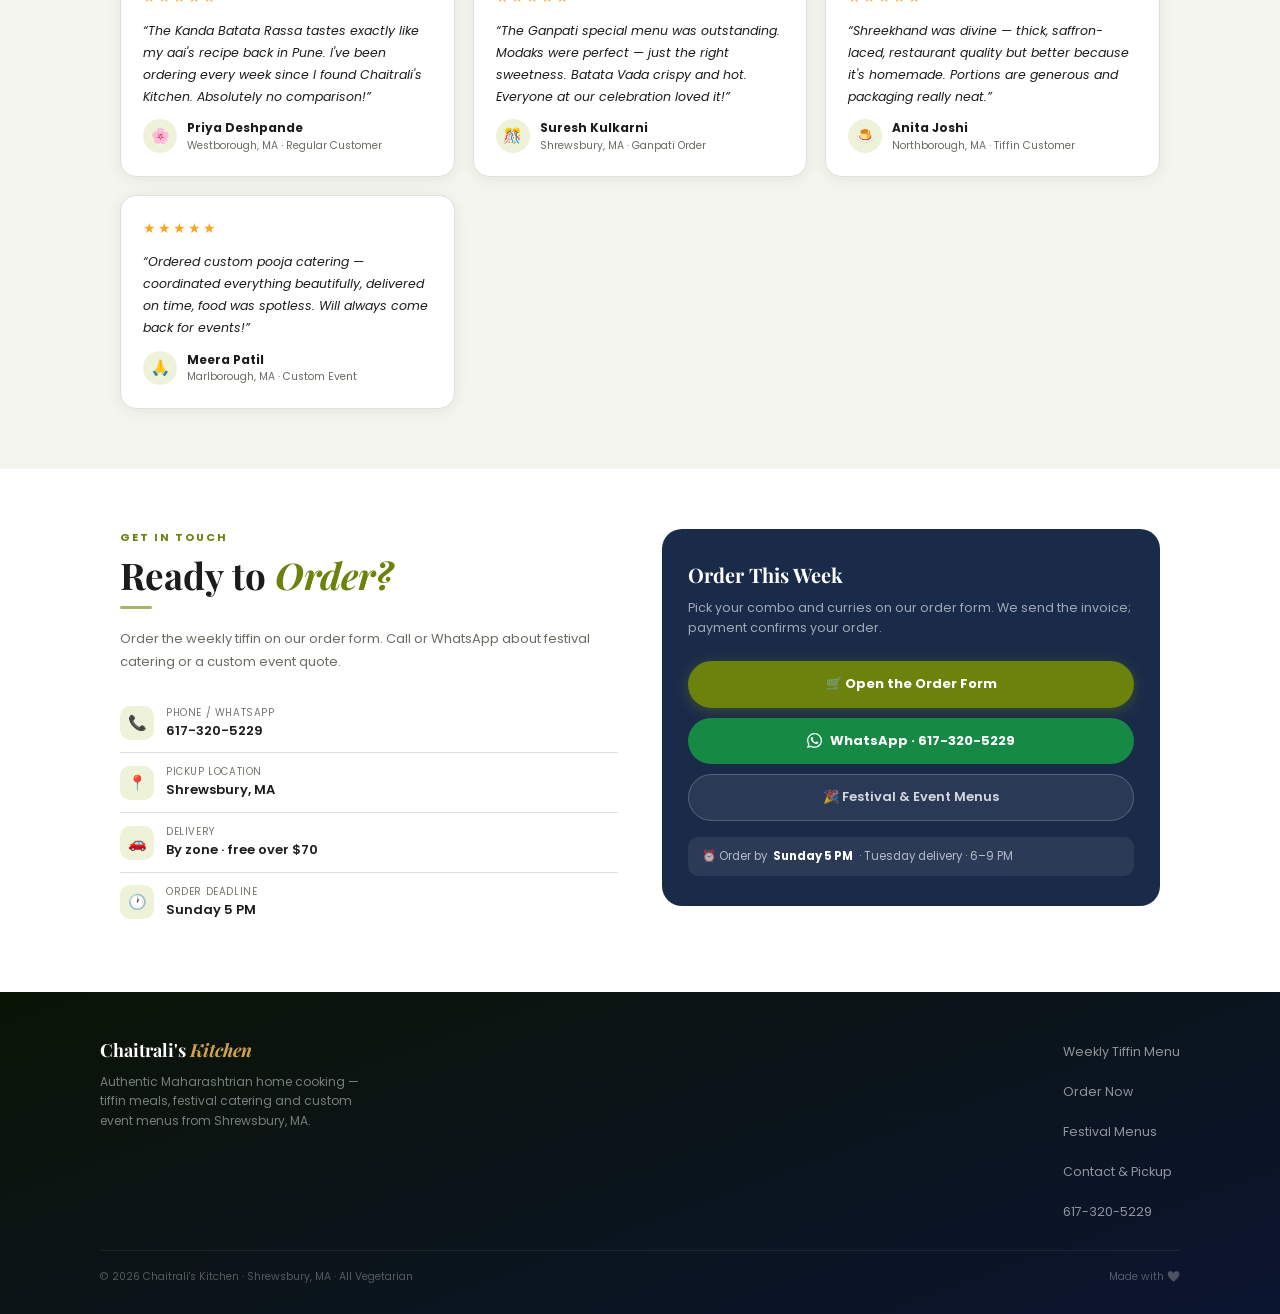
==== commit 7f31fd37: "Open the site to search, drop stale files and rewrite the README - robots.txt allows indexing and po" ====
--- a/index.html
+++ b/index.html
@@ -705,15 +705,6 @@
     .ck-countdown { display: none; }   /* the hero repeats the cutoff anyway */
   }
 
-
-/* ── CONSTRUCTION BANNER ── */
-.construction-banner { position:relative; z-index:1; background: #1A2B4A; color: #fff; font-size: 0.7rem; font-weight: 600; letter-spacing: 0.1em; text-transform: uppercase; overflow: hidden; white-space: nowrap; padding: 7px 0; }
-.construction-track { display: inline-block; animation: banner-scroll 30s linear infinite; }
-.construction-track span { padding: 0 36px; }
-.construction-track .dot { color: #a8c214; padding: 0 6px; }
-@keyframes banner-scroll { from { transform: translateX(0); } to { transform: translateX(-50%); } }
-
-
 /* Fills that carry white text, and navy used as text, need their own
    dark-mode values: the dark --olive and --navy are tuned for accents
    and surfaces, not for sitting under or behind text. */
@@ -725,7 +716,7 @@
 </head>
 <body>
 
-<!-- Fixed top stack: nav, construction banner, marquee.
+<!-- Fixed top stack: nav and marquee.
      Height is measured at runtime into --topstack-h, so the page below
      always starts right under it instead of guessing at pixel offsets. -->
 <div class="topstack" id="topstack">
@@ -744,22 +735,6 @@
   <a class="ck-order" href="pages/order.html">Order Now</a>
   <button class="ck-burger" onclick="document.getElementById('ck-nav').classList.toggle('open')" aria-label="Menu">☰</button>
 </nav>
-
-<!-- CONSTRUCTION BANNER -->
-<div class="construction-banner">
-  <div class="construction-track">
-    <span>🚧 Site Under Construction</span><span class="dot">✦</span>
-    <span>Tiffin Menu — Coming Soon</span><span class="dot">✦</span>
-    <span>Event Menu — Coming Soon</span><span class="dot">✦</span>
-    <span>Online Orders — Coming Soon</span><span class="dot">✦</span>
-    <span>Favourites Section — Coming Soon</span><span class="dot">✦</span>
-    <span>🚧 Site Under Construction</span><span class="dot">✦</span>
-    <span>Tiffin Menu — Coming Soon</span><span class="dot">✦</span>
-    <span>Event Menu — Coming Soon</span><span class="dot">✦</span>
-    <span>Online Orders — Coming Soon</span><span class="dot">✦</span>
-    <span>Favourites Section — Coming Soon</span><span class="dot">✦</span>
-  </div>
-</div>
 
 <!-- MARQUEE -->
 <div class="marquee-wrap">
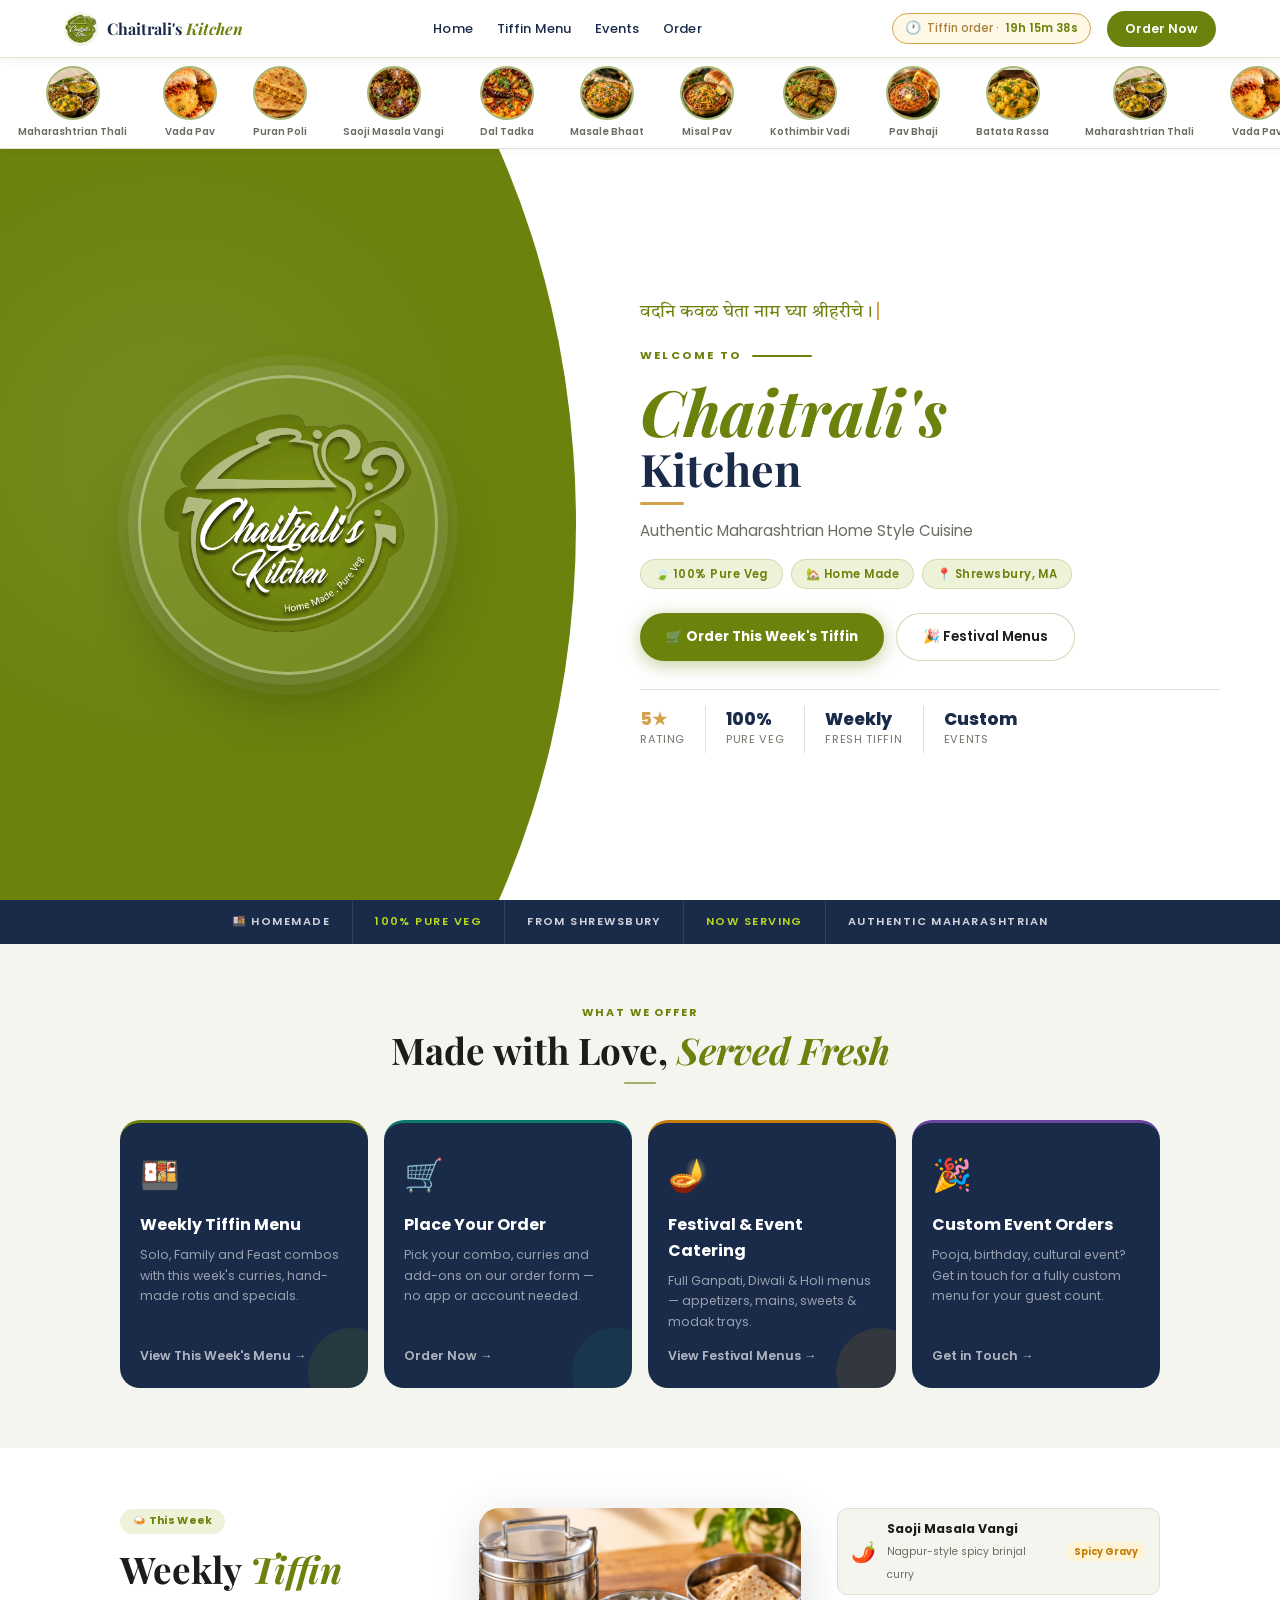
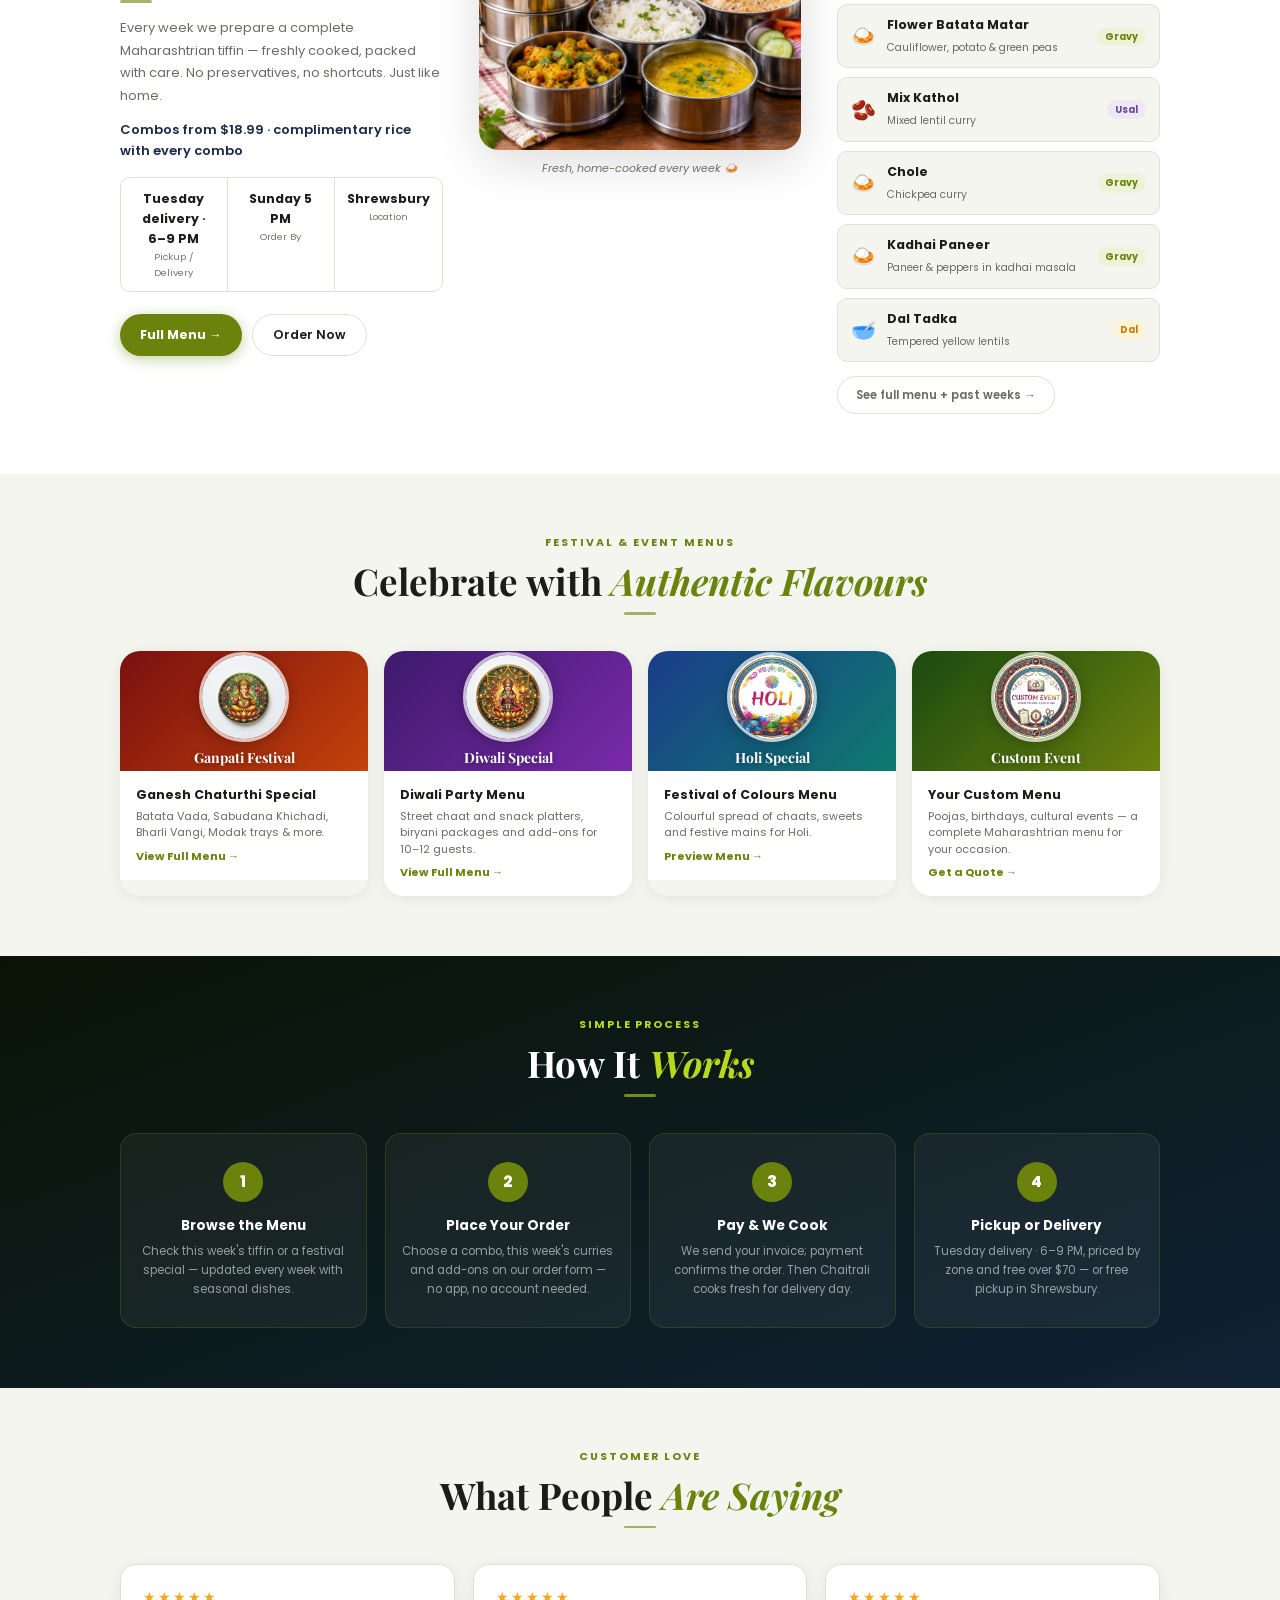
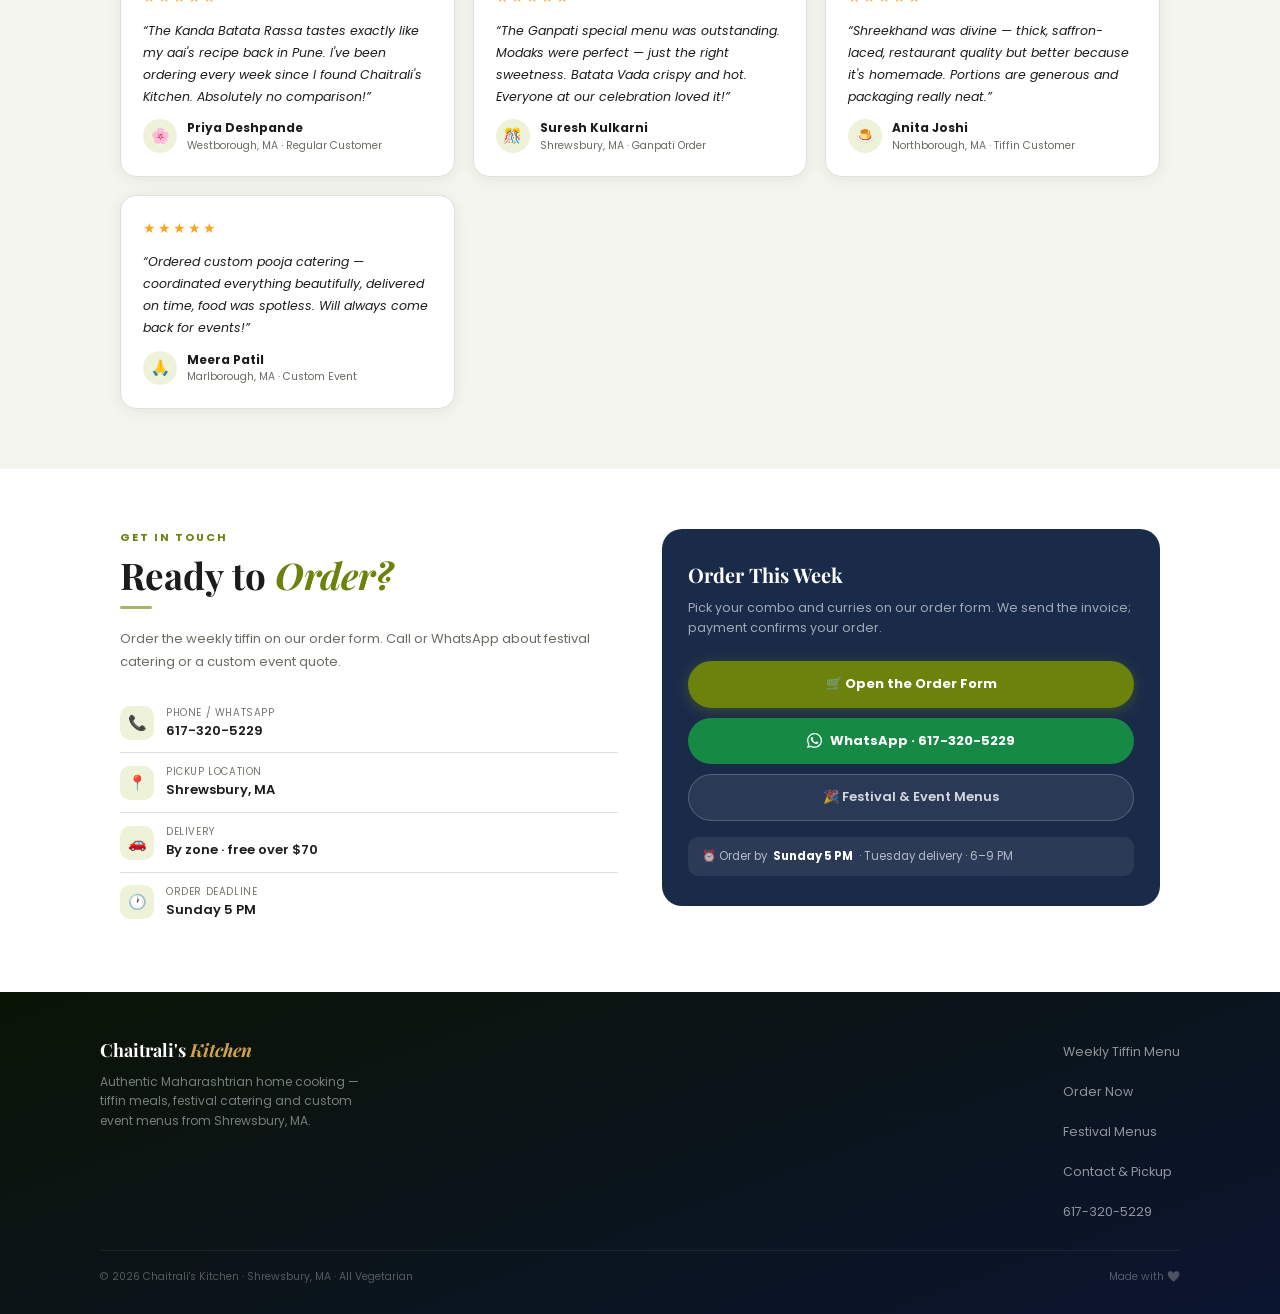
==== commit 68b5e055: "Show the Diwali party menu clearly and offer the flyer - Platter contents render as lists in a wider" ====
--- a/index.html
+++ b/index.html
@@ -923,19 +923,19 @@
       <div class="divbar"></div>
     </div>
     <div class="events-grid">
-      <a href="pages/event-menu.html" class="ev-card">
+      <a href="pages/event-menu.html#ganpati" class="ev-card">
         <div class="ev-banner ev-g"><div class="ev-icon"><img src="images/events/ganpati/Hero-Ganapati.jpeg" alt="Ganpati Festival" onerror="this.outerHTML='🐘'"></div><div class="ev-name">Ganpati Festival</div></div>
         <div class="ev-body"><strong>Ganesh Chaturthi Special</strong><p>Batata Vada, Sabudana Khichadi, Bharli Vangi, Modak trays &amp; more.</p><span class="ev-link">View Full Menu →</span></div>
       </a>
-      <a href="pages/event-menu.html" class="ev-card">
+      <a href="pages/event-menu.html#diwali" class="ev-card">
         <div class="ev-banner ev-d"><div class="ev-icon"><img src="images/events/diwali/Hero-Diwali.jpeg" alt="Diwali Special" onerror="this.outerHTML='🪔'"></div><div class="ev-name">Diwali Special</div></div>
-        <div class="ev-body"><strong>Festival of Lights Menu</strong><p>Traditional Diwali feast with mithai, faral snacks and festive mains.</p><span class="ev-link">Preview Menu →</span></div>
+        <div class="ev-body"><strong>Diwali Party Menu</strong><p>Street chaat and snack platters, biryani packages and add-ons for 10–12 guests.</p><span class="ev-link">View Full Menu →</span></div>
       </a>
-      <a href="pages/event-menu.html" class="ev-card">
+      <a href="pages/event-menu.html#holi" class="ev-card">
         <div class="ev-banner ev-h"><div class="ev-icon"><img src="images/events/holi/Hero-Holi.jpg" alt="Holi Special" onerror="this.outerHTML='🌸'"></div><div class="ev-name">Holi Special</div></div>
         <div class="ev-body"><strong>Festival of Colours Menu</strong><p>Colourful spread of chaats, sweets and festive mains for Holi.</p><span class="ev-link">Preview Menu →</span></div>
       </a>
-      <a href="pages/event-menu.html" class="ev-card">
+      <a href="pages/event-menu.html#custom_event" class="ev-card">
         <div class="ev-banner ev-c"><div class="ev-icon"><img src="images/events/custom/Hero-Custom.jpeg" alt="Custom Event" onerror="this.outerHTML='🎉'"></div><div class="ev-name">Custom Event</div></div>
         <div class="ev-body"><strong>Your Custom Menu</strong><p>Poojas, birthdays, cultural events — a complete Maharashtrian menu for your occasion.</p><span class="ev-link">Get a Quote →</span></div>
       </a>
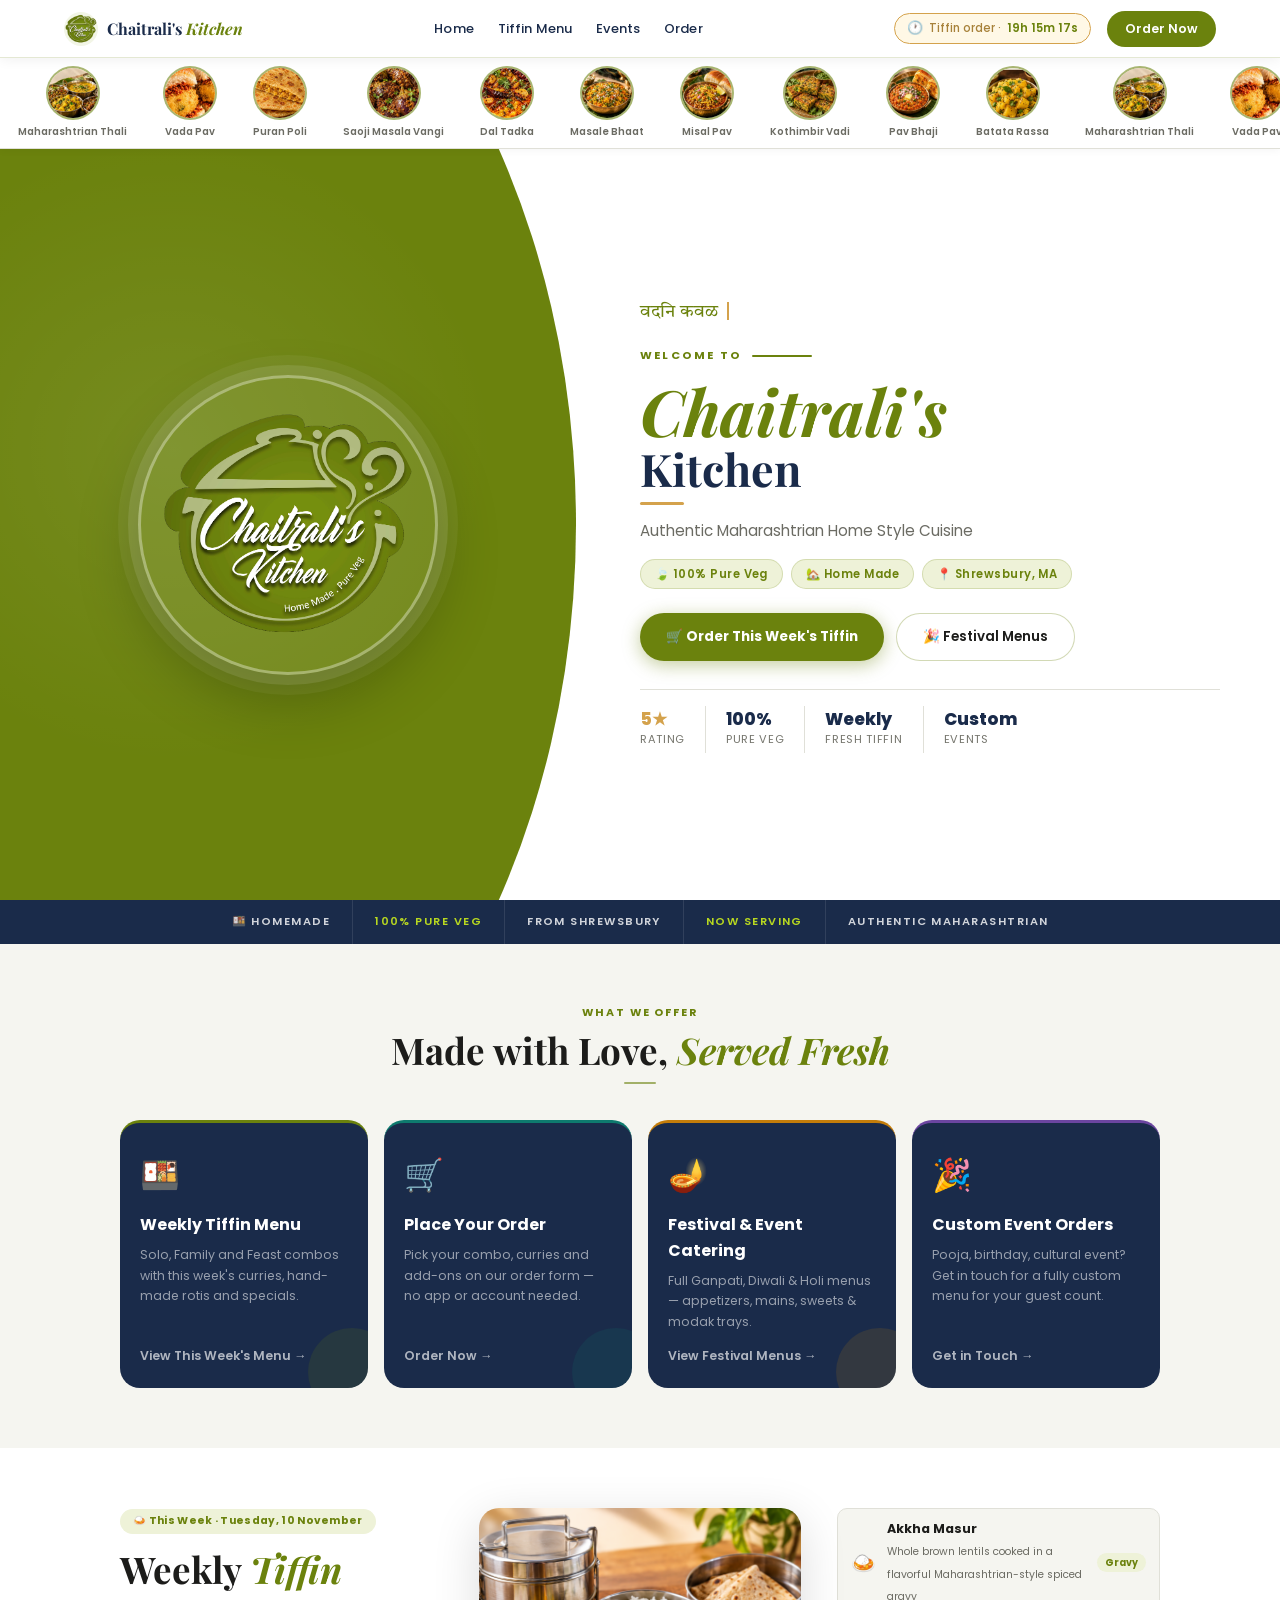
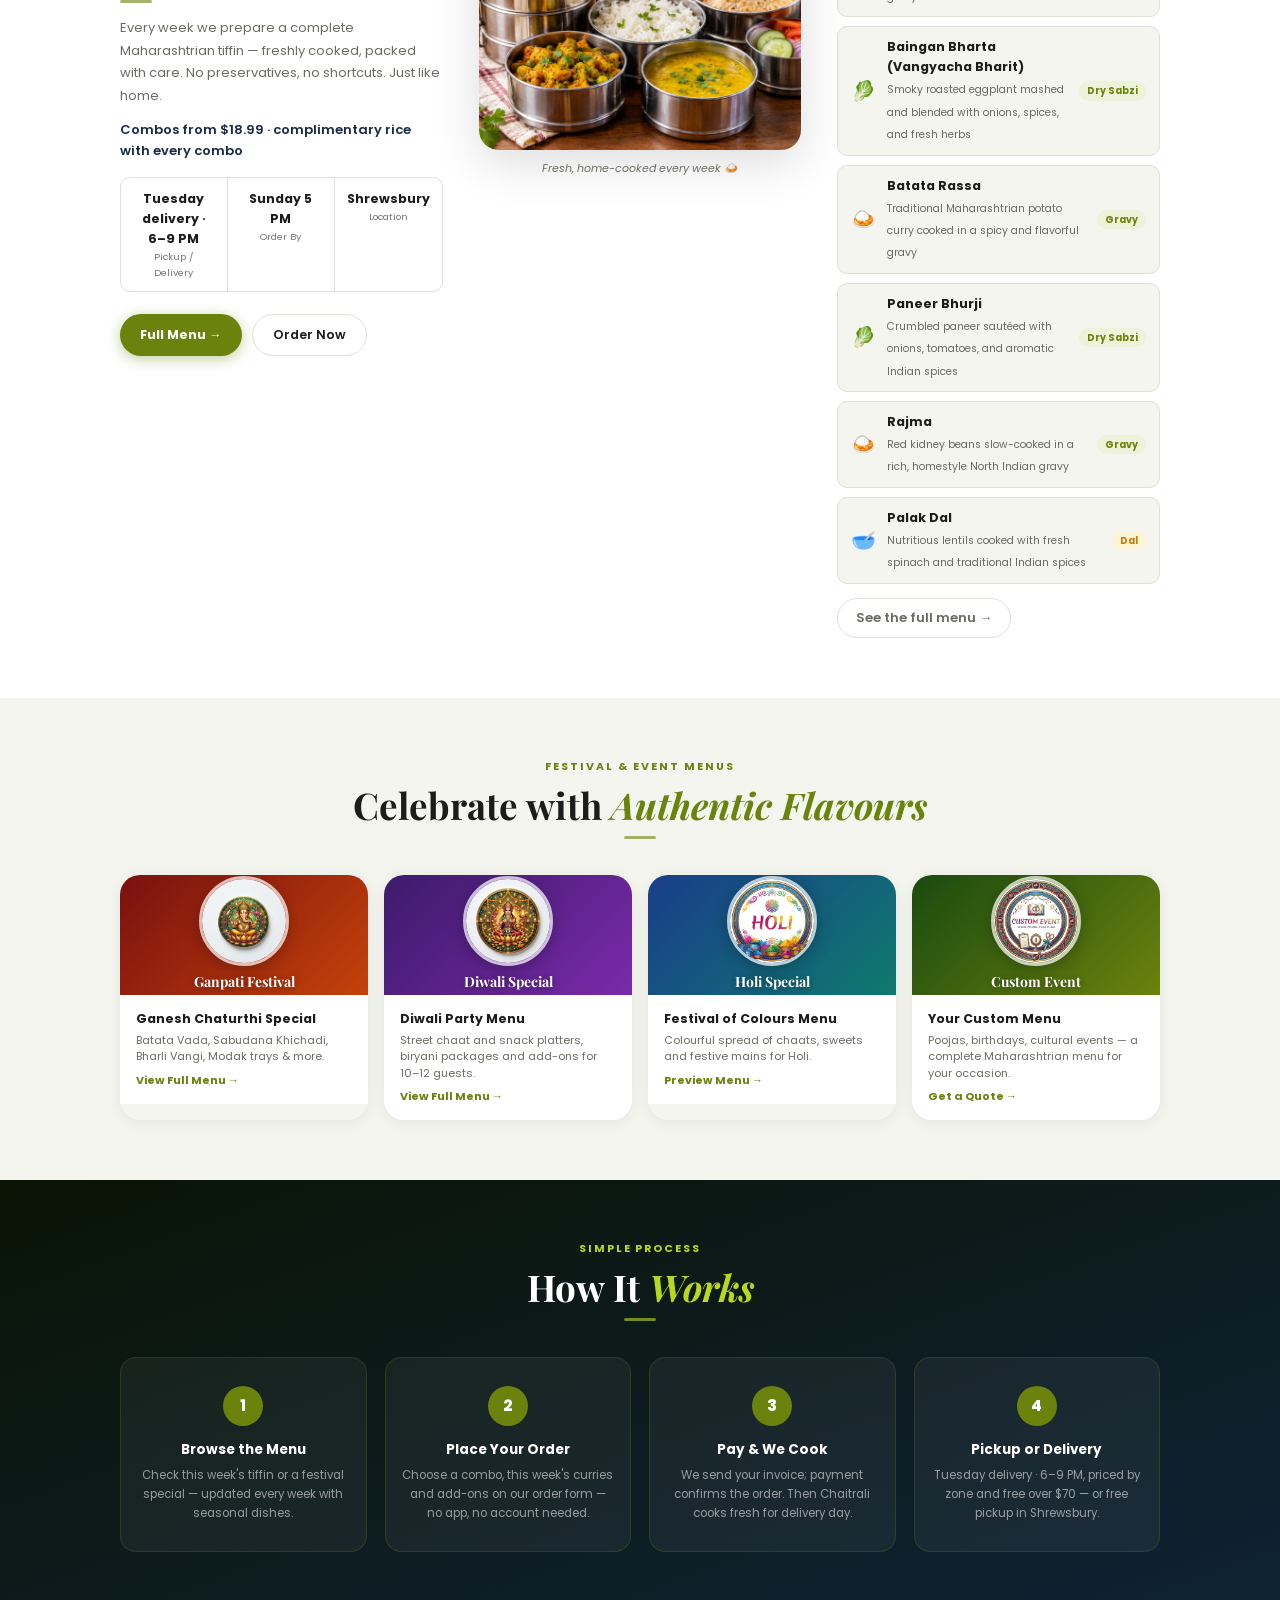
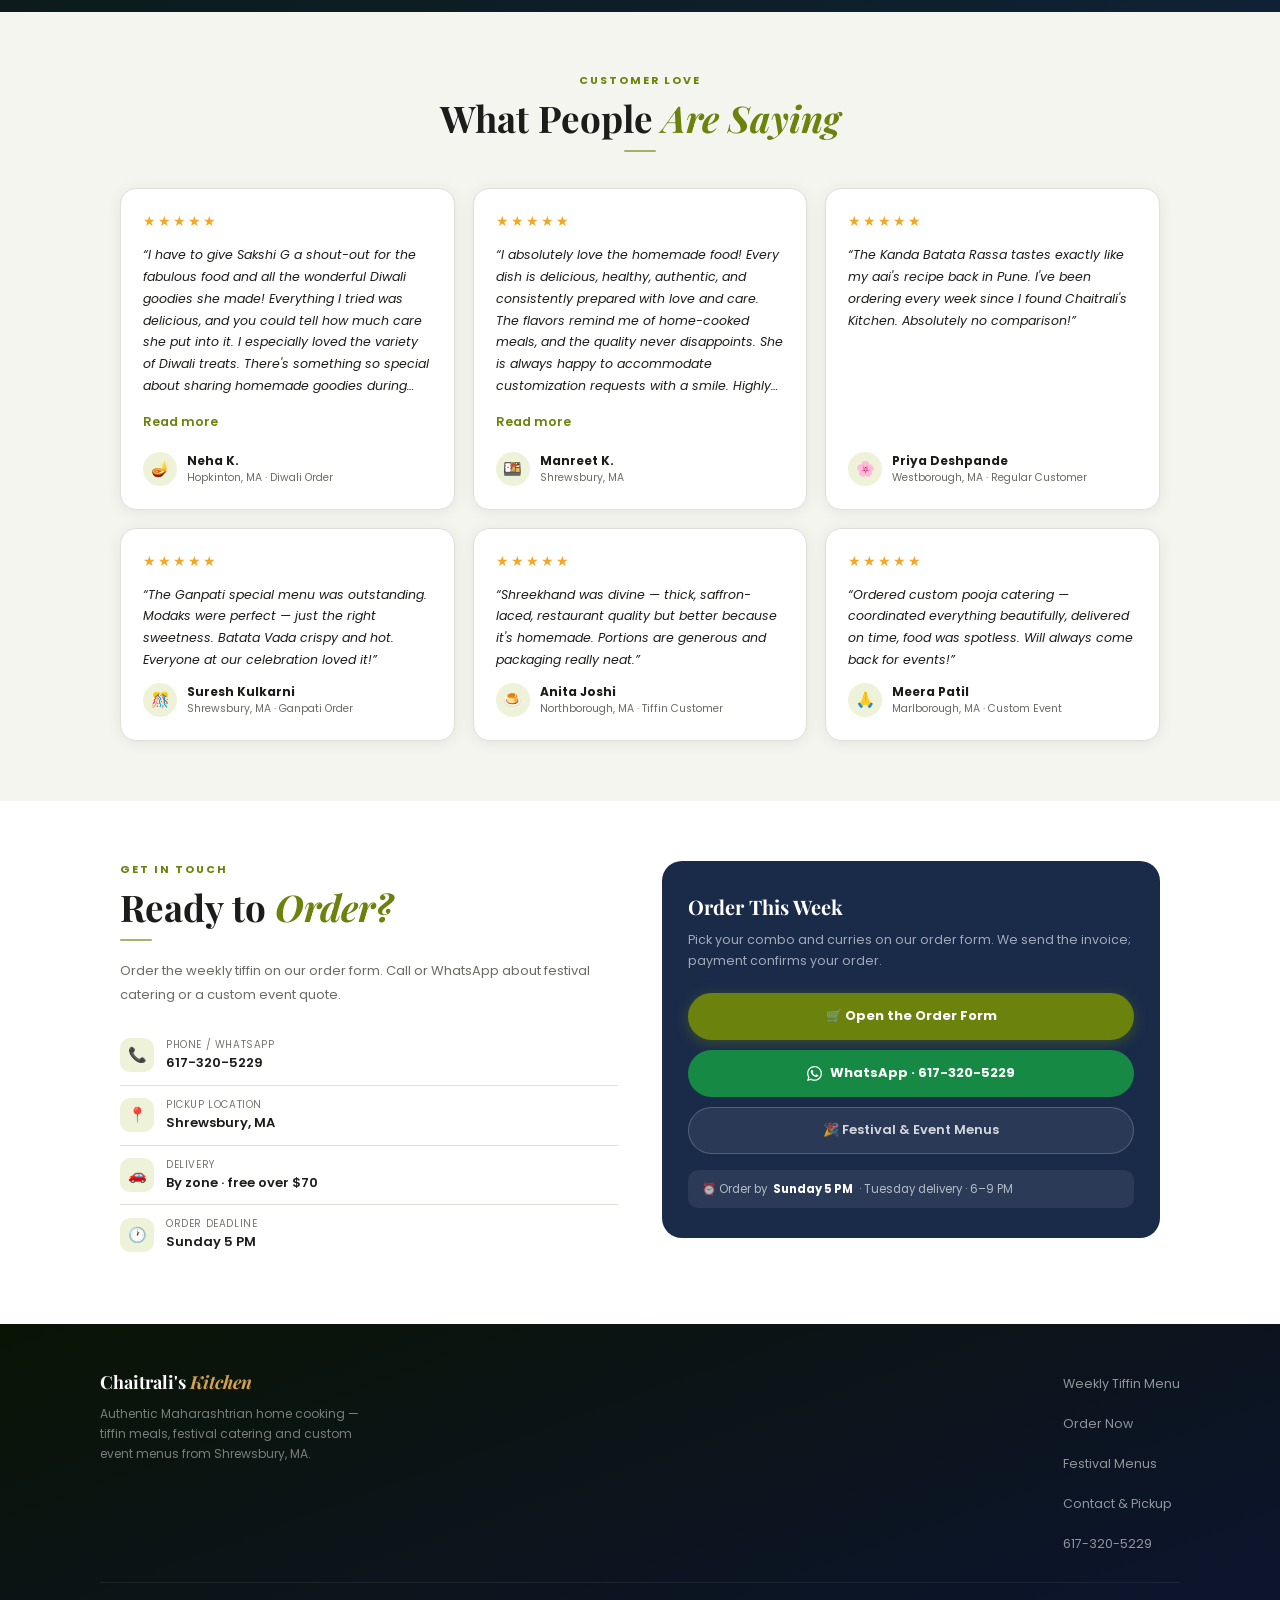
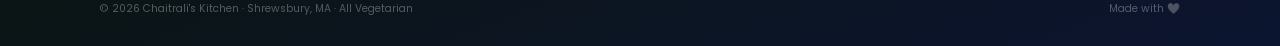
==== commit 69bf7a07: "Number orders by delivery date, add reports and reviews, enlarge phone text - Order IDs are CK-<deli" ====
--- a/index.html
+++ b/index.html
@@ -528,6 +528,8 @@
 .rv-stars { color:#f5a623; font-size:13.5px; letter-spacing:2px; }
 .rv-text { font-size:12.5px; color:var(--fg); line-height:1.75; font-style:italic; flex:1; }
 .rv-text::before { content:'\201C'; } .rv-text::after { content:'\201D'; }
+.rv-text.rv-fold { display:-webkit-box; -webkit-line-clamp:7; -webkit-box-orient:vertical; overflow:hidden; flex:none; }
+.rv-more { align-self:flex-start; margin-top:-4px; padding:8px 0; min-height:36px; background:none; border:none; font:inherit; font-size:12.5px; font-weight:600; color:var(--olive); cursor:pointer; }
 .rv-who { display:flex; align-items:center; gap:10px; }
 .rv-av { width:34px; height:34px; border-radius:50%; background:var(--olive-bg); display:flex; align-items:center; justify-content:center; font-size:15px; flex-shrink:0; }
 .rv-nm { font-size:12px; font-weight:700; }
@@ -907,7 +909,7 @@
           <p style="font-size:12px;color:var(--fg-s);">Loading this week's dishes…</p>
         </div>
         <div style="margin-top:14px;">
-          <a href="pages/weekly-menu.html" style="display:inline-flex;align-items:center;gap:5px;padding:9px 18px;border-radius:100px;border:1.5px solid var(--border);font-size:11.5px;font-weight:600;color:var(--fg-s);transition:.2s;">See full menu + past weeks →</a>
+          <a href="pages/weekly-menu.html" style="display:inline-flex;align-items:center;gap:5px;padding:9px 18px;border-radius:100px;border:1.5px solid var(--border);font-size:13px;font-weight:600;color:var(--fg-s);transition:.2s;">See the full menu →</a>
         </div>
       </div>
     </div>
@@ -1088,6 +1090,44 @@
   }).catch(function () {
     list.innerHTML = '<p style="font-size:12px;color:var(--fg-s);">See <a href="pages/weekly-menu.html" style="color:var(--olive);">this week\'s menu</a>.</p>';
   });
+})();
+</script>
+
+<script>
+/* Customer reviews, from the admin page's Reviews tab. The cards written into
+   the page stay if menu.json has none. Long reviews fold to a few lines. */
+(function () {
+  var grid = document.querySelector('#reviews .reviews-grid');
+  function esc(s) {
+    return String(s || '').replace(/&/g,'&amp;').replace(/</g,'&lt;').replace(/>/g,'&gt;').replace(/"/g,'&quot;');
+  }
+  window.ckMenu.then(function (menu) {
+    var reviews = menu.reviews || [];
+    if (!grid || !reviews.length) return;
+    grid.innerHTML = reviews.map(function (r) {
+      var meta = [r.place, r.note].filter(Boolean).join(' · ');
+      return '<div class="rv-card"><div class="rv-stars" aria-hidden="true">★★★★★</div>' +
+        '<p class="rv-text">' + esc(r.text) + '</p>' +
+        '<div class="rv-who"><div class="rv-av" aria-hidden="true">' + esc(r.icon || '⭐') + '</div><div>' +
+        '<div class="rv-nm">' + esc(r.name) + '</div>' + (meta ? '<div class="rv-mt">' + esc(meta) + '</div>' : '') +
+        '</div></div></div>';
+    }).join('');
+    grid.querySelectorAll('.rv-text').forEach(function (p) {
+      p.classList.add('rv-fold');
+      if (p.scrollHeight <= p.clientHeight + 2) { p.classList.remove('rv-fold'); return; }
+      var more = document.createElement('button');
+      more.type = 'button';
+      more.className = 'rv-more';
+      more.textContent = 'Read more';
+      more.setAttribute('aria-expanded', 'false');
+      more.addEventListener('click', function () {
+        var open = p.classList.toggle('rv-fold') === false;
+        more.textContent = open ? 'Show less' : 'Read more';
+        more.setAttribute('aria-expanded', String(open));
+      });
+      p.after(more);
+    });
+  }).catch(function () {});
 })();
 </script>
 
--- a/scripts/site.css
+++ b/scripts/site.css
@@ -43,6 +43,33 @@
 }
 
 /* ══════════════════════════════════════
+   READABLE TEXT ON PHONES
+   The pages were laid out with 9–12px captions, labels and descriptions,
+   which are hard to read on a phone. Below 700px nothing goes under 12px:
+   reading text is 14px, details 13px, small uppercase labels and tags 12px.
+   !important because each page styles these with its own, more specific rules.
+══════════════════════════════════════ */
+@media (max-width:700px) {
+  /* reading text: descriptions, reviews, notes */
+  .rv-text, .offer-card p, .ev-body p, .ev-body strong, .step p, .step span, .order-panel p,
+  .d-inf span, .d-inf strong, .tiffin-photo-caption, .foot-tag,
+  .step-head p, .notes li, .order-cta p, .combo-what, .zone-note, .dish-desc, .subtitle,
+  .bcombo p, .bhint, .bnotes li, .ev-card p, .ev-card li, .cc-note, .allergy-box span, .allergy-box strong,
+  .dish-sub, .dish-line, .dish-items li, .dish-dname, .deadline-box, .deadline-box * { font-size:14px !important; line-height:1.55 !important; }
+
+  /* details: names, prices, sizes, links */
+  .rv-nm, .rv-mt, .rv-more, .ev-link, .card-cta, .tf-v, .price-line, .price-line strong, .strip-half,
+  .combo-size span, .price-row span, .price-row small, .order-cta span, .bsize small, .bt small,
+  #b-extra > small, .bsmall, .bsmall span, .cc-action, .event-btn, .foot-links a, .tiffin-grid > a { font-size:13px !important; }
+  .price-line strong, .dish-row.platter .dish-price .price-line strong { font-size:15px !important; }
+
+  /* small labels, tags and badges */
+  .tf-l, .dtag, .dish-tag, .cd-lbl, .wk-chip, .eyebrow, .hero-eyebrow, .t-lbl, .tag-strip span, .hero-badge,
+  .os-label, .hfacts dt, .cc-label, .section-label, .fc-label, .fest-brand, .section-head, .licensed-badge,
+  .bfield > span, .bfield small, .bstep legend small, .bbar span, .foot-bottom span, .footer-strip { font-size:12px !important; }
+}
+
+/* ══════════════════════════════════════
    COUNTDOWN — the cooker whistles in the last hour
 ══════════════════════════════════════ */
 .cd-cooker { display:none; position:relative; width:22px; height:22px; flex-shrink:0; }
@@ -163,6 +190,20 @@
 }
 @keyframes fest-pulse { 0%,100%{opacity:.55;transform:scale(1)} 50%{opacity:.85;transform:scale(1.12)} }
 
+/* The festival's menu flyer replaces the logo at the top of the home page */
+.ck-fest .hero-left.fest-has-flyer { padding:28px 24px; }
+.ck-fest-diwali .hero-left.fest-has-flyer { background:radial-gradient(ellipse at 50% 115%, #5c2070 0%, #2a0d45 55%, #13082a 100%); }
+.fest-flyer {
+  position:relative; z-index:2; display:block; overflow:hidden; border-radius:14px;
+  width:min(400px, 36vw, calc((100svh - var(--topstack-h, 150px) - 64px) / 1.5));
+  box-shadow:0 18px 48px rgba(0,0,0,.4), 0 0 0 3px #e8b84c;
+  transform:rotate(-1.5deg); transition:transform .3s ease;
+  animation:fest-rise .7s ease both;
+}
+.fest-flyer:hover, .fest-flyer:focus-visible { transform:rotate(0) scale(1.02); }
+.fest-flyer img { display:block; width:100%; height:auto; }
+@media (max-width:700px) { .fest-flyer { width:min(360px, 86vw); } }
+
 /* Holi: gulal bursts from the middle of the panel, then drifts */
 .ck-fest-holi .fest-ribbon { background:#7e22ce; color:#fff; }
 .ck-fest-holi .fest-ribbon:hover { background:#6b21a8; }
@@ -175,7 +216,7 @@
 
 @media (prefers-reduced-motion: reduce) {
   .ck-countdown.cd-whistle .cd-cooker svg, .ck-countdown.cd-whistle .cd-puff,
-  .fest-toran, .fest-bulb, .fest-dust, .fest-ribbon, .fest-star,
+  .fest-toran, .fest-bulb, .fest-dust, .fest-ribbon, .fest-star, .fest-flyer,
   .fest-diya .glow, .fest-diya .flame { animation:none; }
   .fest-gulal { animation:none; opacity:.45; }
 }
